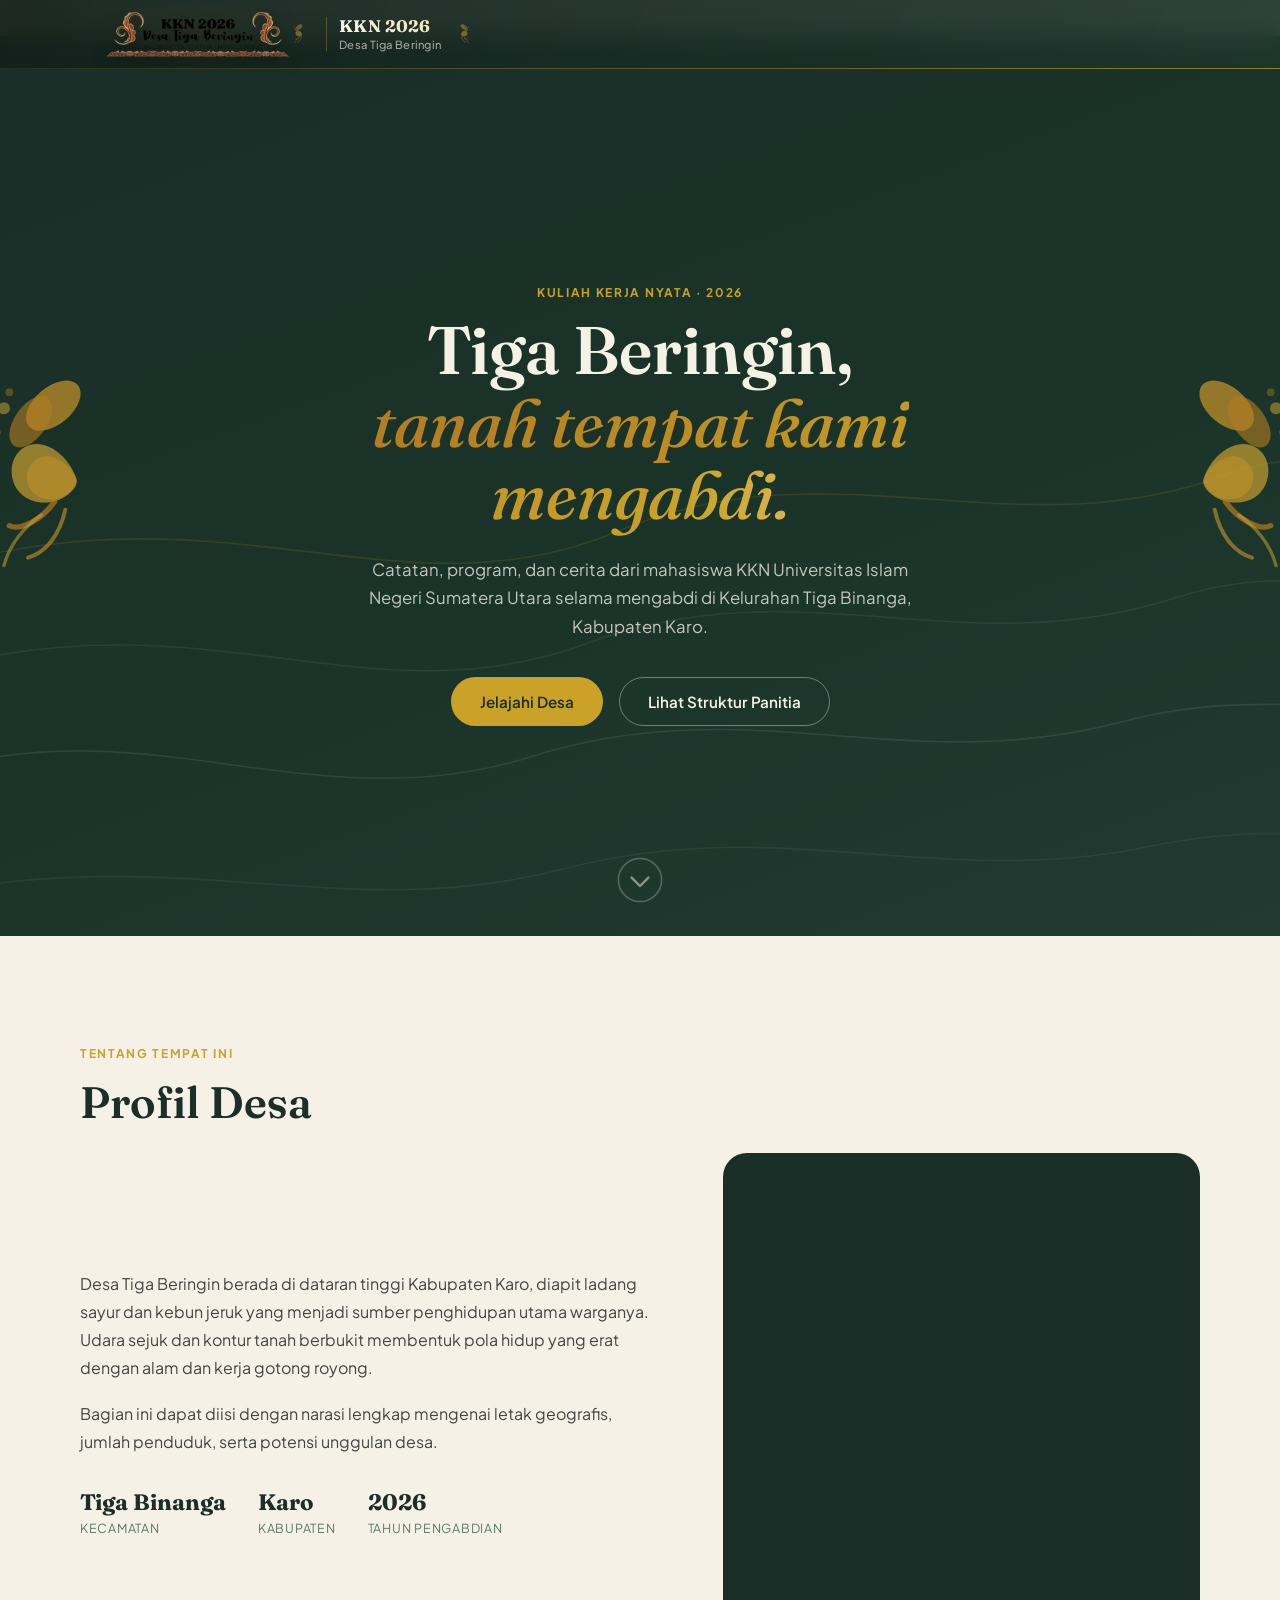
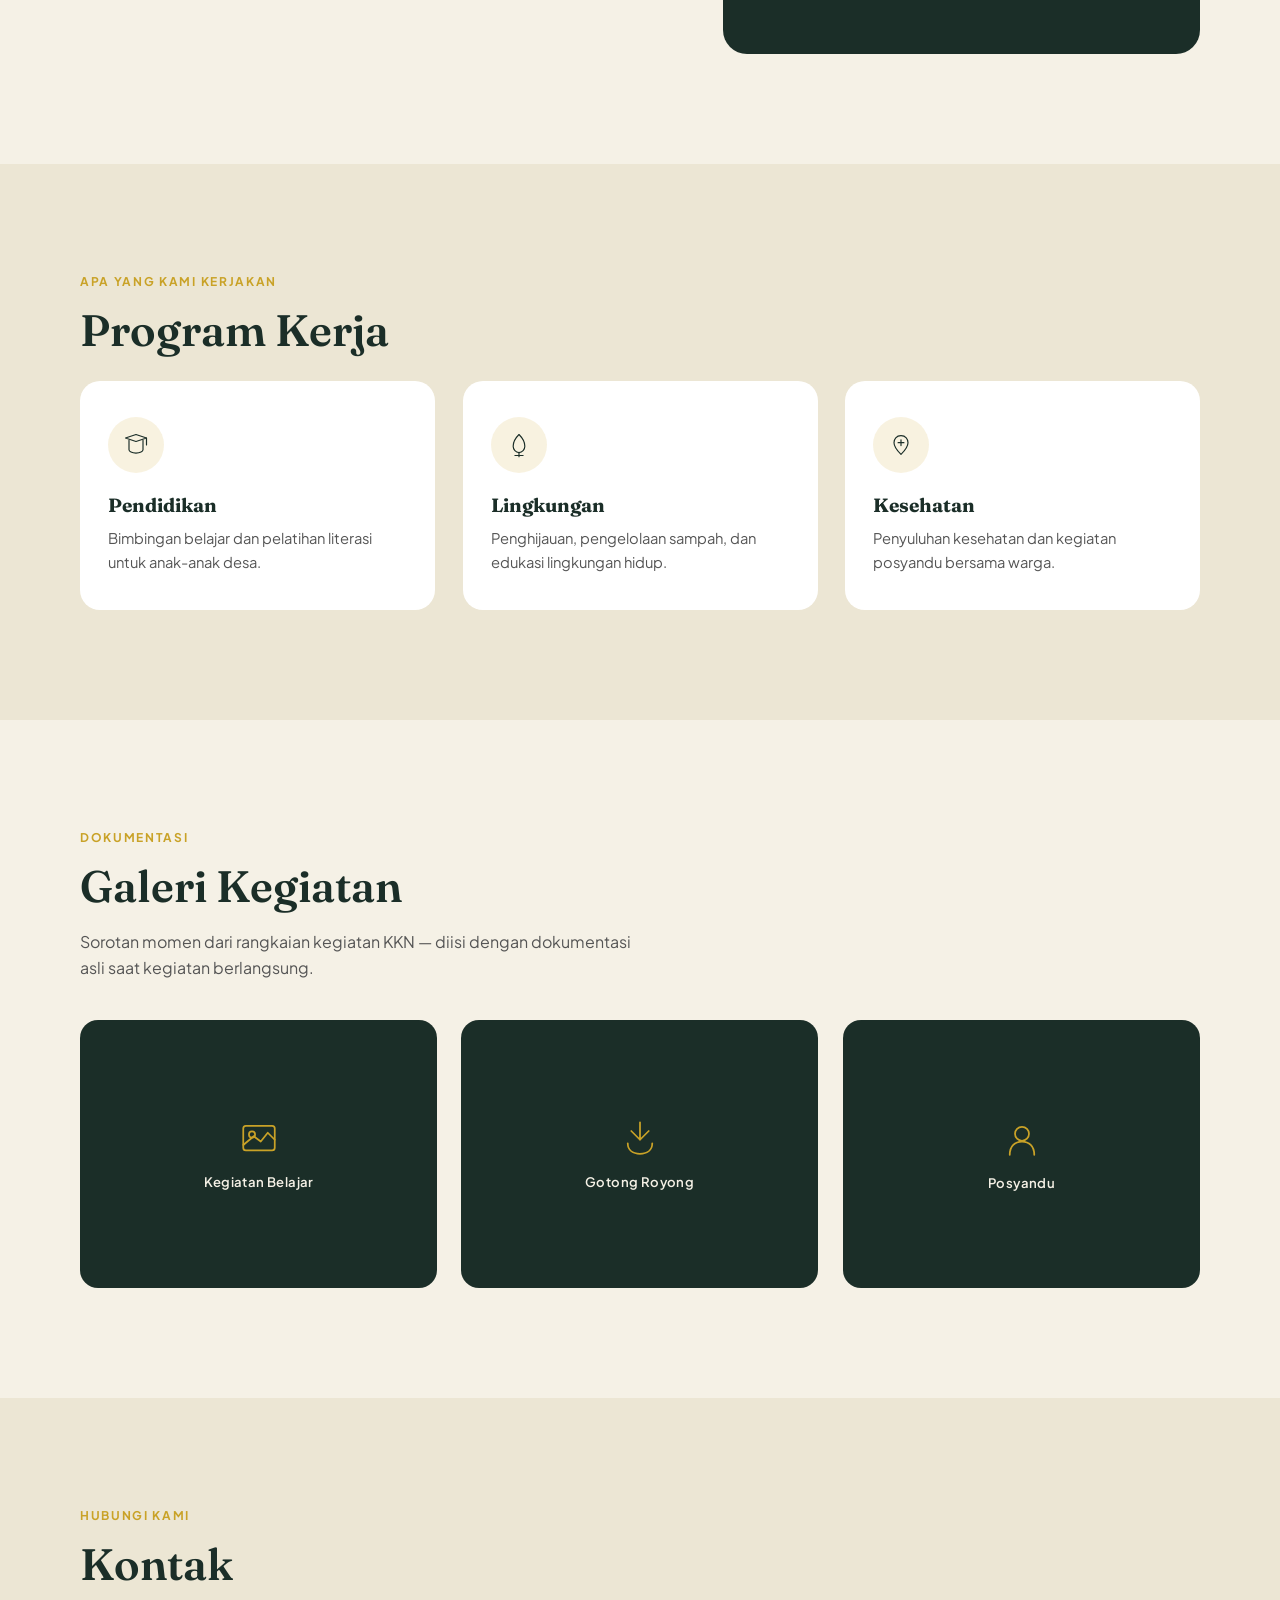
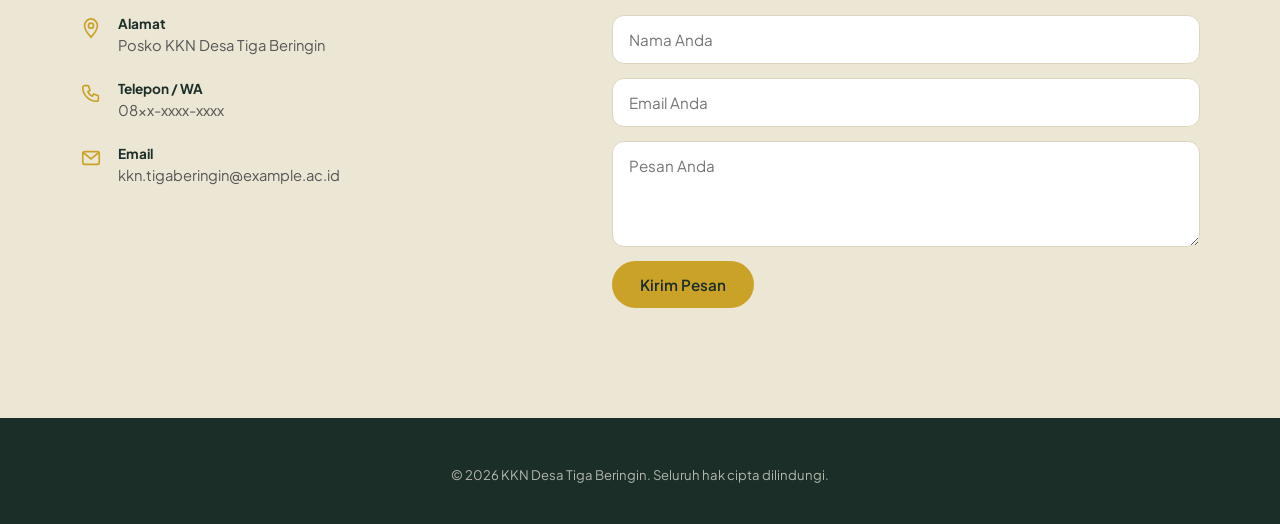
==== kodePokok/home.html @ 760830a3 "Fix: teks nav-link aktif kontras buruk di drawer mobile" ====
<!doctype html>
<html lang="id">
  <head>
    <meta charset="UTF-8" />
    <meta name="viewport" content="width=device-width, initial-scale=1.0" />
    <title>KKN 2026 — Desa Tiga Beringin</title>
    <link rel="preconnect" href="https://fonts.googleapis.com" />
    <link rel="preconnect" href="https://fonts.gstatic.com" crossorigin />
    <link
      href="https://fonts.googleapis.com/css2?family=Fraunces:opsz,wght@9..144,500;9..144,600;9..144,700&family=Plus+Jakarta+Sans:ital,wght@0,400;0,500;0,600;0,700;1,400&display=swap"
      rel="stylesheet"
    />
    <link rel="stylesheet" href="style.css" />
  </head>
  <body>
    <!-- INDIKATOR PROGRESS SCROLL -->
    <div class="scroll-progress" id="scroll-progress" aria-hidden="true"></div>

    <!-- HEADER & NAVIGASI -->
    <header class="site-header" id="site-header">
      <div class="header-inner">
        <!-- BRAND: logo.png asli + teks KKN -->
        <a href="#beranda" class="brand">
          <!-- Logo PNG asli dari file -->
          <div class="brand-logo-wrap" aria-hidden="true">
            <img src="png/logo.png" alt="" class="brand-logo-img" />
          </div>

          <!-- Ornamen kiri dekoratif -->
          <span class="logo-ornamen logo-ornamen-kiri" aria-hidden="true">
            <svg
              viewBox="0 0 60 70"
              fill="none"
              xmlns="http://www.w3.org/2000/svg"
            >
              <g class="ornamen-group">
                <ellipse
                  cx="22"
                  cy="14"
                  rx="10"
                  ry="6"
                  fill="#c9952a"
                  transform="rotate(-40 22 14)"
                  opacity="0.9"
                />
                <ellipse
                  cx="16"
                  cy="18"
                  rx="9"
                  ry="5"
                  fill="#b37d20"
                  transform="rotate(-55 16 18)"
                  opacity="0.8"
                />
                <path
                  d="M30 35 C28 28 20 22 14 26 C8 30 10 40 18 42 C26 44 32 38 30 35Z"
                  fill="#d4a830"
                  opacity="0.85"
                />
                <path
                  d="M30 35 C27 30 21 26 17 30 C13 34 16 40 21 41 C26 42 31 38 30 35Z"
                  fill="#c9952a"
                  opacity="0.7"
                />
                <path
                  d="M24 42 C20 48 14 52 10 50"
                  stroke="#b37d20"
                  stroke-width="2.5"
                  stroke-linecap="round"
                  fill="none"
                />
                <path
                  d="M28 44 C26 52 22 58 16 60"
                  stroke="#c9952a"
                  stroke-width="2"
                  stroke-linecap="round"
                  fill="none"
                />
                <path
                  d="M20 46 C15 50 10 56 8 62"
                  stroke="#d4a830"
                  stroke-width="1.5"
                  stroke-linecap="round"
                  fill="none"
                />
                <circle cx="8" cy="14" r="2" fill="#d4a830" opacity="0.6" />
                <circle cx="6" cy="20" r="1.5" fill="#c9952a" opacity="0.5" />
              </g>
            </svg>
          </span>

          <!-- Teks utama brand -->
          <span class="brand-text-split">
            <strong class="logo-kkn">KKN 2026</strong>
            <em class="logo-desa">Desa Tiga Beringin</em>
          </span>

          <!-- Ornamen kanan dekoratif -->
          <span class="logo-ornamen logo-ornamen-kanan" aria-hidden="true">
            <svg
              viewBox="0 0 60 70"
              fill="none"
              xmlns="http://www.w3.org/2000/svg"
            >
              <g
                class="ornamen-group"
                style="transform: scaleX(-1); transform-origin: 50% 50%"
              >
                <ellipse
                  cx="22"
                  cy="14"
                  rx="10"
                  ry="6"
                  fill="#c9952a"
                  transform="rotate(-40 22 14)"
                  opacity="0.9"
                />
                <ellipse
                  cx="16"
                  cy="18"
                  rx="9"
                  ry="5"
                  fill="#b37d20"
                  transform="rotate(-55 16 18)"
                  opacity="0.8"
                />
                <path
                  d="M30 35 C28 28 20 22 14 26 C8 30 10 40 18 42 C26 44 32 38 30 35Z"
                  fill="#d4a830"
                  opacity="0.85"
                />
                <path
                  d="M30 35 C27 30 21 26 17 30 C13 34 16 40 21 41 C26 42 31 38 30 35Z"
                  fill="#c9952a"
                  opacity="0.7"
                />
                <path
                  d="M24 42 C20 48 14 52 10 50"
                  stroke="#b37d20"
                  stroke-width="2.5"
                  stroke-linecap="round"
                  fill="none"
                />
                <path
                  d="M28 44 C26 52 22 58 16 60"
                  stroke="#c9952a"
                  stroke-width="2"
                  stroke-linecap="round"
                  fill="none"
                />
                <path
                  d="M20 46 C15 50 10 56 8 62"
                  stroke="#d4a830"
                  stroke-width="1.5"
                  stroke-linecap="round"
                  fill="none"
                />
                <circle cx="8" cy="14" r="2" fill="#d4a830" opacity="0.6" />
                <circle cx="6" cy="20" r="1.5" fill="#c9952a" opacity="0.5" />
              </g>
            </svg>
          </span>
        </a>

        <!-- Hamburger (mobile) — ikon 3-garis animasi ke X -->
        <button
          class="menu-toggle"
          id="menu-toggle"
          aria-label="Buka menu"
          aria-expanded="false"
        >
          <span></span><span></span><span></span>
        </button>
      </div>
    </header>

    <nav class="main-nav" id="main-nav">
      <button
        class="main-nav-close"
        id="main-nav-close"
        aria-label="Tutup menu"
        type="button"
      >
        <svg viewBox="0 0 24 24" fill="none" aria-hidden="true">
          <path
            d="M5 5L19 19M19 5L5 19"
            stroke="currentColor"
            stroke-width="2"
            stroke-linecap="round"
          />
        </svg>
      </button>
      <ul>
        <span class="nav-pill" id="nav-pill" aria-hidden="true"></span>
        <li><a href="#beranda" class="nav-link">Beranda</a></li>
        <li><a href="#profil" class="nav-link">Profil Desa</a></li>
        <li><a href="#proker" class="nav-link">Program Kerja</a></li>
        <li class="has-dropdown">
          <button
            type="button"
            class="nav-link dropdown-toggle"
            id="struktur-toggle"
            aria-haspopup="true"
            aria-expanded="false"
          >
            Struktur
            <!-- Ikon baru: chevron bergaya berlian/diamond -->
            <svg
              class="caret"
              width="12"
              height="12"
              viewBox="0 0 12 12"
              fill="none"
              aria-hidden="true"
            >
              <path
                d="M2 4L6 8L10 4"
                stroke="currentColor"
                stroke-width="2"
                stroke-linecap="round"
                stroke-linejoin="round"
              />
            </svg>
          </button>
          <ul class="dropdown-menu" id="struktur-menu">
            <li>
              <button type="button" class="dropdown-item" data-divisi="ketua">
                Ketua
              </button>
            </li>
            <li>
              <button
                type="button"
                class="dropdown-item"
                data-divisi="sekretaris"
              >
                Sekretaris
              </button>
            </li>
            <li>
              <button
                type="button"
                class="dropdown-item"
                data-divisi="bendahara"
              >
                Bendahara
              </button>
            </li>
            <li>
              <button type="button" class="dropdown-item" data-divisi="acara">
                Acara
              </button>
            </li>
            <li>
              <button type="button" class="dropdown-item" data-divisi="humas">
                Humas
              </button>
            </li>
            <li>
              <button
                type="button"
                class="dropdown-item"
                data-divisi="konsumsi"
              >
                Konsumsi
              </button>
            </li>
            <li>
              <button type="button" class="dropdown-item" data-divisi="pdd">
                PDD
              </button>
            </li>
            <li>
              <button
                type="button"
                class="dropdown-item"
                data-divisi="perlengkapan"
              >
                Perlengkapan
              </button>
            </li>
          </ul>
        </li>
        <li><a href="#galeri" class="nav-link">Galeri</a></li>
        <li><a href="#kontak" class="nav-link">Kontak</a></li>
      </ul>
    </nav>
    <div class="nav-backdrop" id="nav-backdrop" aria-hidden="true"></div>

    <main>
      <!-- 1. HERO / BERANDA -->
      <section id="beranda" class="hero">
        <div class="hero-particles" aria-hidden="true">
          <span
            class="particle"
            style="
              left: 6%;
              --size: 4px;
              --dur: 11s;
              --delay: 0s;
              --drift: 14px;
            "
          ></span>
          <span
            class="particle"
            style="
              left: 16%;
              --size: 6px;
              --dur: 14s;
              --delay: 1.5s;
              --drift: -18px;
            "
          ></span>
          <span
            class="particle"
            style="
              left: 28%;
              --size: 3px;
              --dur: 9s;
              --delay: 3s;
              --drift: 10px;
            "
          ></span>
          <span
            class="particle"
            style="
              left: 40%;
              --size: 5px;
              --dur: 13s;
              --delay: 0.8s;
              --drift: -12px;
            "
          ></span>
          <span
            class="particle"
            style="
              left: 54%;
              --size: 4px;
              --dur: 10s;
              --delay: 2.2s;
              --drift: 16px;
            "
          ></span>
          <span
            class="particle"
            style="
              left: 66%;
              --size: 6px;
              --dur: 15s;
              --delay: 4s;
              --drift: -20px;
            "
          ></span>
          <span
            class="particle"
            style="
              left: 78%;
              --size: 3px;
              --dur: 12s;
              --delay: 1.2s;
              --drift: 8px;
            "
          ></span>
          <span
            class="particle"
            style="
              left: 88%;
              --size: 5px;
              --dur: 11.5s;
              --delay: 2.8s;
              --drift: -14px;
            "
          ></span>
          <span
            class="particle"
            style="
              left: 94%;
              --size: 4px;
              --dur: 13.5s;
              --delay: 0.4s;
              --drift: 18px;
            "
          ></span>
        </div>
        <div class="hero-contour" aria-hidden="true">
          <svg viewBox="0 0 1200 800" preserveAspectRatio="none">
            <path
              class="contour-line c1"
              d="M-50,650 C150,600 300,700 500,640 C700,580 850,660 1050,610 C1150,585 1200,600 1250,590"
            />
            <path
              class="contour-line c2"
              d="M-50,560 C200,500 350,610 550,540 C750,470 900,560 1100,500 C1180,475 1220,490 1260,480"
            />
            <path
              class="contour-line c3"
              d="M-50,470 C220,400 380,520 580,440 C780,360 950,460 1150,390 C1200,372 1230,380 1260,372"
            />
            <path
              class="contour-line c4"
              d="M-50,760 C180,720 330,790 530,740 C730,690 880,760 1080,720 C1160,704 1200,712 1250,706"
            />
          </svg>
        </div>

        <!-- Ornamen hero floating dari logo — versi besar -->
        <div class="hero-ornamen-kiri" aria-hidden="true">
          <svg
            viewBox="0 0 120 160"
            fill="none"
            xmlns="http://www.w3.org/2000/svg"
          >
            <g class="hero-ornamen-group">
              <ellipse
                cx="55"
                cy="28"
                rx="24"
                ry="14"
                fill="#c9952a"
                transform="rotate(-40 55 28)"
                opacity="0.7"
              />
              <ellipse
                cx="38"
                cy="40"
                rx="22"
                ry="12"
                fill="#b37d20"
                transform="rotate(-55 38 40)"
                opacity="0.6"
              />
              <path
                d="M72 82 C66 64 46 50 32 60 C18 70 22 96 42 100 C62 104 76 88 72 82Z"
                fill="#d4a830"
                opacity="0.65"
              />
              <path
                d="M72 82 C66 70 50 60 40 70 C30 80 36 96 50 98 C64 100 74 88 72 82Z"
                fill="#c9952a"
                opacity="0.5"
              />
              <path
                d="M56 100 C46 114 30 122 22 118"
                stroke="#b37d20"
                stroke-width="4"
                stroke-linecap="round"
                fill="none"
                opacity="0.7"
              />
              <path
                d="M64 106 C60 124 50 138 36 142"
                stroke="#c9952a"
                stroke-width="3"
                stroke-linecap="round"
                fill="none"
                opacity="0.6"
              />
              <path
                d="M46 110 C34 118 22 132 18 148"
                stroke="#d4a830"
                stroke-width="2.5"
                stroke-linecap="round"
                fill="none"
                opacity="0.5"
              />
              <circle cx="18" cy="30" r="4.5" fill="#d4a830" opacity="0.5" />
              <circle cx="12" cy="48" r="3.5" fill="#c9952a" opacity="0.4" />
              <circle cx="22" cy="18" r="3" fill="#b37d20" opacity="0.4" />
            </g>
          </svg>
        </div>
        <div class="hero-ornamen-kanan" aria-hidden="true">
          <svg
            viewBox="0 0 120 160"
            fill="none"
            xmlns="http://www.w3.org/2000/svg"
            style="transform: scaleX(-1)"
          >
            <g class="hero-ornamen-group">
              <ellipse
                cx="55"
                cy="28"
                rx="24"
                ry="14"
                fill="#c9952a"
                transform="rotate(-40 55 28)"
                opacity="0.7"
              />
              <ellipse
                cx="38"
                cy="40"
                rx="22"
                ry="12"
                fill="#b37d20"
                transform="rotate(-55 38 40)"
                opacity="0.6"
              />
              <path
                d="M72 82 C66 64 46 50 32 60 C18 70 22 96 42 100 C62 104 76 88 72 82Z"
                fill="#d4a830"
                opacity="0.65"
              />
              <path
                d="M72 82 C66 70 50 60 40 70 C30 80 36 96 50 98 C64 100 74 88 72 82Z"
                fill="#c9952a"
                opacity="0.5"
              />
              <path
                d="M56 100 C46 114 30 122 22 118"
                stroke="#b37d20"
                stroke-width="4"
                stroke-linecap="round"
                fill="none"
                opacity="0.7"
              />
              <path
                d="M64 106 C60 124 50 138 36 142"
                stroke="#c9952a"
                stroke-width="3"
                stroke-linecap="round"
                fill="none"
                opacity="0.6"
              />
              <path
                d="M46 110 C34 118 22 132 18 148"
                stroke="#d4a830"
                stroke-width="2.5"
                stroke-linecap="round"
                fill="none"
                opacity="0.5"
              />
              <circle cx="18" cy="30" r="4.5" fill="#d4a830" opacity="0.5" />
              <circle cx="12" cy="48" r="3.5" fill="#c9952a" opacity="0.4" />
              <circle cx="22" cy="18" r="3" fill="#b37d20" opacity="0.4" />
            </g>
          </svg>
        </div>

        <div class="hero-content">
          <p class="eyebrow reveal">Kuliah Kerja Nyata · 2026</p>
          <h1 class="hero-title reveal">
            Tiga Beringin,<br /><em>tanah tempat kami mengabdi.</em>
          </h1>
          <p class="hero-desc reveal">
            Catatan, program, dan cerita dari mahasiswa KKN Universitas Islam
            Negeri Sumatera Utara selama mengabdi di Kelurahan Tiga Binanga,
            Kabupaten Karo.
          </p>
          <div class="hero-actions reveal">
            <a href="#profil" class="btn btn-solid">Jelajahi Desa</a>
            <button type="button" class="btn btn-ghost" id="struktur-cta-btn">
              Lihat Struktur Panitia
            </button>
          </div>
        </div>

        <!-- Scroll cue baru: ikon lingkaran+panah lebih estetik -->
        <a href="#profil" class="scroll-cue" aria-label="Gulir ke bawah">
          <svg viewBox="0 0 40 40" fill="none" aria-hidden="true">
            <circle
              cx="20"
              cy="20"
              r="18"
              stroke="currentColor"
              stroke-width="1.4"
              opacity="0.5"
            />
            <path
              d="M13 18L20 25L27 18"
              stroke="currentColor"
              stroke-width="2"
              stroke-linecap="round"
              stroke-linejoin="round"
            />
          </svg>
        </a>
      </section>

      <!-- 2. PROFIL DESA -->
      <section id="profil" class="section">
        <div class="section-inner">
          <p class="eyebrow" data-reveal="blur">Tentang Tempat Ini</p>
          <h2 class="section-title">Profil Desa</h2>
          <div class="profil-grid">
            <div class="profil-text" data-reveal="left">
              <p>
                Desa Tiga Beringin berada di dataran tinggi Kabupaten Karo,
                diapit ladang sayur dan kebun jeruk yang menjadi sumber
                penghidupan utama warganya. Udara sejuk dan kontur tanah
                berbukit membentuk pola hidup yang erat dengan alam dan kerja
                gotong royong.
              </p>
              <p>
                Bagian ini dapat diisi dengan narasi lengkap mengenai letak
                geografis, jumlah penduduk, serta potensi unggulan desa.
              </p>
              <div class="profil-stats">
                <div class="stat">
                  <strong>Tiga Binanga</strong><span>Kecamatan</span>
                </div>
                <div class="stat">
                  <strong>Karo</strong><span>Kabupaten</span>
                </div>
                <div class="stat">
                  <strong>2026</strong><span>Tahun Pengabdian</span>
                </div>
              </div>
            </div>
            <div class="profil-visual" data-reveal="right">
              <svg
                viewBox="0 0 400 420"
                class="village-illustration"
                aria-hidden="true"
              >
                <path
                  class="hill hill-back"
                  d="M0,260 C80,210 160,250 240,200 C300,165 360,195 400,175 L400,420 L0,420 Z"
                />
                <path
                  class="hill hill-mid"
                  d="M0,300 C90,260 170,300 250,255 C320,220 370,245 400,230 L400,420 L0,420 Z"
                />
                <g class="house">
                  <path d="M150,300 L200,255 L250,300 Z" />
                  <rect x="160" y="300" width="80" height="60" />
                  <rect
                    x="190"
                    y="320"
                    width="20"
                    height="40"
                    class="house-door"
                  />
                </g>
                <path
                  class="hill hill-front"
                  d="M0,340 C100,310 180,345 260,310 C320,285 370,305 400,300 L400,420 L0,420 Z"
                />
                <g class="tea-rows">
                  <path d="M40,400 L100,370" />
                  <path d="M70,410 L140,378" />
                  <path d="M110,415 L185,382" />
                  <path d="M260,418 L320,388" />
                  <path d="M300,420 L360,392" />
                </g>
              </svg>
            </div>
          </div>
        </div>
      </section>

      <!-- 3. PROGRAM KERJA -->
      <section id="proker" class="section section-tint">
        <div class="section-inner">
          <p class="eyebrow" data-reveal="blur">Apa yang Kami Kerjakan</p>
          <h2 class="section-title">Program Kerja</h2>
          <div class="card-grid">
            <article class="program-card" data-reveal="flip">
              <div class="program-icon">
                <svg viewBox="0 0 48 48" fill="none" aria-hidden="true">
                  <path
                    d="M6 12 L24 6 L42 12 L24 18 Z"
                    stroke="currentColor"
                    stroke-width="2"
                    stroke-linejoin="round"
                  />
                  <path
                    d="M12 16 V32 C12 35 17 38 24 38 C31 38 36 35 36 32 V16"
                    stroke="currentColor"
                    stroke-width="2"
                    stroke-linecap="round"
                  />
                  <path
                    d="M42 12 V24"
                    stroke="currentColor"
                    stroke-width="2"
                    stroke-linecap="round"
                  />
                </svg>
              </div>
              <h3>Pendidikan</h3>
              <p>
                Bimbingan belajar dan pelatihan literasi untuk anak-anak desa.
              </p>
            </article>
            <article class="program-card" data-reveal="flip">
              <div class="program-icon">
                <svg viewBox="0 0 48 48" fill="none" aria-hidden="true">
                  <path
                    d="M24 6 C24 6 14 16 14 26 C14 32 18.5 37 24 37 C29.5 37 34 32 34 26 C34 16 24 6 24 6 Z"
                    stroke="currentColor"
                    stroke-width="2"
                    stroke-linejoin="round"
                  />
                  <path
                    d="M24 37 V44"
                    stroke="currentColor"
                    stroke-width="2"
                    stroke-linecap="round"
                  />
                  <path
                    d="M17 42 H31"
                    stroke="currentColor"
                    stroke-width="2"
                    stroke-linecap="round"
                  />
                </svg>
              </div>
              <h3>Lingkungan</h3>
              <p>
                Penghijauan, pengelolaan sampah, dan edukasi lingkungan hidup.
              </p>
            </article>
            <article class="program-card" data-reveal="flip">
              <div class="program-icon">
                <svg viewBox="0 0 48 48" fill="none" aria-hidden="true">
                  <path
                    d="M24 8 C16 8 12 14 12 20 C12 28 24 40 24 40 C24 40 36 28 36 20 C36 14 32 8 24 8 Z"
                    stroke="currentColor"
                    stroke-width="2"
                    stroke-linejoin="round"
                  />
                  <path
                    d="M24 15 V25 M19 20 H29"
                    stroke="currentColor"
                    stroke-width="2"
                    stroke-linecap="round"
                  />
                </svg>
              </div>
              <h3>Kesehatan</h3>
              <p>Penyuluhan kesehatan dan kegiatan posyandu bersama warga.</p>
            </article>
          </div>
        </div>
      </section>

      <!-- 4. GALERI -->
      <section id="galeri" class="section">
        <div class="section-inner">
          <p class="eyebrow" data-reveal="blur">Dokumentasi</p>
          <h2 class="section-title">Galeri Kegiatan</h2>
          <p class="section-sub" data-reveal="blur">
            Sorotan momen dari rangkaian kegiatan KKN — diisi dengan dokumentasi
            asli saat kegiatan berlangsung.
          </p>
          <div class="gallery-grid">
            <div class="gallery-tile" data-reveal="pop">
              <svg viewBox="0 0 48 48" fill="none" aria-hidden="true">
                <rect
                  x="6"
                  y="10"
                  width="36"
                  height="28"
                  rx="3"
                  stroke="currentColor"
                  stroke-width="2"
                />
                <circle
                  cx="16"
                  cy="20"
                  r="3.5"
                  stroke="currentColor"
                  stroke-width="2"
                />
                <path
                  d="M6 32 L18 22 L26 28 L34 18 L42 26"
                  stroke="currentColor"
                  stroke-width="2"
                  stroke-linecap="round"
                  stroke-linejoin="round"
                />
              </svg>
              <span>Kegiatan Belajar</span>
            </div>
            <div class="gallery-tile" data-reveal="pop">
              <svg viewBox="0 0 48 48" fill="none" aria-hidden="true">
                <path
                  d="M24 6 L24 26 M14 16 L24 26 L34 16"
                  stroke="currentColor"
                  stroke-width="2"
                  stroke-linecap="round"
                  stroke-linejoin="round"
                />
                <path
                  d="M10 30 C10 38 16 42 24 42 C32 42 38 38 38 30"
                  stroke="currentColor"
                  stroke-width="2"
                  stroke-linecap="round"
                />
              </svg>
              <span>Gotong Royong</span>
            </div>
            <div class="gallery-tile" data-reveal="pop">
              <svg viewBox="0 0 48 48" fill="none" aria-hidden="true">
                <circle
                  cx="24"
                  cy="18"
                  r="8"
                  stroke="currentColor"
                  stroke-width="2"
                />
                <path
                  d="M10 42 C10 32 16 27 24 27 C32 27 38 32 38 42"
                  stroke="currentColor"
                  stroke-width="2"
                  stroke-linecap="round"
                />
              </svg>
              <span>Posyandu</span>
            </div>
          </div>
        </div>
      </section>

      <!-- 5. KONTAK -->
      <section id="kontak" class="section section-tint">
        <div class="section-inner">
          <p class="eyebrow" data-reveal="blur">Hubungi Kami</p>
          <h2 class="section-title">Kontak</h2>
          <div class="kontak-grid">
            <div class="kontak-info" data-reveal="left">
              <div class="kontak-row">
                <svg viewBox="0 0 24 24" fill="none" aria-hidden="true">
                  <path
                    d="M12 22 C12 22 19 14.5 19 9.5 C19 5.36 15.64 2 12 2 C8.36 2 5 5.36 5 9.5 C5 14.5 12 22 12 22 Z"
                    stroke="currentColor"
                    stroke-width="1.8"
                  />
                  <circle
                    cx="12"
                    cy="9.5"
                    r="2.8"
                    stroke="currentColor"
                    stroke-width="1.8"
                  />
                </svg>
                <div>
                  <strong>Alamat</strong>
                  <p>Posko KKN Desa Tiga Beringin</p>
                </div>
              </div>
              <div class="kontak-row">
                <svg viewBox="0 0 24 24" fill="none" aria-hidden="true">
                  <path
                    d="M5 4 H9 L11 9 L8.5 10.5 C9.5 13 11 14.5 13.5 15.5 L15 13 L20 15 V19 C20 20 19 21 18 21 C10 21 3 14 3 6 C3 5 4 4 5 4 Z"
                    stroke="currentColor"
                    stroke-width="1.8"
                    stroke-linejoin="round"
                  />
                </svg>
                <div>
                  <strong>Telepon / WA</strong>
                  <p>08xx-xxxx-xxxx</p>
                </div>
              </div>
              <div class="kontak-row">
                <svg viewBox="0 0 24 24" fill="none" aria-hidden="true">
                  <rect
                    x="3"
                    y="5"
                    width="18"
                    height="14"
                    rx="2"
                    stroke="currentColor"
                    stroke-width="1.8"
                  />
                  <path
                    d="M3.5 6 L12 13 L20.5 6"
                    stroke="currentColor"
                    stroke-width="1.8"
                    stroke-linecap="round"
                  />
                </svg>
                <div>
                  <strong>Email</strong>
                  <p>kkn.tigaberingin@example.ac.id</p>
                </div>
              </div>
            </div>
            <form class="kontak-form" id="kontak-form" data-reveal="right">
              <input type="text" name="nama" placeholder="Nama Anda" required />
              <input
                type="email"
                name="email"
                placeholder="Email Anda"
                required
              />
              <textarea
                name="pesan"
                rows="4"
                placeholder="Pesan Anda"
                required
              ></textarea>
              <button type="submit" class="btn btn-solid">Kirim Pesan</button>
            </form>
          </div>
        </div>
      </section>
    </main>

    <!-- FOOTER -->
    <footer class="site-footer">
      <!-- Ornamen batik bawah dari logo -->
      <div class="footer-batik" aria-hidden="true">
        <svg viewBox="0 0 1200 24" preserveAspectRatio="none" fill="none">
          <!-- Pola segitiga batik dari bagian bawah logo.png -->
          <g fill="#c9952a" opacity="0.35">
            <polygon points="0,24 20,0 40,24" />
            <polygon points="40,24 60,0 80,24" />
            <polygon points="80,24 100,0 120,24" />
            <polygon points="120,24 140,0 160,24" />
            <polygon points="160,24 180,0 200,24" />
            <polygon points="200,24 220,0 240,24" />
            <polygon points="240,24 260,0 280,24" />
            <polygon points="280,24 300,0 320,24" />
            <polygon points="320,24 340,0 360,24" />
            <polygon points="360,24 380,0 400,24" />
            <polygon points="400,24 420,0 440,24" />
            <polygon points="440,24 460,0 480,24" />
            <polygon points="480,24 500,0 520,24" />
            <polygon points="520,24 540,0 560,24" />
            <polygon points="560,24 580,0 600,24" />
            <polygon points="600,24 620,0 640,24" />
            <polygon points="640,24 660,0 680,24" />
            <polygon points="680,24 700,0 720,24" />
            <polygon points="720,24 740,0 760,24" />
            <polygon points="760,24 780,0 800,24" />
            <polygon points="800,24 820,0 840,24" />
            <polygon points="840,24 860,0 880,24" />
            <polygon points="880,24 900,0 920,24" />
            <polygon points="920,24 940,0 960,24" />
            <polygon points="960,24 980,0 1000,24" />
            <polygon points="1000,24 1020,0 1040,24" />
            <polygon points="1040,24 1060,0 1080,24" />
            <polygon points="1080,24 1100,0 1120,24" />
            <polygon points="1120,24 1140,0 1160,24" />
            <polygon points="1160,24 1180,0 1200,24" />
          </g>
        </svg>
      </div>
      <p>&copy; 2026 KKN Desa Tiga Beringin. Seluruh hak cipta dilindungi.</p>
    </footer>

    <!-- MODAL STRUKTUR DIVISI -->
    <div class="modal-overlay" id="struktur-modal" aria-hidden="true">
      <button
        type="button"
        class="modal-nav modal-nav-prev"
        id="modal-prev-btn"
        aria-label="Divisi sebelumnya"
      >
        <!-- Ikon panah kiri baru: lebih tebal & rounded -->
        <svg viewBox="0 0 24 24" fill="none" aria-hidden="true">
          <path
            d="M15 5 L7 12 L15 19"
            stroke="currentColor"
            stroke-width="2.4"
            stroke-linecap="round"
            stroke-linejoin="round"
          />
        </svg>
      </button>

      <div
        class="modal-box"
        role="dialog"
        aria-modal="true"
        aria-labelledby="modal-divisi-title"
      >
        <button
          type="button"
          class="modal-close"
          id="modal-close-btn"
          aria-label="Tutup"
        >
          <!-- Ikon close baru: X dalam lingkaran solid -->
          <svg viewBox="0 0 24 24" fill="none" aria-hidden="true">
            <path
              d="M6 6 L18 18 M18 6 L6 18"
              stroke="currentColor"
              stroke-width="2.2"
              stroke-linecap="round"
            />
          </svg>
        </button>
        <div class="modal-header-img">
          <img id="modal-divisi-img" src="" alt="" />
        </div>
        <div class="modal-body">
          <p class="eyebrow" id="modal-divisi-eyebrow">Divisi</p>
          <h3 id="modal-divisi-title">Divisi</h3>
          <ul class="modal-anggota-list" id="modal-anggota-list"></ul>
        </div>
      </div>

      <button
        type="button"
        class="modal-nav modal-nav-next"
        id="modal-next-btn"
        aria-label="Divisi berikutnya"
      >
        <svg viewBox="0 0 24 24" fill="none" aria-hidden="true">
          <path
            d="M9 5 L17 12 L9 19"
            stroke="currentColor"
            stroke-width="2.4"
            stroke-linecap="round"
            stroke-linejoin="round"
          />
        </svg>
      </button>
    </div>

    <!-- TOMBOL KEMBALI KE ATAS -->
    <button
      type="button"
      class="back-to-top"
      id="back-to-top"
      aria-label="Kembali ke atas"
    >
      <svg class="back-to-top-ring" viewBox="0 0 50 50" aria-hidden="true">
        <circle class="ring-track" cx="25" cy="25" r="21" />
        <circle class="ring-progress" cx="25" cy="25" r="21" />
      </svg>
      <svg viewBox="0 0 24 24" fill="none" aria-hidden="true">
        <path
          d="M12 19 V5 M6 11 L12 5 L18 11"
          stroke="currentColor"
          stroke-width="2.2"
          stroke-linecap="round"
          stroke-linejoin="round"
        />
      </svg>
    </button>

    <script src="js.js"></script>
  </body>
</html>
---- kodePokok/style.css ----
/* =========================================
   0. DESIGN TOKENS
   ========================================= */
:root {
  --ink: #1b2e28;
  --cream: #f5f1e6;
  --gold: #c9a227;
  --gold-deep: #b37d20;
  --sage: #5b7a6b;
  --text: #2a2a2a;
  --white: #ffffff;

  --font-display: "Fraunces", serif;
  --font-body: "Plus Jakarta Sans", "Segoe UI", sans-serif;

  --ease: cubic-bezier(0.22, 1, 0.36, 1);
  --ease-spring: cubic-bezier(0.34, 1.56, 0.64, 1);
  --container: 1120px;
}

/* =========================================
   1. RESET
   ========================================= */
*,
*::before,
*::after {
  box-sizing: border-box;
}

html {
  scroll-behavior: smooth;
  overflow-x: hidden;
  width: 100%;
}

body {
  margin: 0;
  font-family: var(--font-body);
  color: var(--text);
  background-color: var(--cream);
  overflow-x: hidden;
  width: 100%;
  position: relative;
}

img {
  max-width: 100%;
  display: block;
}
button {
  font-family: inherit;
}

/* =========================================
   2. UTILITAS
   ========================================= */
.eyebrow {
  font-family: var(--font-body);
  font-size: 0.75rem;
  font-weight: 700;
  letter-spacing: 0.14em;
  text-transform: uppercase;
  color: var(--gold);
  margin: 0 0 14px;
  transition: letter-spacing 0.8s var(--ease);
}

/* Eyebrow yang diobservasi JS: mulai rapat, "membentang" saat tampil */
.eyebrow[data-reveal] {
  letter-spacing: -0.01em;
}
.eyebrow[data-reveal].is-visible {
  letter-spacing: 0.14em;
}

.section {
  padding: 110px 24px;
}
.section-tint {
  background-color: #ece6d4;
}

.section-inner {
  max-width: var(--container);
  margin: 0 auto;
}

.section-title {
  font-family: var(--font-display);
  font-size: clamp(2rem, 4vw, 2.75rem);
  font-weight: 600;
  margin: 0 0 24px;
  color: var(--ink);
}

/* Reveal judul kata-per-kata: tiap kata "naik" dari balik mask */
.section-title .word-mask {
  display: inline-block;
  overflow: hidden;
  vertical-align: top;
  padding-bottom: 0.12em;
  margin-bottom: -0.12em;
}
.section-title .word-inner {
  display: inline-block;
  transform: translateY(115%);
  transition: transform 0.85s var(--ease);
  transition-delay: calc(var(--word-i, 0) * 0.06s);
}
.section-title.is-visible .word-inner {
  transform: translateY(0);
}

.section-sub {
  max-width: 560px;
  color: #555;
  line-height: 1.6;
  margin: -8px 0 40px;
}

.btn {
  display: inline-flex;
  align-items: center;
  justify-content: center;
  gap: 8px;
  padding: 14px 28px;
  border-radius: 999px;
  font-size: 0.95rem;
  font-weight: 600;
  text-decoration: none;
  cursor: pointer;
  border: 1.5px solid transparent;
  position: relative;
  overflow: hidden;
  isolation: isolate;
  transition:
    transform 0.3s var(--ease-spring),
    background-color 0.25s var(--ease),
    color 0.25s var(--ease),
    border-color 0.25s var(--ease),
    box-shadow 0.3s var(--ease);
}

/* Kilau cahaya yang menyapu diagonal saat tombol di-hover */
.btn::before {
  content: "";
  position: absolute;
  top: 0;
  left: -130%;
  width: 55%;
  height: 100%;
  background: linear-gradient(
    115deg,
    transparent 0%,
    rgba(255, 255, 255, 0.55) 50%,
    transparent 100%
  );
  transform: skewX(-20deg);
  transition: left 0.65s var(--ease);
  pointer-events: none;
  z-index: 0;
}
.btn:hover::before {
  left: 130%;
}
.btn span,
.btn svg {
  position: relative;
  z-index: 1;
}

.btn:hover {
  transform: translateY(-3px);
  box-shadow: 0 8px 24px rgba(27, 46, 40, 0.18);
}

.btn-solid {
  background-color: var(--gold);
  color: var(--ink);
}
.btn-solid:hover {
  background-color: #d4b035;
}

.btn-ghost {
  background-color: transparent;
  color: var(--cream);
  border-color: rgba(245, 241, 230, 0.4);
}
.btn-ghost:hover {
  border-color: var(--gold);
  color: var(--gold);
  background-color: rgba(201, 162, 39, 0.08);
}

/* =========================================
   SISTEM REVEAL SAAT SCROLL (multi-varian)
   ========================================= */
.reveal,
[data-reveal] {
  opacity: 0;
  transform: translateY(24px);
  transition:
    opacity 0.75s var(--ease),
    transform 0.75s var(--ease),
    filter 0.75s var(--ease),
    letter-spacing 0.8s var(--ease);
  transition-delay: calc(var(--reveal-i, 0) * 0.09s);
}
.reveal.is-visible,
[data-reveal].is-visible {
  opacity: 1;
  transform: none;
  filter: blur(0);
}

/* Varian: masuk dari kiri/kanan */
[data-reveal="left"] {
  transform: translateX(-56px);
}
[data-reveal="right"] {
  transform: translateX(56px);
}

/* Varian: zoom masuk */
[data-reveal="zoom"] {
  transform: scale(0.82) translateY(18px);
}

/* Varian: blur masuk (untuk judul & label) */
[data-reveal="blur"] {
  transform: translateY(14px);
  filter: blur(14px);
}

/* Varian: flip 3D (untuk kartu) */
[data-reveal="flip"] {
  transform: perspective(1000px) rotateX(55deg) translateY(36px);
  transform-origin: bottom center;
}

/* Varian: naik dari bawah dengan sedikit rotasi (galeri) */
[data-reveal="pop"] {
  transform: translateY(30px) scale(0.9) rotate(-3deg);
}

.nav-backdrop,
.main-nav-close {
  display: none;
}

@media screen and (max-width: 768px) {
  .nav-backdrop,
  .main-nav-close {
    display: flex;
  }
}
.site-header {
  position: fixed;
  top: 0;
  left: 0;
  right: 0;
  z-index: 500;
  /* Gradien gelap yang "bernapas" pelan — bukan warna flat lagi */
  background: linear-gradient(
    115deg,
    rgba(18, 32, 27, 0.95) 0%,
    rgba(31, 53, 45, 0.93) 45%,
    rgba(20, 36, 31, 0.95) 100%
  );
  background-size: 220% 220%;
  backdrop-filter: blur(12px) saturate(160%);
  -webkit-backdrop-filter: blur(12px) saturate(160%);
  border-bottom: 1px solid rgba(201, 162, 39, 0.12);
  animation:
    headerDropIn 0.9s var(--ease-spring) both,
    headerSheen 16s ease-in-out 1s infinite alternate;
  transition:
    background-color 0.35s var(--ease),
    box-shadow 0.35s var(--ease),
    transform 0.35s var(--ease);
}

/* Garis emas tipis yang berkilau perlahan menyusuri tepi bawah header */
.site-header::after {
  content: "";
  position: absolute;
  left: 0;
  right: 0;
  bottom: -1px;
  height: 1px;
  background: linear-gradient(
    90deg,
    transparent 0%,
    rgba(201, 162, 39, 0.6) 45%,
    rgba(232, 192, 74, 0.85) 50%,
    rgba(201, 162, 39, 0.6) 55%,
    transparent 100%
  );
  background-size: 220% 100%;
  animation: shimmerLine 7s linear infinite;
  pointer-events: none;
}

@keyframes headerDropIn {
  from {
    transform: translateY(-100%);
    opacity: 0;
  }
  to {
    transform: translateY(0);
    opacity: 1;
  }
}
@keyframes headerSheen {
  0%,
  100% {
    background-position: 0% 50%;
  }
  50% {
    background-position: 100% 50%;
  }
}
@keyframes shimmerLine {
  0% {
    background-position: -120% 0;
  }
  100% {
    background-position: 220% 0;
  }
}

/* Setelah scroll: sedikit lebih solid & shadow lebih kuat */
.site-header.is-scrolled {
  background-color: rgba(22, 38, 33, 0.97);
  box-shadow: 0 4px 28px rgba(0, 0, 0, 0.28);
  border-bottom-color: rgba(201, 162, 39, 0.2);
}

.site-header.is-hidden {
  transform: translateY(-100%);
}

/* ---- INDIKATOR PROGRESS SCROLL ---- */
.scroll-progress {
  position: fixed;
  top: 0;
  left: 0;
  width: 100%;
  height: 3px;
  background: linear-gradient(
    90deg,
    var(--gold-deep),
    var(--gold) 55%,
    #e8c04a
  );
  transform: scaleX(0);
  transform-origin: 0 50%;
  z-index: 600;
  box-shadow: 0 0 14px rgba(201, 162, 39, 0.65);
  will-change: transform;
}

.header-inner {
  max-width: var(--container);
  margin: 0 auto;
  padding: 10px 24px;
  display: flex;
  align-items: center;
  justify-content: space-between;
}

/* ---- BRAND LOGO ---- */
.brand {
  display: flex;
  align-items: center;
  text-decoration: none;
  color: inherit;
}

.brand-logo-wrap {
  position: relative;
  flex-shrink: 0;
  height: 48px;
  display: flex;
  align-items: center;
  animation: brandTextIn 0.7s var(--ease-spring) 0.55s both;
  transition: height 0.3s var(--ease);
}

/* Aura emas lembut berdenyut pelan di belakang logo — bukan lagi blok putih polos */
.brand-logo-wrap::before {
  content: "";
  position: absolute;
  inset: -12px -18px;
  background: radial-gradient(
    ellipse at center,
    rgba(201, 162, 39, 0.38),
    transparent 70%
  );
  filter: blur(8px);
  opacity: 0.22;
  animation: logoAuraPulse 4.5s ease-in-out infinite;
  pointer-events: none;
  z-index: 0;
}
.brand:hover .brand-logo-wrap::before {
  opacity: 0.55;
}

@keyframes logoAuraPulse {
  0%,
  100% {
    opacity: 0.18;
    transform: scale(1);
  }
  50% {
    opacity: 0.32;
    transform: scale(1.08);
  }
}

/* Sedikit menyusut saat header dalam mode "is-scrolled" — detail halus */
.site-header.is-scrolled .brand-logo-wrap {
  height: 40px;
}

.brand-logo-img {
  position: relative;
  z-index: 1;
  height: 100%;
  width: auto;
  object-fit: contain;
  /* Logo memakai versi recolor (teks krem-emas + ornamen coklat-emas asli) —
     bukan lagi siluet putih datar, jadi tetap punya kedalaman warna di navbar gelap */
  filter: drop-shadow(0 2px 10px rgba(0, 0, 0, 0.45));
  transition:
    filter 0.35s var(--ease),
    transform 0.45s var(--ease-spring);
}

.brand:hover .brand-logo-img {
  filter: drop-shadow(0 4px 18px rgba(201, 162, 39, 0.55))
    drop-shadow(0 0 24px rgba(232, 192, 74, 0.4));
  transform: scale(1.06) rotate(-1.2deg);
}

@keyframes brandTextIn {
  from {
    opacity: 0;
    transform: translateY(-8px);
  }
  to {
    opacity: 1;
    transform: translateY(0);
  }
}

/* ---- TEKS BRAND: "KKN 2026" + "Desa Tiga Beringin" ---- */
.brand-text-split {
  display: flex;
  flex-direction: column;
  justify-content: center;
  line-height: 1.15;
  margin-left: 12px;
  padding-left: 12px;
  border-left: 1.5px solid rgba(201, 162, 39, 0.35);
  animation: brandTextIn 0.7s var(--ease-spring) 0.65s both;
  transition:
    margin 0.3s var(--ease),
    padding 0.3s var(--ease);
}

.logo-kkn {
  font-family: var(--font-display);
  font-style: normal;
  font-weight: 700;
  font-size: 1.05rem;
  letter-spacing: 0.01em;
  color: var(--cream);
  white-space: nowrap;
  background: linear-gradient(
    100deg,
    var(--cream) 0%,
    #f3e6b8 45%,
    var(--gold) 60%,
    var(--cream) 100%
  );
  background-size: 220% 100%;
  -webkit-background-clip: text;
  background-clip: text;
  color: transparent;
  animation: brandGoldDrift 8s ease-in-out infinite;
}

@keyframes brandGoldDrift {
  0%,
  100% {
    background-position: 0% 50%;
  }
  50% {
    background-position: 100% 50%;
  }
}

.logo-desa {
  font-family: var(--font-body);
  font-style: normal;
  font-weight: 500;
  font-size: 0.7rem;
  letter-spacing: 0.025em;
  color: rgba(245, 241, 230, 0.62);
  white-space: nowrap;
  margin-top: 1px;
  transition: color 0.3s var(--ease);
}

.brand:hover .logo-desa {
  color: rgba(201, 162, 39, 0.85);
}

/* Saat header dipadatkan (is-scrolled): teks brand sedikit lebih ringkas */
.site-header.is-scrolled .brand-text-split {
  margin-left: 10px;
  padding-left: 10px;
}
.site-header.is-scrolled .logo-kkn {
  font-size: 0.98rem;
}
.site-header.is-scrolled .logo-desa {
  font-size: 0.66rem;
}

@media screen and (max-width: 480px) {
  .logo-desa {
    display: none;
  }
  .brand-text-split {
    border-left: none;
    margin-left: 8px;
    padding-left: 0;
  }
  .logo-kkn {
    font-size: 0.92rem;
  }
}

/* ---- ORNAMEN DEKORATIF KECIL DI SAMPING TEKS BRAND ----
   Bukan lagi elemen besar yang menabrak teks — sekarang jadi
   aksen kecil yang melayang halus di sela logo & teks. */
.logo-ornamen {
  display: none;
}

@media screen and (min-width: 1024px) {
  .logo-ornamen {
    display: inline-flex;
    align-items: center;
    width: 20px;
    height: 24px;
    flex-shrink: 0;
    opacity: 0.55;
    animation: ornamenFloat 5s ease-in-out infinite;
  }
  .logo-ornamen svg {
    width: 100%;
    height: 100%;
  }
  .logo-ornamen-kiri {
    margin-right: 2px;
    animation-delay: 0s;
  }
  .logo-ornamen-kanan {
    margin-left: 10px;
    animation-delay: 0.6s;
  }
}

@keyframes ornamenFloat {
  0%,
  100% {
    transform: translateY(0) rotate(0deg);
  }
  50% {
    transform: translateY(-3px) rotate(4deg);
  }
}

/* ---- NAVIGASI ---- */
.main-nav > ul {
  position: relative;
  list-style: none;
  display: flex;
  align-items: center;
  gap: 2px;
  margin: 0;
  padding: 0;
}

/* Setiap item nav "jatuh" masuk satu-satu saat halaman dimuat */
.main-nav > ul > li {
  opacity: 0;
  transform: translateY(-10px);
  animation: navItemIn 0.55s var(--ease-spring) both;
}
.main-nav > ul > li:nth-child(2) {
  animation-delay: 0.62s;
}
.main-nav > ul > li:nth-child(3) {
  animation-delay: 0.68s;
}
.main-nav > ul > li:nth-child(4) {
  animation-delay: 0.74s;
}
.main-nav > ul > li:nth-child(5) {
  animation-delay: 0.8s;
}
.main-nav > ul > li:nth-child(6) {
  animation-delay: 0.86s;
}
@keyframes navItemIn {
  to {
    opacity: 1;
    transform: translateY(0);
  }
}

/* Pil emas yang meluncur lembut mengikuti tautan yang di-hover/aktif */
.nav-pill {
  position: absolute;
  top: 0;
  left: 0;
  height: 100%;
  border-radius: 999px;
  background: linear-gradient(
    135deg,
    rgba(201, 162, 39, 0.22),
    rgba(201, 162, 39, 0.08)
  );
  border: 1px solid rgba(201, 162, 39, 0.3);
  opacity: 0;
  pointer-events: none;
  transition:
    transform 0.5s var(--ease-spring),
    width 0.5s var(--ease-spring),
    opacity 0.25s var(--ease);
  z-index: 0;
}
.nav-pill.is-active {
  opacity: 1;
}

.nav-link {
  display: flex;
  align-items: center;
  gap: 5px;
  background: transparent;
  border: none;
  text-decoration: none;
  color: var(--cream);
  font-size: 0.88rem;
  font-weight: 600;
  padding: 9px 15px;
  border-radius: 999px;
  cursor: pointer;
  position: relative;
  z-index: 1;
  transition:
    background-color 0.25s var(--ease),
    color 0.25s var(--ease);
}

/* Header selalu gelap, nav-link selalu cream */
.site-header.is-scrolled .nav-link {
  color: var(--cream);
}

.nav-link::after {
  content: "";
  position: absolute;
  bottom: 6px;
  left: 15px;
  right: 15px;
  height: 2px;
  background: var(--gold);
  border-radius: 2px;
  transform: scaleX(0);
  transform-origin: center;
  transition: transform 0.28s var(--ease-spring);
}

.nav-link:hover {
  background-color: rgba(201, 162, 39, 0.18);
  color: var(--gold);
}

.nav-link:hover::after {
  transform: scaleX(0.6);
}

/* Scrollspy: tautan aktif mengikuti posisi scroll */
.nav-link.active {
  color: var(--gold);
  background-color: rgba(201, 162, 39, 0.14);
}
.nav-link.active::after {
  transform: scaleX(0.6);
}

/* Header selalu gelap — scrolled hover sama saja */
.site-header.is-scrolled .nav-link:hover {
  background-color: rgba(201, 162, 39, 0.18);
  color: var(--gold);
}

/* Caret dropdown baru */
.caret {
  transition: transform 0.3s var(--ease-spring);
  flex-shrink: 0;
}
.has-dropdown.open .caret {
  transform: rotate(180deg);
}

/* Hamburger */
.menu-toggle {
  display: none;
  flex-direction: column;
  justify-content: center;
  gap: 5px;
  width: 36px;
  height: 36px;
  background: transparent;
  border: none;
  cursor: pointer;
  border-radius: 8px;
  padding: 4px;
  transition: background-color 0.2s var(--ease);
}
.menu-toggle:hover {
  background-color: rgba(201, 162, 39, 0.15);
}

.menu-toggle span {
  width: 100%;
  height: 2px;
  background-color: var(--cream);
  border-radius: 2px;
  transform-origin: center;
  transition:
    transform 0.32s var(--ease-spring),
    opacity 0.28s var(--ease),
    background-color 0.25s var(--ease);
}

/* Hamburger berubah jadi X saat menu mobile terbuka */
.menu-toggle.active span:nth-child(1) {
  transform: translateY(7px) rotate(45deg);
}
.menu-toggle.active span:nth-child(2) {
  opacity: 0;
  transform: scaleX(0);
}
.menu-toggle.active span:nth-child(3) {
  transform: translateY(-7px) rotate(-45deg);
}

/* Header selalu gelap, hamburger selalu cream */
.site-header.is-scrolled .menu-toggle span {
  background-color: var(--cream);
}

/* Dropdown */
.has-dropdown {
  position: relative;
}

.dropdown-menu {
  position: absolute;
  top: 110%;
  left: 0;
  min-width: 200px;
  margin: 0;
  padding: 8px;
  list-style: none;
  background-color: var(--white);
  border-radius: 16px;
  box-shadow: 0 20px 48px rgba(27, 46, 40, 0.18);
  opacity: 0;
  visibility: hidden;
  transform: translateY(-8px) scale(0.97);
  transform-origin: top left;
  transition:
    opacity 0.22s var(--ease),
    transform 0.22s var(--ease),
    visibility 0.22s var(--ease);
  z-index: 200;
}
.has-dropdown.open .dropdown-menu {
  opacity: 1;
  visibility: visible;
  transform: translateY(0) scale(1);
}

.dropdown-item {
  display: block;
  width: 100%;
  text-align: left;
  background: transparent;
  border: none;
  border-radius: 10px;
  font-size: 0.86rem;
  font-weight: 600;
  color: var(--text);
  padding: 10px 16px;
  cursor: pointer;
  opacity: 0;
  transform: translateY(-6px);
  transition:
    background-color 0.18s var(--ease),
    color 0.18s var(--ease),
    transform 0.18s var(--ease),
    opacity 0.3s var(--ease);
}
/* Item dropdown muncul satu-satu (stagger) saat menu dibuka */
.has-dropdown.open .dropdown-item {
  opacity: 1;
  transform: translateY(0);
  transition-delay: calc(var(--reveal-i, 0) * 0.045s);
}
.has-dropdown.open .dropdown-item:hover,
.has-dropdown.open .dropdown-item:focus-visible {
  background-color: var(--ink);
  color: var(--cream);
  transform: translateX(3px);
  outline: none;
}

/* =========================================
   4. HERO
   ========================================= */
.hero {
  position: relative;
  min-height: 100vh;
  display: flex;
  flex-direction: column;
  align-items: center;
  justify-content: center;
  text-align: center;
  padding: 140px 24px 100px;
  background: linear-gradient(160deg, var(--ink) 0%, #1a3328 50%, #213a32 100%);
  overflow: hidden;
}

/* Cahaya lembut yang mengikuti gerak kursor — kedalaman ekstra di hero */
.hero::before {
  content: "";
  position: absolute;
  inset: 0;
  z-index: 1;
  background: radial-gradient(
    480px circle at var(--cursor-x, 50%) var(--cursor-y, 40%),
    rgba(201, 162, 39, 0.16),
    transparent 70%
  );
  opacity: 0;
  transition: opacity 0.5s var(--ease);
  pointer-events: none;
}
.hero:hover::before {
  opacity: 1;
}

@media (hover: none) {
  .hero::before {
    display: none;
  }
}

.hero-contour {
  position: absolute;
  inset: 0;
  z-index: 0;
  transform: translateY(var(--parallax-offset, 0px));
  will-change: transform;
}
.hero-contour svg {
  width: 100%;
  height: 100%;
}

/* ---- Partikel emas melayang (kejutan ambient) ---- */
.hero-particles {
  position: absolute;
  inset: 0;
  z-index: 1;
  overflow: hidden;
  pointer-events: none;
}
.particle {
  position: absolute;
  bottom: -16px;
  width: var(--size, 5px);
  height: var(--size, 5px);
  border-radius: 50%;
  background: radial-gradient(
    circle,
    rgba(232, 192, 74, 0.95),
    rgba(201, 162, 39, 0)
  );
  box-shadow: 0 0 8px 2px rgba(201, 162, 39, 0.4);
  opacity: 0;
  animation: particleFloat var(--dur, 12s) ease-in var(--delay, 0s) infinite;
}
@keyframes particleFloat {
  0% {
    transform: translate(0, 0) scale(0.4);
    opacity: 0;
  }
  10% {
    opacity: 0.85;
  }
  50% {
    transform: translate(var(--drift, 18px), -55vh) scale(1);
  }
  90% {
    opacity: 0.45;
  }
  100% {
    transform: translate(calc(var(--drift, 18px) * 2), -100vh) scale(0.3);
    opacity: 0;
  }
}

.contour-line {
  fill: none;
  stroke: rgba(245, 241, 230, 0.09);
  stroke-width: 1.4;
  stroke-dasharray: 2200;
  stroke-dashoffset: 2200;
  animation: drawContour 2.8s var(--ease) forwards;
}
.contour-line.c2 {
  stroke: rgba(245, 241, 230, 0.07);
  animation-delay: 0.15s;
}
.contour-line.c3 {
  stroke: rgba(201, 162, 39, 0.14);
  animation-delay: 0.3s;
}
.contour-line.c4 {
  stroke: rgba(245, 241, 230, 0.06);
  animation-delay: 0.45s;
}

@keyframes drawContour {
  to {
    stroke-dashoffset: 0;
  }
}

/* ---- Ornamen hero floating ---- */
.hero-ornamen-kiri,
.hero-ornamen-kanan {
  position: absolute;
  top: 50%;
  width: 160px;
  height: 220px;
  z-index: 1;
  pointer-events: none;
}

.hero-ornamen-kiri {
  left: -20px;
  transform: translateY(-55%);
  animation: heroOrnamenKiriIn 1.2s var(--ease-spring) 0.3s both;
}
.hero-ornamen-kanan {
  right: -20px;
  transform: translateY(-55%);
  animation: heroOrnamenKananIn 1.2s var(--ease-spring) 0.5s both;
}

@keyframes heroOrnamenKiriIn {
  from {
    opacity: 0;
    transform: translateY(-55%) translateX(-60px) rotate(-20deg);
  }
  to {
    opacity: 1;
    transform: translateY(-55%) translateX(0) rotate(0deg);
  }
}
@keyframes heroOrnamenKananIn {
  from {
    opacity: 0;
    transform: translateY(-55%) translateX(60px) rotate(20deg);
  }
  to {
    opacity: 1;
    transform: translateY(-55%) translateX(0) rotate(0deg);
  }
}

/* Float ringan terus-menerus */
.hero-ornamen-kiri {
  animation:
    heroOrnamenKiriIn 1.2s var(--ease-spring) 0.3s both,
    heroFloat 6s ease-in-out 1.5s infinite;
}
.hero-ornamen-kanan {
  animation:
    heroOrnamenKananIn 1.2s var(--ease-spring) 0.5s both,
    heroFloatR 7s ease-in-out 2s infinite;
}

@keyframes heroFloat {
  0%,
  100% {
    transform: translateY(-55%) translateX(0) rotate(0deg);
  }
  50% {
    transform: translateY(-58%) translateX(4px) rotate(3deg);
  }
}
@keyframes heroFloatR {
  0%,
  100% {
    transform: translateY(-55%) translateX(0) rotate(0deg);
  }
  50% {
    transform: translateY(-52%) translateX(-4px) rotate(-3deg);
  }
}

.hero-ornamen-kiri svg,
.hero-ornamen-kanan svg {
  width: 100%;
  height: 100%;
}

.hero-content {
  position: relative;
  z-index: 2;
  max-width: 720px;
  will-change: opacity, transform;
}

.hero .eyebrow {
  color: var(--gold);
}

.hero-title {
  font-family: var(--font-display);
  font-size: clamp(2.4rem, 6vw, 4.2rem);
  font-weight: 600;
  line-height: 1.08;
  color: var(--cream);
  margin: 0 0 24px;
}
.hero-title em {
  font-style: italic;
  font-weight: 500;
  background: linear-gradient(
    90deg,
    var(--gold-deep),
    var(--gold) 35%,
    #f3da8c 50%,
    var(--gold) 65%,
    var(--gold-deep)
  );
  background-size: 250% 100%;
  -webkit-background-clip: text;
  background-clip: text;
  color: transparent;
  animation: goldShimmer 6s linear infinite;
}
@keyframes goldShimmer {
  0% {
    background-position: 0% 50%;
  }
  100% {
    background-position: 250% 50%;
  }
}

.hero-desc {
  font-size: 1.05rem;
  line-height: 1.7;
  color: rgba(245, 241, 230, 0.78);
  max-width: 560px;
  margin: 0 auto 36px;
}

.hero-actions {
  display: flex;
  align-items: center;
  justify-content: center;
  gap: 16px;
  flex-wrap: wrap;
}

/* Scroll cue baru dengan lingkaran */
.scroll-cue {
  display: flex;
  align-items: center;
  justify-content: center;
  position: absolute;
  bottom: 32px;
  left: 50%;
  transform: translateX(-50%);
  width: 48px;
  height: 48px;
  color: rgba(245, 241, 230, 0.5);
  transition:
    color 0.25s var(--ease),
    transform 0.25s var(--ease-spring);
  z-index: 2;
}
.scroll-cue:hover {
  color: var(--gold);
  transform: translateX(-50%) scale(1.12);
}
.scroll-cue svg {
  width: 100%;
  height: 100%;
  animation: scrollPulse 2.4s ease-in-out infinite;
}

@keyframes scrollPulse {
  0%,
  100% {
    transform: translateY(0);
    opacity: 0.5;
  }
  50% {
    transform: translateY(7px);
    opacity: 1;
  }
}

/* Reveal stagger untuk hero content */
.hero-content .eyebrow.reveal {
  transition-delay: 0.15s;
}
.hero-content .hero-title.reveal {
  transition-delay: 0.3s;
}
.hero-content .hero-desc.reveal {
  transition-delay: 0.45s;
}
.hero-content .hero-actions.reveal {
  transition-delay: 0.6s;
}

/* =========================================
   5. PROFIL DESA
   ========================================= */
.profil-grid {
  display: grid;
  grid-template-columns: 1.1fr 0.9fr;
  gap: 60px;
  align-items: center;
}

.profil-text p {
  line-height: 1.75;
  color: #444;
  margin: 0 0 18px;
}

.profil-stats {
  display: flex;
  gap: 32px;
  margin-top: 32px;
  flex-wrap: wrap;
}
.stat strong {
  display: block;
  font-family: var(--font-display);
  font-size: 1.4rem;
  color: var(--ink);
}
.stat span {
  font-size: 0.78rem;
  color: var(--sage);
  text-transform: uppercase;
  letter-spacing: 0.06em;
}

.profil-visual {
  background-color: var(--ink);
  border-radius: 24px;
  padding: 20px;
  aspect-ratio: 1 / 1.05;
  display: flex;
  align-items: center;
}
.village-illustration {
  width: 100%;
  height: auto;
}
.village-illustration .hill-back {
  fill: #2d4a40;
}
.village-illustration .hill-mid {
  fill: #3d5f53;
}
.village-illustration .hill-front {
  fill: #4e7264;
}
.village-illustration .house {
  fill: var(--gold);
  transform-box: fill-box;
  transform-origin: center;
}
.village-illustration .house-door {
  fill: var(--ink);
}
.village-illustration .tea-rows {
  stroke: rgba(245, 241, 230, 0.45);
  stroke-width: 3;
  stroke-linecap: round;
}

/* ---- Animasi "bangkit" ilustrasi desa saat masuk viewport ---- */
.village-illustration .hill-back,
.village-illustration .hill-mid,
.village-illustration .hill-front,
.village-illustration .house,
.village-illustration .tea-rows path {
  opacity: 0;
}
.village-illustration.is-animated .hill-back {
  animation: hillRise 0.95s var(--ease) 0.05s forwards;
}
.village-illustration.is-animated .hill-mid {
  animation: hillRise 0.95s var(--ease) 0.2s forwards;
}
.village-illustration.is-animated .hill-front {
  animation: hillRise 0.95s var(--ease) 0.34s forwards;
}
.village-illustration.is-animated .house {
  animation: housePop 0.6s var(--ease-spring) 0.6s forwards;
}
.village-illustration.is-animated .tea-rows path {
  stroke-dasharray: 110;
  stroke-dashoffset: 110;
  animation: teaDraw 0.7s var(--ease) forwards;
}
.village-illustration.is-animated .tea-rows path:nth-child(1) {
  animation-delay: 0.75s;
}
.village-illustration.is-animated .tea-rows path:nth-child(2) {
  animation-delay: 0.82s;
}
.village-illustration.is-animated .tea-rows path:nth-child(3) {
  animation-delay: 0.89s;
}
.village-illustration.is-animated .tea-rows path:nth-child(4) {
  animation-delay: 0.96s;
}
.village-illustration.is-animated .tea-rows path:nth-child(5) {
  animation-delay: 1.03s;
}

@keyframes hillRise {
  from {
    opacity: 0;
    transform: translateY(40px);
  }
  to {
    opacity: 1;
    transform: translateY(0);
  }
}
@keyframes housePop {
  from {
    opacity: 0;
    transform: scale(0.35) translateY(12px);
  }
  70% {
    opacity: 1;
    transform: scale(1.06) translateY(0);
  }
  to {
    opacity: 1;
    transform: scale(1) translateY(0);
  }
}
@keyframes teaDraw {
  to {
    stroke-dashoffset: 0;
    opacity: 1;
  }
}

/* =========================================
   6. PROGRAM KERJA
   ========================================= */
.card-grid {
  display: grid;
  grid-template-columns: repeat(3, 1fr);
  gap: 28px;
  perspective: 1400px;
}

.program-card {
  position: relative;
  overflow: hidden;
  background-color: var(--white);
  border-radius: 20px;
  padding: 36px 28px;
  transform-style: preserve-3d;
  will-change: transform;
  transition:
    transform 0.5s var(--ease-spring),
    box-shadow 0.35s var(--ease);
}
.program-card.is-tilting {
  transition: box-shadow 0.35s var(--ease);
}
.program-card:hover {
  box-shadow: 0 24px 48px rgba(27, 46, 40, 0.12);
}

/* Kilau cahaya yang mengikuti posisi kursor di atas kartu */
.program-card::after {
  content: "";
  position: absolute;
  inset: 0;
  border-radius: inherit;
  background: radial-gradient(
    circle at var(--mx, 50%) var(--my, 50%),
    rgba(255, 255, 255, 0.35),
    transparent 45%
  );
  opacity: 0;
  transition: opacity 0.3s var(--ease);
  pointer-events: none;
  z-index: 2;
}
.program-card.is-tilting::after {
  opacity: 1;
}

.program-icon {
  width: 56px;
  height: 56px;
  border-radius: 50%;
  background-color: rgba(201, 162, 39, 0.14);
  color: var(--ink);
  display: flex;
  align-items: center;
  justify-content: center;
  margin-bottom: 20px;
  transition:
    background-color 0.25s var(--ease),
    transform 0.3s var(--ease-spring);
}
.program-card:hover .program-icon {
  background-color: rgba(201, 162, 39, 0.28);
  transform: rotate(-6deg) scale(1.1);
}
.program-icon svg {
  width: 28px;
  height: 28px;
}

.program-card h3 {
  font-family: var(--font-display);
  font-size: 1.2rem;
  margin: 0 0 10px;
  color: var(--ink);
}
.program-card p {
  margin: 0;
  color: #555;
  line-height: 1.6;
  font-size: 0.92rem;
}

/* =========================================
   7. GALERI
   ========================================= */
.gallery-grid {
  display: grid;
  grid-template-columns: repeat(3, 1fr);
  gap: 24px;
  perspective: 1200px;
}

.gallery-tile {
  position: relative;
  overflow: hidden;
  aspect-ratio: 4 / 3;
  border-radius: 18px;
  background-color: var(--ink);
  color: var(--cream);
  display: flex;
  flex-direction: column;
  align-items: center;
  justify-content: center;
  gap: 14px;
  transform-style: preserve-3d;
  will-change: transform;
  transition:
    transform 0.5s var(--ease-spring),
    box-shadow 0.3s var(--ease);
  cursor: pointer;
}
.gallery-tile.is-tilting {
  transition: box-shadow 0.3s var(--ease);
}
.gallery-tile:hover {
  box-shadow: 0 20px 48px rgba(27, 46, 40, 0.2);
}

/* Kilau cahaya yang mengikuti posisi kursor di atas ubin galeri */
.gallery-tile::after {
  content: "";
  position: absolute;
  inset: 0;
  border-radius: inherit;
  background: radial-gradient(
    circle at var(--mx, 50%) var(--my, 50%),
    rgba(201, 162, 39, 0.45),
    transparent 50%
  );
  opacity: 0;
  transition: opacity 0.3s var(--ease);
  pointer-events: none;
  z-index: 2;
}
.gallery-tile.is-tilting::after {
  opacity: 1;
}
.gallery-tile svg {
  width: 42px;
  height: 42px;
  color: var(--gold);
  transition: transform 0.3s var(--ease-spring);
}
.gallery-tile:hover svg {
  transform: scale(1.18) rotate(-4deg);
}
.gallery-tile span {
  font-size: 0.82rem;
  font-weight: 600;
  letter-spacing: 0.03em;
}

/* =========================================
   8. KONTAK
   ========================================= */
.kontak-grid {
  display: grid;
  grid-template-columns: 0.9fr 1.1fr;
  gap: 50px;
}
.kontak-row {
  display: flex;
  gap: 16px;
  align-items: flex-start;
  margin-bottom: 26px;
}
.kontak-row svg {
  width: 22px;
  height: 22px;
  flex-shrink: 0;
  color: var(--gold);
  margin-top: 2px;
}
.kontak-row strong {
  display: block;
  font-size: 0.85rem;
  color: var(--ink);
  margin-bottom: 4px;
}
.kontak-row p {
  margin: 0;
  color: #555;
  font-size: 0.92rem;
}

.kontak-form {
  display: flex;
  flex-direction: column;
  gap: 14px;
}
.kontak-form input,
.kontak-form textarea {
  width: 100%;
  padding: 14px 16px;
  border: 1.5px solid #ddd5bf;
  border-radius: 12px;
  font-family: inherit;
  font-size: 0.95rem;
  background-color: var(--white);
  transition:
    border-color 0.22s var(--ease),
    box-shadow 0.22s var(--ease);
}
.kontak-form input:focus,
.kontak-form textarea:focus {
  outline: none;
  border-color: var(--gold);
  box-shadow: 0 0 0 3px rgba(201, 162, 39, 0.15);
}
.kontak-form .btn {
  align-self: flex-start;
  border: none;
}

/* =========================================
   9. FOOTER
   ========================================= */
.site-footer {
  background-color: var(--ink);
  color: rgba(245, 241, 230, 0.7);
  text-align: center;
  padding: 0 0 28px;
  font-size: 0.82rem;
  position: relative;
  overflow: hidden;
}

.footer-batik {
  width: 100%;
  height: 28px;
  margin-bottom: 20px;
}
.footer-batik svg {
  width: 100%;
  height: 100%;
}

/* Animasi batik footer — menyala satu per satu saat footer terlihat */
.footer-batik polygon {
  opacity: 0;
  transform: translateY(8px);
  transform-box: fill-box;
}
.footer-batik.is-animated polygon {
  animation: batikFadeIn 0.6s var(--ease) forwards;
  animation-delay: calc(var(--i, 0) * 0.025s);
}

@keyframes batikFadeIn {
  to {
    opacity: 0.35;
    transform: translateY(0);
  }
}

/* ---- TOMBOL KEMBALI KE ATAS ---- */
.back-to-top {
  position: fixed;
  right: 28px;
  bottom: 28px;
  width: 50px;
  height: 50px;
  border-radius: 50%;
  background-color: var(--ink);
  border: 1.5px solid rgba(201, 162, 39, 0.4);
  color: var(--gold);
  display: flex;
  align-items: center;
  justify-content: center;
  cursor: pointer;
  z-index: 400;
  box-shadow: 0 10px 28px rgba(27, 46, 40, 0.35);
  opacity: 0;
  visibility: hidden;
  transform: translateY(18px) scale(0.85);
  transition:
    opacity 0.3s var(--ease),
    visibility 0.3s var(--ease),
    transform 0.35s var(--ease-spring),
    background-color 0.25s var(--ease),
    border-color 0.25s var(--ease);
}
.back-to-top.is-visible {
  opacity: 1;
  visibility: visible;
  transform: translateY(0) scale(1);
}
.back-to-top:hover {
  background-color: var(--gold);
  color: var(--ink);
  border-color: var(--gold);
  transform: translateY(-4px) scale(1.06);
}
.back-to-top svg {
  width: 20px;
  height: 20px;
}

/* ---- Cincin progres scroll yang melingkari tombol kembali ke atas ---- */
.back-to-top-ring {
  position: absolute;
  inset: -2px;
  width: calc(100% + 4px);
  height: calc(100% + 4px);
  transform: rotate(-90deg);
  pointer-events: none;
}
.ring-track {
  fill: none;
  stroke: rgba(201, 162, 39, 0.18);
  stroke-width: 2.6;
}
.ring-progress {
  fill: none;
  stroke: var(--gold);
  stroke-width: 2.6;
  stroke-linecap: round;
  stroke-dasharray: 131.95;
  stroke-dashoffset: 131.95;
  transition: stroke-dashoffset 0.15s linear;
  filter: drop-shadow(0 0 4px rgba(201, 162, 39, 0.6));
}

/* =========================================
   10. MODAL STRUKTUR DIVISI
   ========================================= */
.modal-overlay {
  position: fixed;
  inset: 0;
  background-color: rgba(27, 46, 40, 0.65);
  backdrop-filter: blur(6px);
  -webkit-backdrop-filter: blur(6px);
  display: flex;
  align-items: center;
  justify-content: center;
  gap: 18px;
  padding: 20px;
  opacity: 0;
  visibility: hidden;
  transition:
    opacity 0.28s var(--ease),
    visibility 0.28s var(--ease);
  z-index: 1000;
}
.modal-overlay.active {
  opacity: 1;
  visibility: visible;
}

.modal-box {
  background-color: var(--white);
  width: 100%;
  max-width: 460px;
  max-height: 85vh;
  overflow-y: auto;
  border-radius: 24px;
  box-shadow: 0 32px 64px rgba(27, 46, 40, 0.35);
  position: relative;
  transform: translateY(28px) scale(0.96);
  transition: transform 0.38s var(--ease-spring);
}
.modal-overlay.active .modal-box {
  transform: translateY(0) scale(1);
}

.modal-nav {
  position: relative;
  flex-shrink: 0;
  width: 48px;
  height: 48px;
  border-radius: 50%;
  background-color: rgba(245, 241, 230, 0.1);
  border: 1.5px solid rgba(245, 241, 230, 0.3);
  color: var(--cream);
  cursor: pointer;
  display: flex;
  align-items: center;
  justify-content: center;
  transition:
    background-color 0.22s var(--ease),
    border-color 0.22s var(--ease),
    transform 0.25s var(--ease-spring);
  z-index: 1001;
}
.modal-nav svg {
  width: 20px;
  height: 20px;
}
.modal-nav:hover {
  background-color: var(--gold);
  border-color: var(--gold);
  color: var(--ink);
  transform: scale(1.1);
}
.modal-nav:focus-visible {
  outline: 2px solid var(--gold);
  outline-offset: 2px;
}

@media screen and (max-width: 640px) {
  .modal-nav {
    width: 40px;
    height: 40px;
    position: absolute;
    z-index: 1001;
  }
  .modal-nav-prev {
    left: 6px;
  }
  .modal-nav-next {
    right: 6px;
  }
}

.modal-close {
  position: absolute;
  top: 14px;
  right: 14px;
  width: 36px;
  height: 36px;
  border-radius: 50%;
  background-color: rgba(27, 46, 40, 0.55);
  border: none;
  color: var(--white);
  cursor: pointer;
  display: flex;
  align-items: center;
  justify-content: center;
  z-index: 5;
  transition:
    background-color 0.2s var(--ease),
    transform 0.25s var(--ease-spring);
}
.modal-close:hover {
  background-color: #c0392b;
  transform: rotate(90deg) scale(1.1);
}
.modal-close svg {
  width: 16px;
  height: 16px;
}

.modal-header-img {
  width: 100%;
  max-height: 200px;
  overflow: hidden;
  border-radius: 24px 24px 0 0;
  background: linear-gradient(160deg, var(--ink) 0%, #213a32 100%);
}
.modal-header-img img {
  width: 100%;
  height: 100%;
  object-fit: cover;
}

.modal-body {
  padding: 24px 28px 32px;
  text-align: left;
}
.modal-body .eyebrow {
  text-align: center;
  margin-bottom: 6px;
}
.modal-body h3 {
  font-family: var(--font-display);
  font-size: 1.5rem;
  text-align: center;
  margin: 0 0 20px;
  color: var(--ink);
}

.modal-anggota-list {
  list-style: none;
  margin: 0;
  padding: 0;
  display: flex;
  flex-direction: column;
  gap: 8px;
}
.modal-anggota-list li {
  display: flex;
  align-items: center;
  gap: 12px;
  padding: 9px 14px 9px 9px;
  background-color: var(--cream);
  border-left: 3px solid var(--gold);
  border-radius: 10px;
  font-weight: 600;
  color: var(--text);
  font-size: 0.92rem;
  opacity: 0;
  transform: translateX(-16px);
  transition:
    transform 0.4s var(--ease-spring),
    opacity 0.4s var(--ease),
    background-color 0.2s var(--ease);
  transition-delay: calc(var(--i, 0) * 0.05s);
}
.modal-anggota-list li.is-visible {
  opacity: 1;
  transform: translateX(0);
}
.modal-anggota-list li.is-visible:hover {
  transform: translateX(4px);
  background-color: #ece6d4;
  transition-delay: 0s;
}

.anggota-photo {
  flex-shrink: 0;
  width: 40px;
  height: 40px;
  border-radius: 50%;
  background-color: var(--white);
  border: 1.5px dashed #c9c1a8;
  overflow: hidden;
  display: flex;
  align-items: center;
  justify-content: center;
  color: #b9b09a;
}
.anggota-photo img {
  width: 100%;
  height: 100%;
  object-fit: cover;
}
.anggota-photo svg {
  width: 18px;
  height: 18px;
}

.anggota-info {
  display: flex;
  flex-direction: column;
  gap: 2px;
  min-width: 0;
}
.anggota-info .anggota-role {
  font-size: 0.66rem;
  font-weight: 700;
  text-transform: uppercase;
  letter-spacing: 0.05em;
  color: var(--sage);
}
.anggota-info .anggota-nama {
  font-weight: 600;
  color: var(--text);
}

.anggota-ig {
  flex-shrink: 0;
  margin-left: auto;
  width: 32px;
  height: 32px;
  border-radius: 50%;
  background-color: var(--white);
  border: 1.5px solid #ddd5bf;
  color: var(--sage);
  display: flex;
  align-items: center;
  justify-content: center;
  text-decoration: none;
  transition:
    background-color 0.2s var(--ease),
    border-color 0.2s var(--ease),
    color 0.2s var(--ease),
    transform 0.25s var(--ease-spring);
}
.anggota-ig svg {
  width: 15px;
  height: 15px;
}
.anggota-ig:hover {
  background-color: var(--gold);
  border-color: var(--gold);
  color: var(--ink);
  transform: scale(1.12);
}

/* =========================================
   11. STAGGER REVEAL
   (delay otomatis via var(--reveal-i) yang
   diset oleh JS untuk tiap grup elemen —
   lihat .reveal, [data-reveal] di atas)
   ========================================= */

/* =========================================
   12. RESPONSIVE
   ========================================= */
@media screen and (max-width: 900px) {
  .profil-grid,
  .kontak-grid {
    grid-template-columns: 1fr;
  }
  .profil-visual {
    order: -1;
    max-width: 320px;
    margin: 0 auto;
  }
  .card-grid,
  .gallery-grid {
    grid-template-columns: repeat(2, 1fr);
  }
  .hero-ornamen-kiri,
  .hero-ornamen-kanan {
    width: 100px;
    height: 140px;
  }
}

@media screen and (max-width: 768px) {
  .menu-toggle {
    display: flex;
  }

  .nav-pill {
    display: none;
  }

  .nav-backdrop {
    position: fixed;
    inset: 0;
    background-color: rgba(15, 26, 22, 0.55);
    backdrop-filter: blur(2px);
    -webkit-backdrop-filter: blur(2px);
    opacity: 0;
    visibility: hidden;
    transition:
      opacity 0.3s var(--ease),
      visibility 0.3s var(--ease);
    z-index: 550;
  }
  .nav-backdrop.active {
    opacity: 1;
    visibility: visible;
  }

  .main-nav-close {
    display: flex;
    align-items: center;
    justify-content: center;
    position: absolute;
    top: 24px;
    right: 24px;
    width: 36px;
    height: 36px;
    border-radius: 8px;
    background: transparent;
    border: none;
    color: var(--ink);
    cursor: pointer;
  }
  .main-nav-close:hover {
    background-color: rgba(201, 162, 39, 0.15);
  }
  .main-nav-close svg {
    width: 20px;
    height: 20px;
  }

  .main-nav {
    position: fixed;
    top: 0;
    right: 0;
    height: 100vh;
    height: 100dvh;
    width: min(78vw, 320px);
    background-color: var(--cream);
    box-shadow: -10px 0 30px rgba(27, 46, 40, 0.15);
    transform: translateX(100%);
    transition: transform 0.32s var(--ease);
    padding: 100px 24px 24px;
    overflow-y: auto;
    z-index: 600;
  }
  .main-nav.active {
    transform: translateX(0);
  }
  .main-nav > ul {
    flex-direction: column;
    align-items: stretch;
    gap: 4px;
  }
  /* Matikan animasi masuk versi desktop, ganti dengan stagger drawer mobile */
  .main-nav > ul > li {
    opacity: 0;
    transform: translateX(28px);
    transition:
      opacity 0.4s var(--ease-spring),
      transform 0.4s var(--ease-spring);
  }
  .main-nav.active > ul > li {
    opacity: 1;
    transform: translateX(0);
  }
  .main-nav.active > ul > li:nth-child(1) {
    transition-delay: 0.06s;
  }
  .main-nav.active > ul > li:nth-child(2) {
    transition-delay: 0.11s;
  }
  .main-nav.active > ul > li:nth-child(3) {
    transition-delay: 0.16s;
  }
  .main-nav.active > ul > li:nth-child(4) {
    transition-delay: 0.21s;
  }
  .main-nav.active > ul > li:nth-child(5) {
    transition-delay: 0.26s;
  }
  .main-nav.active > ul > li:nth-child(6) {
    transition-delay: 0.31s;
  }
  .nav-link {
    width: 100%;
    justify-content: space-between;
    padding: 14px 16px;
    color: var(--ink);
    border-radius: 12px;
    border-left: 3px solid transparent;
    transition:
      background-color 0.25s var(--ease),
      color 0.25s var(--ease),
      border-color 0.25s var(--ease),
      transform 0.25s var(--ease);
  }
  .nav-link::after {
    display: none;
  }
  .nav-link:hover {
    transform: translateX(2px);
  }
  .nav-link.active {
    color: var(--ink);
    border-left-color: var(--gold);
    background-color: rgba(201, 162, 39, 0.1);
  }

  .dropdown-menu {
    position: static;
    box-shadow: none;
    background-color: transparent;
    padding: 0 0 0 12px;
    display: flex;
    flex-direction: column;
    gap: 2px;
    transform: none !important;
  }
  .has-dropdown.open .dropdown-menu {
    opacity: 1;
    visibility: visible;
  }

  .card-grid,
  .gallery-grid {
    grid-template-columns: 1fr;
  }
  .hero-title {
    font-size: clamp(2rem, 9vw, 2.8rem);
  }
  .hero-ornamen-kiri,
  .hero-ornamen-kanan {
    display: none;
  }
  .brand-logo-wrap {
    height: 36px;
  }
  .site-header.is-scrolled .brand-logo-wrap {
    height: 32px;
  }
  .back-to-top {
    right: 16px;
    bottom: 16px;
    width: 44px;
    height: 44px;
  }
}

/* =========================================
   13. MOTION REDUCTION
   ========================================= */
@media (prefers-reduced-motion: reduce) {
  *,
  *::before,
  *::after {
    animation-duration: 0.01ms !important;
    transition-duration: 0.01ms !important;
    animation-iteration-count: 1 !important;
  }
}
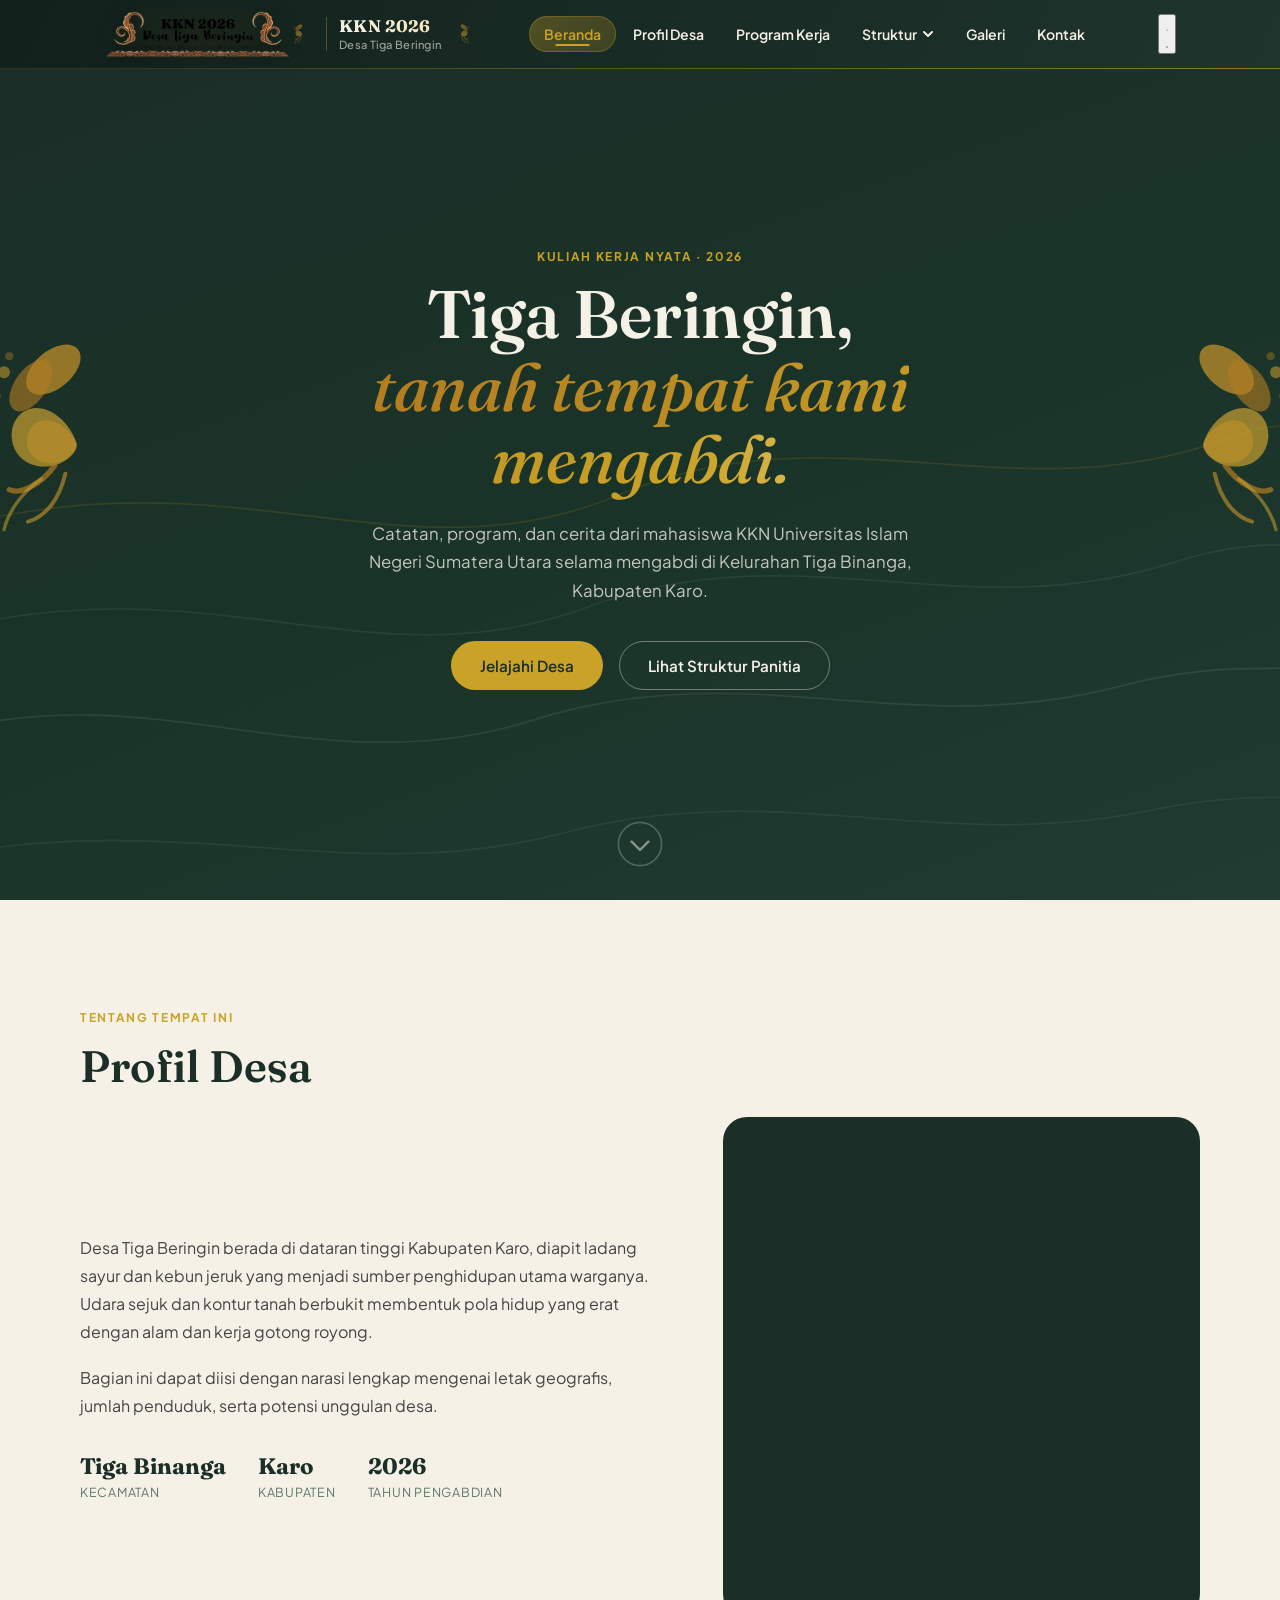
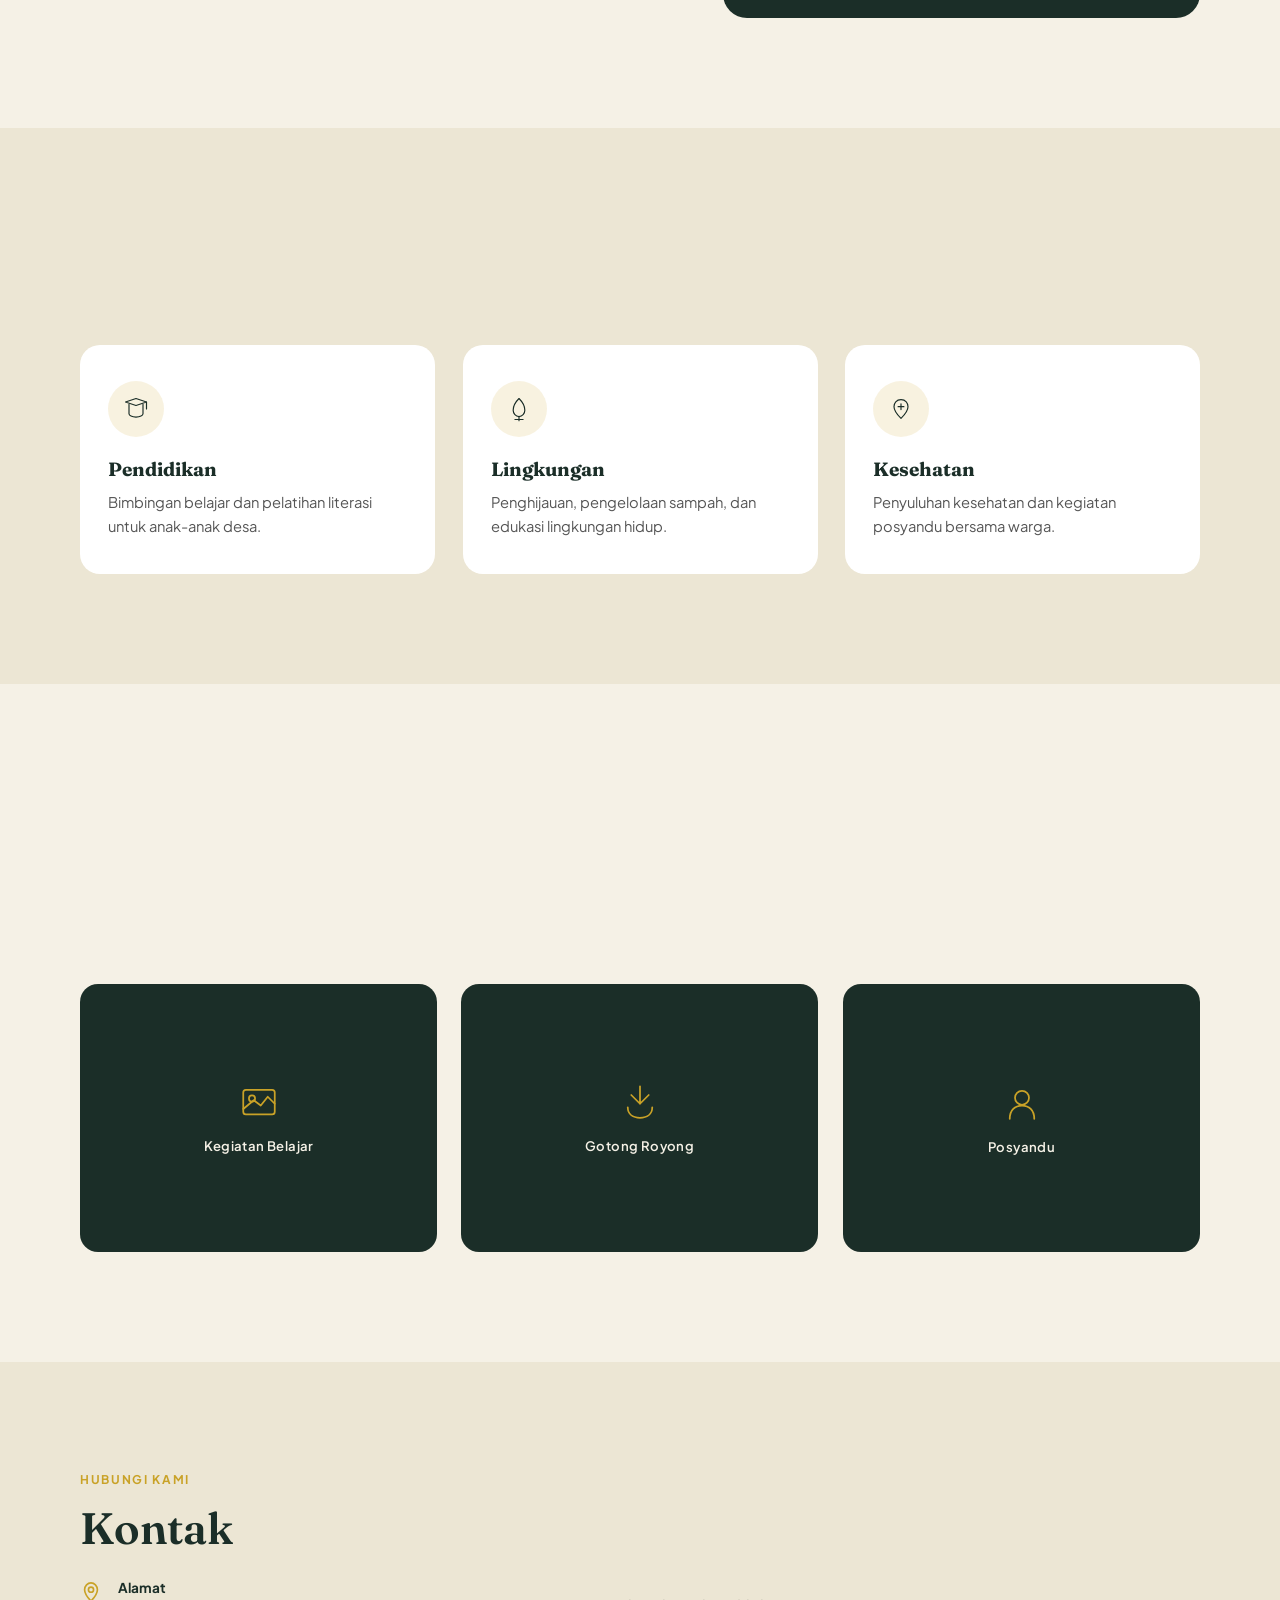
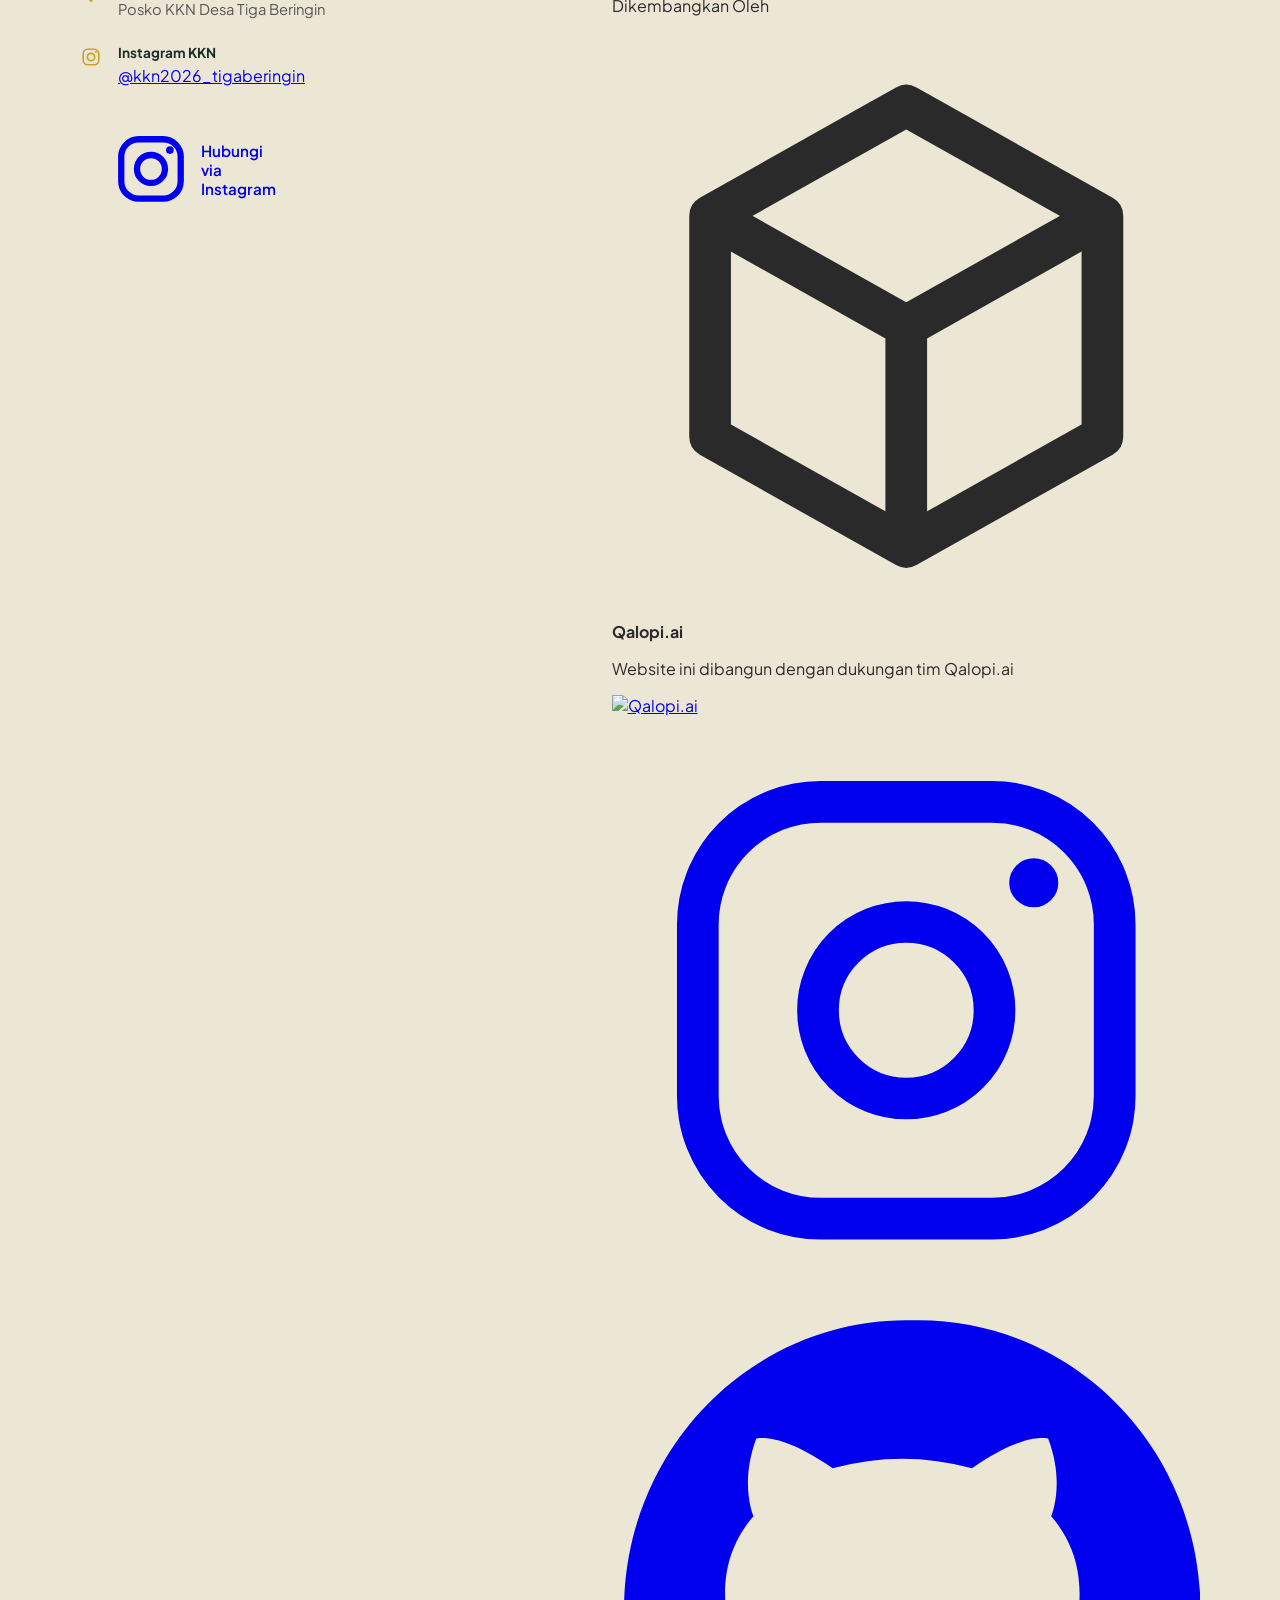
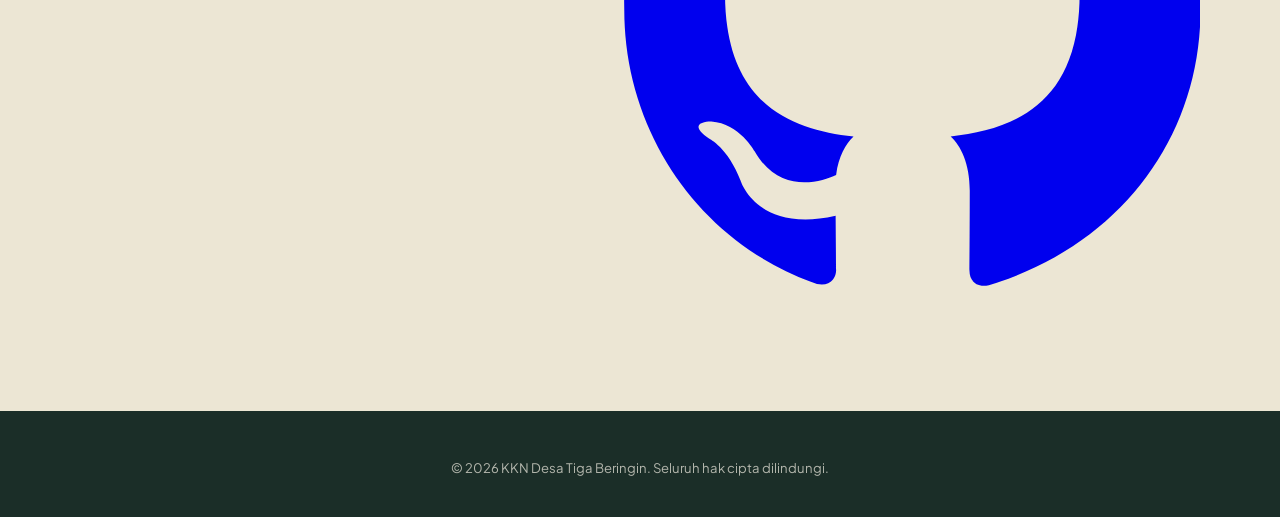
==== commit 15957931: "Fix: ig dikit" ====
--- a/kodePokok/home.html
+++ b/kodePokok/home.html
@@ -11,6 +11,22 @@
       rel="stylesheet"
     />
     <link rel="stylesheet" href="style.css" />
+    <!-- Anti-FOUC: terapkan tema sebelum CSS dirender supaya tidak ada "kedip" terang -->
+    <script>
+      (function () {
+        try {
+          var t = localStorage.getItem("kkn2026-theme");
+          if (!t) {
+            t = window.matchMedia("(prefers-color-scheme: dark)").matches
+              ? "dark"
+              : "light";
+          }
+          if (t === "dark") {
+            document.documentElement.setAttribute("data-theme", "dark");
+          }
+        } catch (e) {}
+      })();
+    </script>
   </head>
   <body>
     <!-- INDIKATOR PROGRESS SCROLL -->
@@ -162,6 +178,172 @@
           </span>
         </a>
 
+        <nav class="main-nav" id="main-nav">
+          <button
+            class="main-nav-close"
+            id="main-nav-close"
+            aria-label="Tutup menu"
+            type="button"
+          >
+            <svg viewBox="0 0 24 24" fill="none" aria-hidden="true">
+              <path
+                d="M5 5L19 19M19 5L5 19"
+                stroke="currentColor"
+                stroke-width="2"
+                stroke-linecap="round"
+              />
+            </svg>
+          </button>
+          <ul>
+            <span class="nav-pill" id="nav-pill" aria-hidden="true"></span>
+            <li><a href="#beranda" class="nav-link">Beranda</a></li>
+            <li><a href="#profil" class="nav-link">Profil Desa</a></li>
+            <li><a href="#proker" class="nav-link">Program Kerja</a></li>
+            <li class="has-dropdown">
+              <button
+                type="button"
+                class="nav-link dropdown-toggle"
+                id="struktur-toggle"
+                aria-haspopup="true"
+                aria-expanded="false"
+              >
+                Struktur
+                <!-- Ikon baru: chevron bergaya berlian/diamond -->
+                <svg
+                  class="caret"
+                  width="12"
+                  height="12"
+                  viewBox="0 0 12 12"
+                  fill="none"
+                  aria-hidden="true"
+                >
+                  <path
+                    d="M2 4L6 8L10 4"
+                    stroke="currentColor"
+                    stroke-width="2"
+                    stroke-linecap="round"
+                    stroke-linejoin="round"
+                  />
+                </svg>
+              </button>
+              <ul class="dropdown-menu" id="struktur-menu">
+                <li>
+                  <button
+                    type="button"
+                    class="dropdown-item"
+                    data-divisi="ketua"
+                  >
+                    Ketua
+                  </button>
+                </li>
+                <li>
+                  <button
+                    type="button"
+                    class="dropdown-item"
+                    data-divisi="sekretaris"
+                  >
+                    Sekretaris
+                  </button>
+                </li>
+                <li>
+                  <button
+                    type="button"
+                    class="dropdown-item"
+                    data-divisi="bendahara"
+                  >
+                    Bendahara
+                  </button>
+                </li>
+                <li>
+                  <button
+                    type="button"
+                    class="dropdown-item"
+                    data-divisi="acara"
+                  >
+                    Acara
+                  </button>
+                </li>
+                <li>
+                  <button
+                    type="button"
+                    class="dropdown-item"
+                    data-divisi="humas"
+                  >
+                    Humas
+                  </button>
+                </li>
+                <li>
+                  <button
+                    type="button"
+                    class="dropdown-item"
+                    data-divisi="konsumsi"
+                  >
+                    Konsumsi
+                  </button>
+                </li>
+                <li>
+                  <button type="button" class="dropdown-item" data-divisi="pdd">
+                    PDD
+                  </button>
+                </li>
+                <li>
+                  <button
+                    type="button"
+                    class="dropdown-item"
+                    data-divisi="perlengkapan"
+                  >
+                    Perlengkapan
+                  </button>
+                </li>
+              </ul>
+            </li>
+            <li><a href="#galeri" class="nav-link">Galeri</a></li>
+            <li><a href="#kontak" class="nav-link">Kontak</a></li>
+          </ul>
+        </nav>
+
+        <!-- Tombol ganti tema (terang/gelap) -->
+        <button
+          class="theme-toggle"
+          id="theme-toggle"
+          type="button"
+          aria-label="Ganti tema terang/gelap"
+        >
+          <svg
+            class="icon-moon"
+            viewBox="0 0 24 24"
+            fill="none"
+            aria-hidden="true"
+          >
+            <path
+              d="M21 12.79A9 9 0 1 1 11.21 3 7 7 0 0 0 21 12.79Z"
+              stroke="currentColor"
+              stroke-width="1.8"
+              stroke-linejoin="round"
+            />
+          </svg>
+          <svg
+            class="icon-sun"
+            viewBox="0 0 24 24"
+            fill="none"
+            aria-hidden="true"
+          >
+            <circle
+              cx="12"
+              cy="12"
+              r="4.5"
+              stroke="currentColor"
+              stroke-width="1.8"
+            />
+            <path
+              d="M12 2.5V5M12 19V21.5M4.4 4.4L6.2 6.2M17.8 17.8L19.6 19.6M2.5 12H5M19 12H21.5M4.4 19.6L6.2 17.8M17.8 6.2L19.6 4.4"
+              stroke="currentColor"
+              stroke-width="1.8"
+              stroke-linecap="round"
+            />
+          </svg>
+        </button>
+
         <!-- Hamburger (mobile) — ikon 3-garis animasi ke X -->
         <button
           class="menu-toggle"
@@ -173,118 +355,6 @@
         </button>
       </div>
     </header>
-
-    <nav class="main-nav" id="main-nav">
-      <button
-        class="main-nav-close"
-        id="main-nav-close"
-        aria-label="Tutup menu"
-        type="button"
-      >
-        <svg viewBox="0 0 24 24" fill="none" aria-hidden="true">
-          <path
-            d="M5 5L19 19M19 5L5 19"
-            stroke="currentColor"
-            stroke-width="2"
-            stroke-linecap="round"
-          />
-        </svg>
-      </button>
-      <ul>
-        <span class="nav-pill" id="nav-pill" aria-hidden="true"></span>
-        <li><a href="#beranda" class="nav-link">Beranda</a></li>
-        <li><a href="#profil" class="nav-link">Profil Desa</a></li>
-        <li><a href="#proker" class="nav-link">Program Kerja</a></li>
-        <li class="has-dropdown">
-          <button
-            type="button"
-            class="nav-link dropdown-toggle"
-            id="struktur-toggle"
-            aria-haspopup="true"
-            aria-expanded="false"
-          >
-            Struktur
-            <!-- Ikon baru: chevron bergaya berlian/diamond -->
-            <svg
-              class="caret"
-              width="12"
-              height="12"
-              viewBox="0 0 12 12"
-              fill="none"
-              aria-hidden="true"
-            >
-              <path
-                d="M2 4L6 8L10 4"
-                stroke="currentColor"
-                stroke-width="2"
-                stroke-linecap="round"
-                stroke-linejoin="round"
-              />
-            </svg>
-          </button>
-          <ul class="dropdown-menu" id="struktur-menu">
-            <li>
-              <button type="button" class="dropdown-item" data-divisi="ketua">
-                Ketua
-              </button>
-            </li>
-            <li>
-              <button
-                type="button"
-                class="dropdown-item"
-                data-divisi="sekretaris"
-              >
-                Sekretaris
-              </button>
-            </li>
-            <li>
-              <button
-                type="button"
-                class="dropdown-item"
-                data-divisi="bendahara"
-              >
-                Bendahara
-              </button>
-            </li>
-            <li>
-              <button type="button" class="dropdown-item" data-divisi="acara">
-                Acara
-              </button>
-            </li>
-            <li>
-              <button type="button" class="dropdown-item" data-divisi="humas">
-                Humas
-              </button>
-            </li>
-            <li>
-              <button
-                type="button"
-                class="dropdown-item"
-                data-divisi="konsumsi"
-              >
-                Konsumsi
-              </button>
-            </li>
-            <li>
-              <button type="button" class="dropdown-item" data-divisi="pdd">
-                PDD
-              </button>
-            </li>
-            <li>
-              <button
-                type="button"
-                class="dropdown-item"
-                data-divisi="perlengkapan"
-              >
-                Perlengkapan
-              </button>
-            </li>
-          </ul>
-        </li>
-        <li><a href="#galeri" class="nav-link">Galeri</a></li>
-        <li><a href="#kontak" class="nav-link">Kontak</a></li>
-      </ul>
-    </nav>
     <div class="nav-backdrop" id="nav-backdrop" aria-hidden="true"></div>
 
     <main>
@@ -818,6 +888,7 @@
           <p class="eyebrow" data-reveal="blur">Hubungi Kami</p>
           <h2 class="section-title">Kontak</h2>
           <div class="kontak-grid">
+            <!-- Kiri: Alamat + Instagram KKN dengan ikon WA -->
             <div class="kontak-info" data-reveal="left">
               <div class="kontak-row">
                 <svg viewBox="0 0 24 24" fill="none" aria-hidden="true">
@@ -839,60 +910,193 @@
                   <p>Posko KKN Desa Tiga Beringin</p>
                 </div>
               </div>
+
+              <!-- Ikon Instagram -->
               <div class="kontak-row">
-                <svg viewBox="0 0 24 24" fill="none" aria-hidden="true">
-                  <path
-                    d="M5 4 H9 L11 9 L8.5 10.5 C9.5 13 11 14.5 13.5 15.5 L15 13 L20 15 V19 C20 20 19 21 18 21 C10 21 3 14 3 6 C3 5 4 4 5 4 Z"
+                <svg
+                  viewBox="0 0 24 24"
+                  fill="none"
+                  class="kontak-ig-icon"
+                  aria-hidden="true"
+                >
+                  <rect
+                    x="3.5"
+                    y="3.5"
+                    width="17"
+                    height="17"
+                    rx="5"
                     stroke="currentColor"
                     stroke-width="1.8"
-                    stroke-linejoin="round"
-                  />
+                  />
+                  <circle
+                    cx="12"
+                    cy="12"
+                    r="4"
+                    stroke="currentColor"
+                    stroke-width="1.8"
+                  />
+                  <circle cx="17.4" cy="6.6" r="1.1" fill="currentColor" />
                 </svg>
                 <div>
-                  <strong>Telepon / WA</strong>
-                  <p>08xx-xxxx-xxxx</p>
+                  <strong>Instagram KKN</strong>
+                  <a
+                    href="https://www.instagram.com/kkn2026_tigaberingin"
+                    target="_blank"
+                    rel="noopener noreferrer"
+                    class="kontak-social-link"
+                    >@kkn2026_tigaberingin</a
+                  >
                 </div>
               </div>
-              <div class="kontak-row">
+
+              <!-- Tombol CTA: ke Instagram KKN -->
+              <a
+                href="https://www.instagram.com/kkn2026_tigaberingin"
+                target="_blank"
+                rel="noopener noreferrer"
+                class="btn btn-ig"
+              >
                 <svg viewBox="0 0 24 24" fill="none" aria-hidden="true">
                   <rect
-                    x="3"
-                    y="5"
-                    width="18"
-                    height="14"
-                    rx="2"
+                    x="3.5"
+                    y="3.5"
+                    width="17"
+                    height="17"
+                    rx="5"
                     stroke="currentColor"
                     stroke-width="1.8"
                   />
-                  <path
-                    d="M3.5 6 L12 13 L20.5 6"
+                  <circle
+                    cx="12"
+                    cy="12"
+                    r="4"
                     stroke="currentColor"
                     stroke-width="1.8"
-                    stroke-linecap="round"
-                  />
+                  />
+                  <circle cx="17.4" cy="6.6" r="1.1" fill="currentColor" />
                 </svg>
-                <div>
-                  <strong>Email</strong>
-                  <p>kkn.tigaberingin@example.ac.id</p>
+                <span>Hubungi via Instagram</span>
+              </a>
+            </div>
+
+            <!-- Kanan: Dikembangkan oleh -->
+            <div class="kontak-dev" data-reveal="right">
+              <p class="kontak-dev-label">Dikembangkan Oleh</p>
+              <div class="dev-cards">
+                <div class="dev-card dev-card-project">
+                  <div class="dev-avatar dev-avatar-project" aria-hidden="true">
+                    <!-- Placeholder logo qalopi.ai — akan diganti dengan logo asli -->
+                    <img
+                      src="png/qalopi-logo.png"
+                      alt="Logo Qalopi.ai"
+                      class="dev-avatar-img"
+                      onerror="
+                        this.style.display = 'none';
+                        this.nextElementSibling.style.display = 'flex';
+                      "
+                    />
+                    <svg
+                      class="dev-avatar-fallback"
+                      viewBox="0 0 24 24"
+                      fill="none"
+                      style="display: none"
+                    >
+                      <path
+                        d="M12 3L20 7.5V16.5L12 21L4 16.5V7.5L12 3Z"
+                        stroke="currentColor"
+                        stroke-width="1.7"
+                        stroke-linejoin="round"
+                      />
+                      <path
+                        d="M12 12L20 7.5M12 12L4 7.5M12 12V21"
+                        stroke="currentColor"
+                        stroke-width="1.7"
+                        stroke-linejoin="round"
+                      />
+                    </svg>
+                  </div>
+                  <div class="dev-info">
+                    <strong>Qalopi.ai</strong>
+                    <p class="dev-project-desc">
+                      Website ini dibangun dengan dukungan tim Qalopi.ai
+                    </p>
+                    <div class="dev-links dev-links-row">
+                      <!--
+                        TODO: Dokumen PDF tentang Qalopi.ai BELUM SIAP.
+                        href di bawah ini ("pdf/qalopi-ai-profile.pdf") adalah PLACEHOLDER.
+                        Ganti dengan path PDF asli begitu dokumen profil Qalopi.ai tersedia,
+                        lalu letakkan file PDF-nya di folder /pdf pada root project.
+                      -->
+                      <a
+                        href="pdf/qalopi-ai-profile.pdf"
+                        target="_blank"
+                        rel="noopener noreferrer"
+                        class="dev-link dev-link-web"
+                        aria-label="Lihat dokumen profil Qalopi.ai (PDF)"
+                        title="Profil Qalopi.ai (PDF)"
+                      >
+                        <img
+                          src="png/qalopi.aiNewlogo.png"
+                          alt="Qalopi.ai"
+                          class="dev-link-web-img"
+                        />
+                      </a>
+                      <a
+                        href="https://instagram.com/qalopi.ai"
+                        target="_blank"
+                        rel="noopener noreferrer"
+                        class="dev-link dev-link-ig"
+                        aria-label="Instagram Qalopi.ai"
+                        title="Instagram"
+                      >
+                        <svg viewBox="0 0 24 24" fill="none" aria-hidden="true">
+                          <rect
+                            x="3.5"
+                            y="3.5"
+                            width="17"
+                            height="17"
+                            rx="5"
+                            stroke="currentColor"
+                            stroke-width="1.7"
+                          />
+                          <circle
+                            cx="12"
+                            cy="12"
+                            r="3.6"
+                            stroke="currentColor"
+                            stroke-width="1.7"
+                          />
+                          <circle
+                            cx="17.2"
+                            cy="6.8"
+                            r="1"
+                            fill="currentColor"
+                          />
+                        </svg>
+                      </a>
+                      <a
+                        href="https://github.com/qalopi-ai"
+                        target="_blank"
+                        rel="noopener noreferrer"
+                        class="dev-link dev-link-github"
+                        aria-label="GitHub Qalopi.ai"
+                        title="GitHub"
+                      >
+                        <svg
+                          viewBox="0 0 24 24"
+                          fill="currentColor"
+                          aria-hidden="true"
+                        >
+                          <path
+                            d="M12 0.5C5.65 0.5 0.5 5.78 0.5 12.3c0 5.21 3.29 9.63 7.86 11.19.57.11.78-.26.78-.57 0-.28-.01-1.22-.02-2.21-3.2.72-3.87-1.42-3.87-1.42-.52-1.36-1.28-1.72-1.28-1.72-1.04-.73.08-.71.08-.71 1.15.08 1.76 1.21 1.76 1.21 1.02 1.78 2.68 1.27 3.33.97.1-.75.39-1.27.71-1.56-2.55-.3-5.24-1.31-5.24-5.83 0-1.29.44-2.34 1.16-3.16-.12-.3-.5-1.52.11-3.16 0 0 .95-.31 3.12 1.21a10.7 10.7 0 015.68 0c2.16-1.52 3.11-1.21 3.11-1.21.62 1.64.24 2.86.12 3.16.72.82 1.16 1.87 1.16 3.16 0 4.53-2.7 5.53-5.26 5.82.41.37.78 1.1.78 2.22 0 1.6-.01 2.89-.01 3.28 0 .31.21.69.79.57C20.71 21.92 24 17.5 24 12.3 24 5.78 18.85.5 12.5.5h-.5Z"
+                          />
+                        </svg>
+                      </a>
+                    </div>
+                  </div>
                 </div>
               </div>
             </div>
-            <form class="kontak-form" id="kontak-form" data-reveal="right">
-              <input type="text" name="nama" placeholder="Nama Anda" required />
-              <input
-                type="email"
-                name="email"
-                placeholder="Email Anda"
-                required
-              />
-              <textarea
-                name="pesan"
-                rows="4"
-                placeholder="Pesan Anda"
-                required
-              ></textarea>
-              <button type="submit" class="btn btn-solid">Kirim Pesan</button>
-            </form>
           </div>
         </div>
       </section>
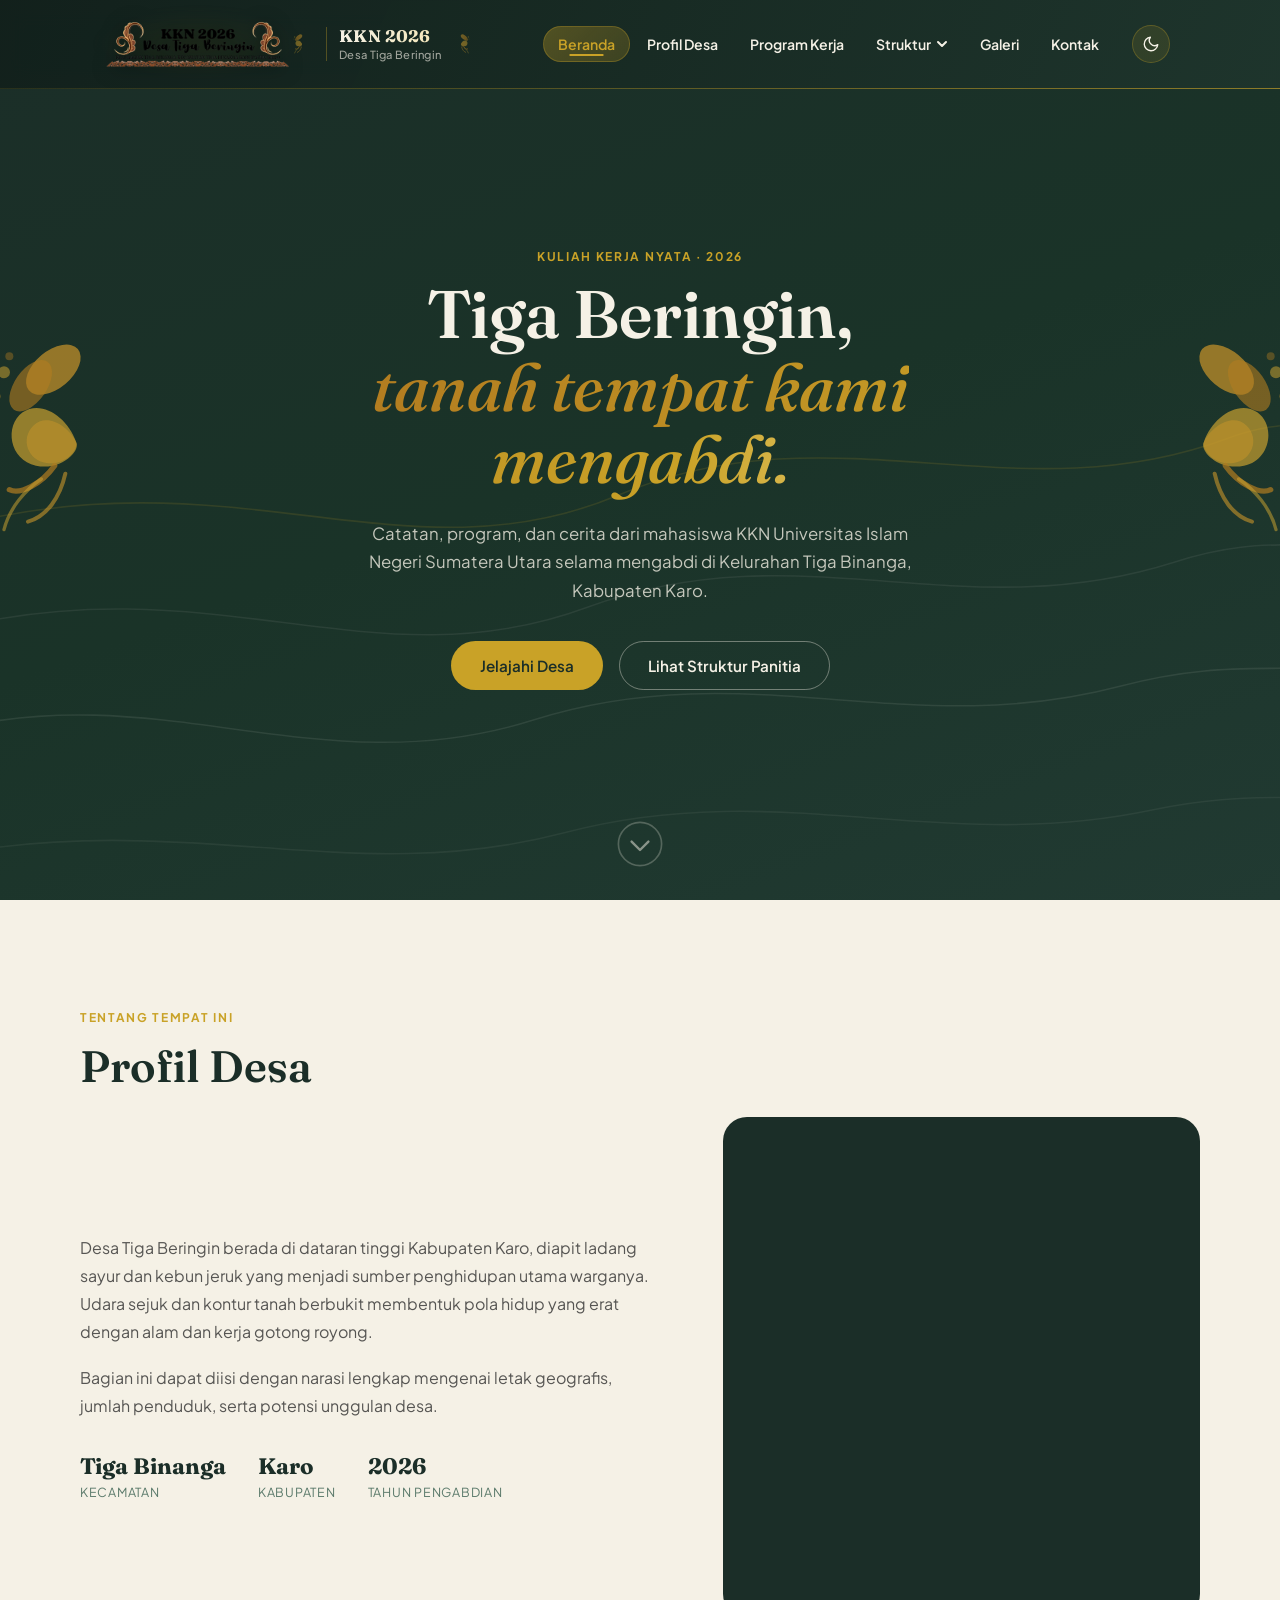
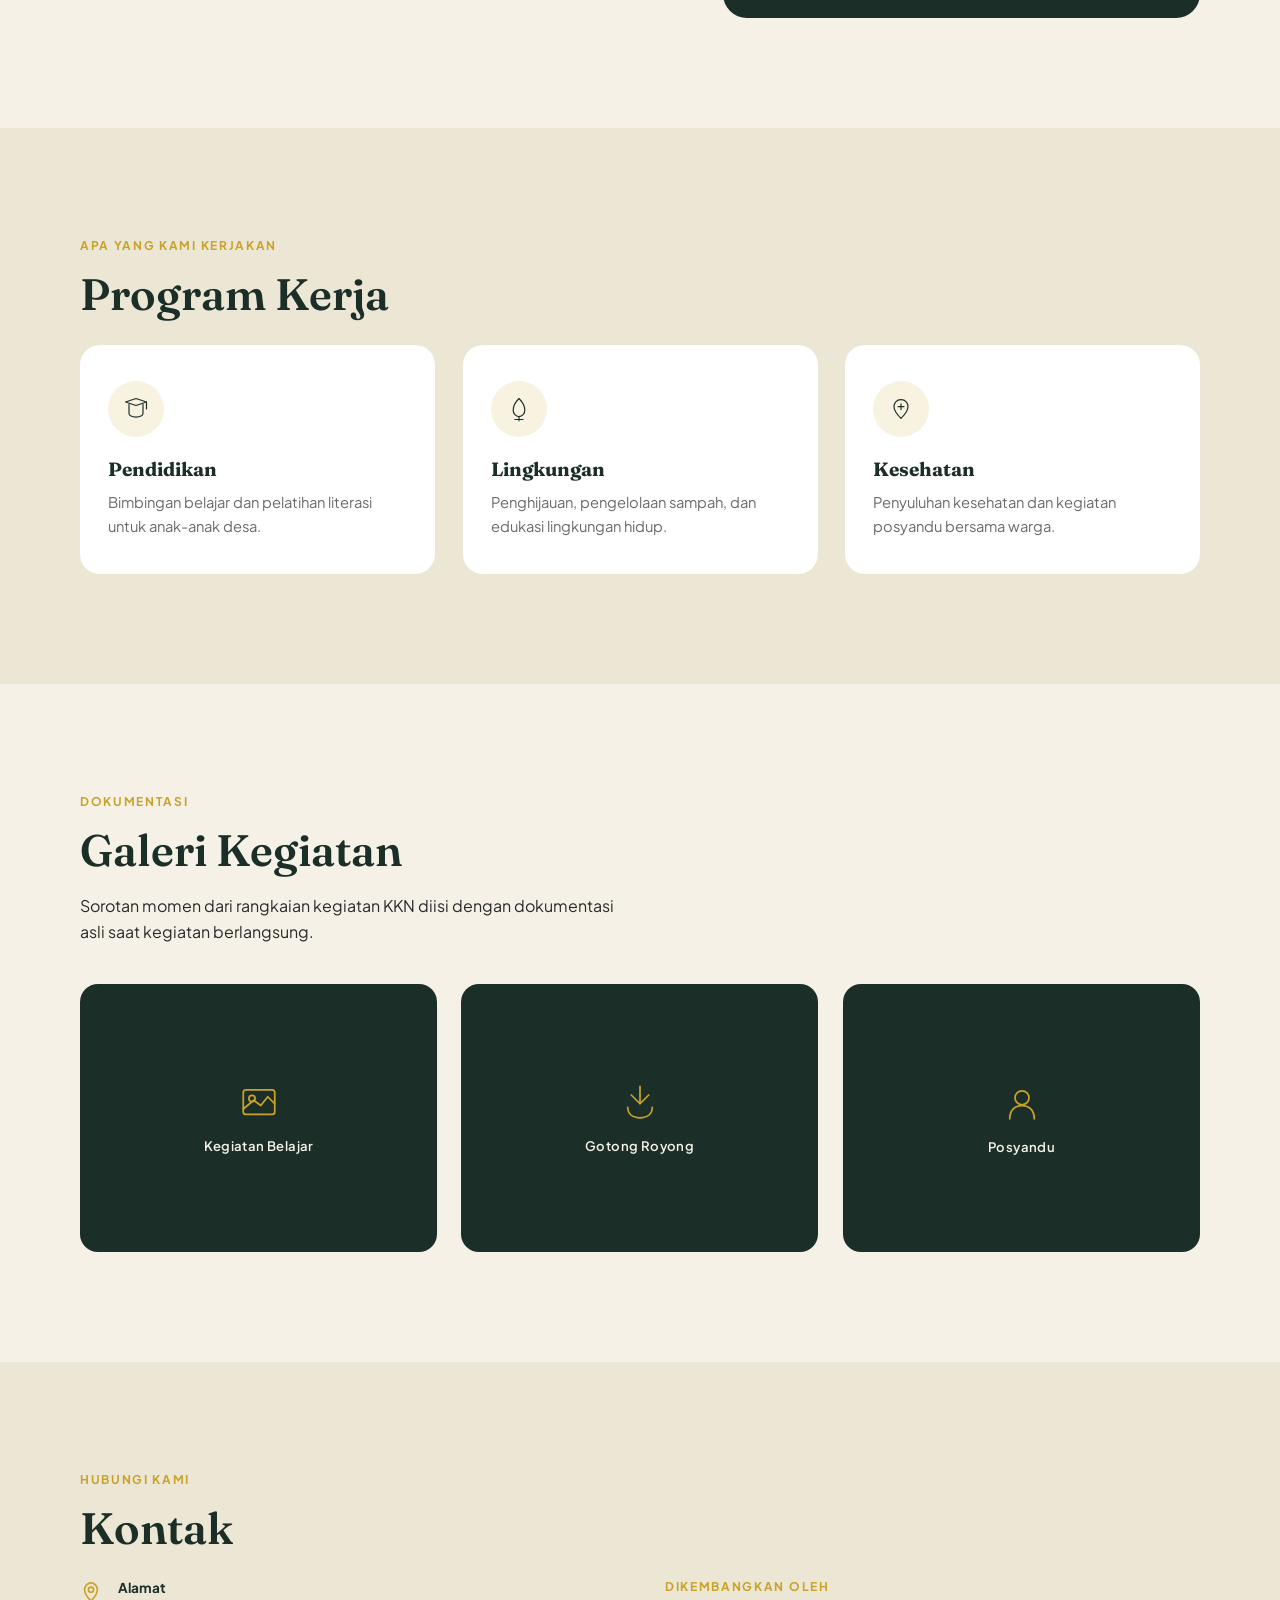
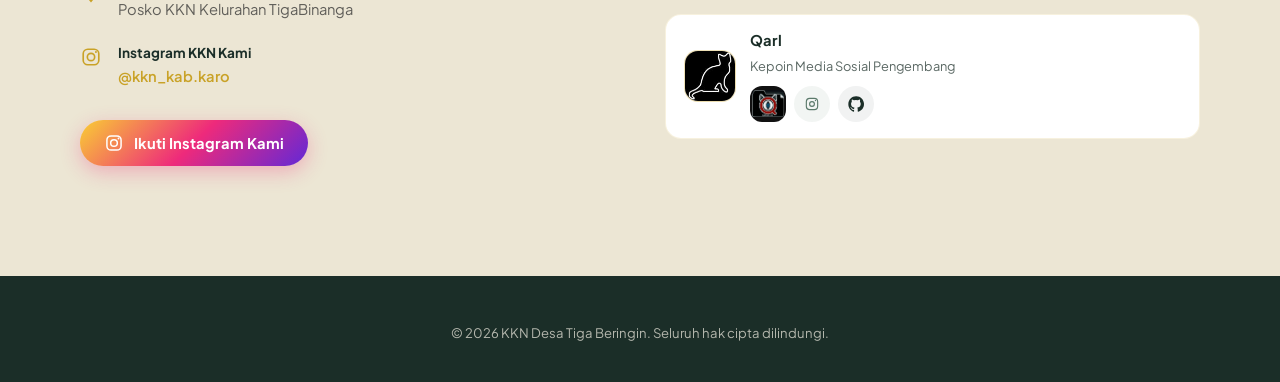
==== commit b0a2e8ea: "Update website: perbaikan bug menu mobile, hapus admin & backend yang tidak dipakai" ====
--- a/kodePokok/home.html
+++ b/kodePokok/home.html
@@ -810,7 +810,7 @@
           <p class="eyebrow" data-reveal="blur">Dokumentasi</p>
           <h2 class="section-title">Galeri Kegiatan</h2>
           <p class="section-sub" data-reveal="blur">
-            Sorotan momen dari rangkaian kegiatan KKN — diisi dengan dokumentasi
+            Sorotan momen dari rangkaian kegiatan KKN diisi dengan dokumentasi
             asli saat kegiatan berlangsung.
           </p>
           <div class="gallery-grid">
@@ -907,7 +907,7 @@
                 </svg>
                 <div>
                   <strong>Alamat</strong>
-                  <p>Posko KKN Desa Tiga Beringin</p>
+                  <p>Posko KKN Kelurahan TigaBinanga</p>
                 </div>
               </div>
 
@@ -938,20 +938,20 @@
                   <circle cx="17.4" cy="6.6" r="1.1" fill="currentColor" />
                 </svg>
                 <div>
-                  <strong>Instagram KKN</strong>
+                  <strong>Instagram KKN Kami</strong>
                   <a
-                    href="https://www.instagram.com/kkn2026_tigaberingin"
+                    href="https://www.instagram.com/kkn_kab.karo?igsh=NnR2cWR4ZGIzcnVh"
                     target="_blank"
                     rel="noopener noreferrer"
                     class="kontak-social-link"
-                    >@kkn2026_tigaberingin</a
+                    >@kkn_kab.karo</a
                   >
                 </div>
               </div>
 
               <!-- Tombol CTA: ke Instagram KKN -->
               <a
-                href="https://www.instagram.com/kkn2026_tigaberingin"
+                href="https://www.instagram.com/kkn_kab.karo?igsh=NnR2cWR4ZGIzcnVh"
                 target="_blank"
                 rel="noopener noreferrer"
                 class="btn btn-ig"
@@ -975,7 +975,7 @@
                   />
                   <circle cx="17.4" cy="6.6" r="1.1" fill="currentColor" />
                 </svg>
-                <span>Hubungi via Instagram</span>
+                <span>Ikuti Instagram Kami</span>
               </a>
             </div>
 
@@ -987,7 +987,7 @@
                   <div class="dev-avatar dev-avatar-project" aria-hidden="true">
                     <!-- Placeholder logo qalopi.ai — akan diganti dengan logo asli -->
                     <img
-                      src="png/qalopi-logo.png"
+                      src="png/dev.jpeg"
                       alt="Logo Qalopi.ai"
                       class="dev-avatar-img"
                       onerror="
@@ -1016,9 +1016,9 @@
                     </svg>
                   </div>
                   <div class="dev-info">
-                    <strong>Qalopi.ai</strong>
+                    <strong>Qarl</strong>
                     <p class="dev-project-desc">
-                      Website ini dibangun dengan dukungan tim Qalopi.ai
+                      Kepoin Media Sosial Pengembang
                     </p>
                     <div class="dev-links dev-links-row">
                       <!--
@@ -1042,7 +1042,7 @@
                         />
                       </a>
                       <a
-                        href="https://instagram.com/qalopi.ai"
+                        href="https://www.instagram.com/qarlbanihakim?igsh=OG05bmEyczZ4ZHNi"
                         target="_blank"
                         rel="noopener noreferrer"
                         class="dev-link dev-link-ig"
@@ -1075,7 +1075,7 @@
                         </svg>
                       </a>
                       <a
-                        href="https://github.com/qalopi-ai"
+                        href="https://github.com/hayqalbanihakim212-crypto"
                         target="_blank"
                         rel="noopener noreferrer"
                         class="dev-link dev-link-github"
--- a/kodePokok/style.css
+++ b/kodePokok/style.css
@@ -16,7 +16,73 @@
   --ease: cubic-bezier(0.22, 1, 0.36, 1);
   --ease-spring: cubic-bezier(0.34, 1.56, 0.64, 1);
   --container: 1120px;
-}
+
+  color-scheme: light;
+  transition:
+    background-color 0.4s var(--ease),
+    color 0.4s var(--ease);
+}
+
+/* ---- MODE GELAP ----
+   Diaktifkan lewat atribut data-theme="dark" pada <html>,
+   diatur oleh toggle di header (lihat js.js bagian "DARK MODE"). */
+html[data-theme="dark"] {
+  --ink: #0c1714;
+  --cream: #15211c;
+  --gold: #d8b13a;
+  --gold-deep: #c9a227;
+  --sage: #8aa89a;
+  --text: #e9e6da;
+  --white: #1b2620;
+  color-scheme: dark;
+}
+
+html[data-theme="dark"] body {
+  background-color: var(--cream);
+}
+
+/* Permukaan kartu/section yang sebelumnya mengandalkan putih solid
+   perlu sedikit disesuaikan supaya tetap kontras & elegan di dark mode */
+html[data-theme="dark"] .card,
+html[data-theme="dark"] .gallery-item {
+  background-color: rgba(255, 255, 255, 0.04);
+  border-color: rgba(216, 177, 58, 0.18);
+  color: var(--text);
+}
+
+html[data-theme="dark"] .section-tint {
+  background-color: rgba(255, 255, 255, 0.02);
+}
+
+/* ---- Teks hardcode (#555 / #444) yang tidak berubah di dark mode ---- */
+html[data-theme="dark"] .section-sub,
+html[data-theme="dark"] .profil-text p,
+html[data-theme="dark"] .program-card p,
+html[data-theme="dark"] .kontak-row p {
+  color: rgba(233, 230, 218, 0.72);
+}
+
+/* Judul & angka statistik di profil desa */
+html[data-theme="dark"] .stat strong {
+  color: var(--text);
+}
+
+/* Kontak label "Alamat", "Telepon" dll */
+html[data-theme="dark"] .kontak-row strong {
+  color: var(--text);
+}
+
+/* Modal: judul divisi pakai var(--ink) yg di dark mode = hampir hitam */
+html[data-theme="dark"] .modal-body h3 {
+  color: var(--text);
+}
+
+/* Hover baris anggota di modal: #ece6d4 hardcode tidak cocok untuk dark */
+html[data-theme="dark"] .modal-anggota-list li.is-visible:hover {
+  background-color: rgba(255, 255, 255, 0.07) !important;
+}
+
+/* Placeholder kontak-form sudah dihapus */
 
 /* =========================================
    1. RESET
@@ -30,7 +96,9 @@
 html {
   scroll-behavior: smooth;
   overflow-x: hidden;
+  /* max-width + width mencegah gap horizontal di browser mobile */
   width: 100%;
+  max-width: 100vw;
 }
 
 body {
@@ -40,7 +108,11 @@
   background-color: var(--cream);
   overflow-x: hidden;
   width: 100%;
+  /* max-width ketat 100vw mencegah gap/white space di sisi kanan mobile */
+  max-width: 100vw;
   position: relative;
+  /* Cegah margin collapse yang bisa memunculkan gap vertikal */
+  isolation: isolate;
 }
 
 img {
@@ -75,6 +147,10 @@
 
 .section {
   padding: 110px 24px;
+  /* Cegah section overflow horizontal di mobile */
+  max-width: 100%;
+  box-sizing: border-box;
+  overflow-x: hidden;
 }
 .section-tint {
   background-color: #ece6d4;
@@ -113,7 +189,8 @@
 
 .section-sub {
   max-width: 560px;
-  color: #555;
+  color: var(--text);
+  opacity: 0.72;
   line-height: 1.6;
   margin: -8px 0 40px;
 }
@@ -587,6 +664,18 @@
 }
 
 /* ---- NAVIGASI ---- */
+/* Default desktop: nav tampil horizontal, sebagai flex item di dalam
+   .header-inner (sejajar .brand, .theme-toggle, .menu-toggle) */
+.main-nav {
+  display: flex;
+  align-items: center;
+  height: 68px;
+  margin-left: auto;
+  margin-right: 18px;
+}
+/* Catatan: semua override mobile untuk .main-nav ada di @media (max-width: 768px)
+   di bagian bawah file — tidak ada blok terpisah di sini agar tidak konflik */
+
 .main-nav > ul {
   position: relative;
   list-style: none;
@@ -617,6 +706,9 @@
 }
 .main-nav > ul > li:nth-child(6) {
   animation-delay: 0.86s;
+}
+.main-nav > ul > li:nth-child(7) {
+  animation-delay: 0.92s;
 }
 @keyframes navItemIn {
   to {
@@ -670,9 +762,29 @@
     color 0.25s var(--ease);
 }
 
-/* Header selalu gelap, nav-link selalu cream */
-.site-header.is-scrolled .nav-link {
-  color: var(--cream);
+/* Header SELALU gelap (baik light maupun dark mode, baik scrolled maupun tidak).
+   Nav-link harus SELALU terlihat terang — gunakan warna literal #f5f1e6 bukan
+   var(--cream) yang di dark mode berubah jadi #15211c (hampir hitam, tak terlihat).
+   PENTING: aturan ini HANYA untuk nav horizontal desktop. Di mobile (drawer),
+   .main-nav punya background var(--cream) sendiri, jadi teks krem di sini akan
+   "menghilang" di atas drawer krem saat light mode. Maka dibatasi (min-width: 769px)
+   supaya tidak menang melawan aturan drawer mobile di .main-nav .nav-link. */
+@media screen and (min-width: 769px) {
+  .site-header .nav-link {
+    color: #f5f1e6 !important;
+  }
+  .site-header.is-scrolled .nav-link {
+    color: #f5f1e6 !important;
+  }
+  /* Hover dan aktif tetap pakai gold */
+  .site-header .nav-link:hover,
+  .site-header.is-scrolled .nav-link:hover {
+    color: var(--gold) !important;
+  }
+  .site-header .nav-link.active,
+  .site-header.is-scrolled .nav-link.active {
+    color: var(--gold) !important;
+  }
 }
 
 .nav-link::after {
@@ -710,7 +822,7 @@
 /* Header selalu gelap — scrolled hover sama saja */
 .site-header.is-scrolled .nav-link:hover {
   background-color: rgba(201, 162, 39, 0.18);
-  color: var(--gold);
+  color: var(--gold) !important;
 }
 
 /* Caret dropdown baru */
@@ -720,6 +832,58 @@
 }
 .has-dropdown.open .caret {
   transform: rotate(180deg);
+}
+
+/* ---- TOMBOL GANTI TEMA (LIGHT/DARK) ---- */
+.theme-toggle {
+  display: flex;
+  align-items: center;
+  justify-content: center;
+  width: 38px;
+  height: 38px;
+  border-radius: 50%;
+  background: rgba(201, 162, 39, 0.12);
+  border: 1px solid rgba(201, 162, 39, 0.3);
+  color: var(--cream);
+  cursor: pointer;
+  flex-shrink: 0;
+  margin-right: 6px;
+  position: relative;
+  overflow: hidden;
+  transition:
+    background-color 0.25s var(--ease),
+    border-color 0.25s var(--ease),
+    transform 0.25s var(--ease-spring);
+}
+.theme-toggle:hover {
+  background-color: rgba(201, 162, 39, 0.22);
+  transform: scale(1.06);
+}
+.theme-toggle svg {
+  width: 18px;
+  height: 18px;
+  position: absolute;
+  top: 50%;
+  left: 50%;
+  transition:
+    opacity 0.3s var(--ease),
+    transform 0.4s var(--ease-spring);
+}
+.theme-toggle .icon-sun {
+  opacity: 0;
+  transform: translate(-50%, -50%) rotate(-90deg) scale(0.5);
+}
+.theme-toggle .icon-moon {
+  opacity: 1;
+  transform: translate(-50%, -50%) rotate(0deg) scale(1);
+}
+html[data-theme="dark"] .theme-toggle .icon-sun {
+  opacity: 1;
+  transform: translate(-50%, -50%) rotate(0deg) scale(1);
+}
+html[data-theme="dark"] .theme-toggle .icon-moon {
+  opacity: 0;
+  transform: translate(-50%, -50%) rotate(90deg) scale(0.5);
 }
 
 /* Hamburger */
@@ -777,10 +941,10 @@
 
 .dropdown-menu {
   position: absolute;
-  top: 110%;
+  top: 100%;
+  margin-top: 12px;
   left: 0;
   min-width: 200px;
-  margin: 0;
   padding: 8px;
   list-style: none;
   background-color: var(--white);
@@ -850,6 +1014,9 @@
   padding: 140px 24px 100px;
   background: linear-gradient(160deg, var(--ink) 0%, #1a3328 50%, #213a32 100%);
   overflow: hidden;
+  /* Cegah hero melebar melebihi viewport — penyebab gap putih di mobile */
+  max-width: 100%;
+  box-sizing: border-box;
 }
 
 /* Cahaya lembut yang mengikuti gerak kursor — kedalaman ekstra di hero */
@@ -1165,7 +1332,8 @@
 
 .profil-text p {
   line-height: 1.75;
-  color: #444;
+  color: var(--text);
+  opacity: 0.78;
   margin: 0 0 18px;
 }
 
@@ -1375,7 +1543,8 @@
 }
 .program-card p {
   margin: 0;
-  color: #555;
+  color: var(--text);
+  opacity: 0.7;
   line-height: 1.6;
   font-size: 0.92rem;
 }
@@ -1455,8 +1624,9 @@
    ========================================= */
 .kontak-grid {
   display: grid;
-  grid-template-columns: 0.9fr 1.1fr;
+  grid-template-columns: 1fr 1fr;
   gap: 50px;
+  align-items: start;
 }
 .kontak-row {
   display: flex;
@@ -1471,46 +1641,308 @@
   color: var(--gold);
   margin-top: 2px;
 }
+.kontak-ig-icon {
+  color: var(--gold);
+  width: 22px;
+  height: 22px;
+  flex-shrink: 0;
+  margin-top: 2px;
+}
 .kontak-row strong {
   display: block;
   font-size: 0.85rem;
   color: var(--ink);
   margin-bottom: 4px;
 }
+html[data-theme="dark"] .kontak-row strong {
+  color: var(--text);
+}
 .kontak-row p {
   margin: 0;
-  color: #555;
+  color: var(--text);
+  opacity: 0.72;
   font-size: 0.92rem;
 }
-
-.kontak-form {
+.kontak-social-link {
+  display: inline-block;
+  color: var(--gold);
+  font-size: 0.92rem;
+  font-weight: 600;
+  text-decoration: none;
+  transition:
+    color 0.22s var(--ease),
+    letter-spacing 0.22s var(--ease);
+}
+.kontak-social-link:hover {
+  color: var(--gold-deep);
+  letter-spacing: 0.01em;
+}
+
+/* Tombol ke Instagram KKN */
+.btn-ig {
+  display: inline-flex;
+  align-items: center;
+  gap: 10px;
+  margin-top: 8px;
+  padding: 13px 24px;
+  border-radius: 999px;
+  background: linear-gradient(135deg, #f9ce34 0%, #ee2a7b 50%, #6228d7 100%);
+  color: #fff;
+  font-size: 0.92rem;
+  font-weight: 700;
+  text-decoration: none;
+  border: none;
+  cursor: pointer;
+  box-shadow: 0 6px 20px rgba(238, 42, 123, 0.3);
+  transition:
+    transform 0.3s var(--ease-spring),
+    box-shadow 0.3s var(--ease),
+    filter 0.25s var(--ease);
+}
+.btn-ig svg {
+  width: 20px;
+  height: 20px;
+  flex-shrink: 0;
+}
+.btn-ig:hover {
+  transform: translateY(-3px);
+  box-shadow: 0 10px 28px rgba(238, 42, 123, 0.42);
+  filter: brightness(1.07);
+}
+
+/* ---- KONTAK DEVELOPER ---- */
+.kontak-dev {
   display: flex;
   flex-direction: column;
+}
+.kontak-dev-label {
+  font-family: var(--font-body);
+  font-size: 0.75rem;
+  font-weight: 700;
+  letter-spacing: 0.14em;
+  text-transform: uppercase;
+  color: var(--gold);
+  margin: 0 0 20px;
+}
+.dev-cards {
+  display: flex;
+  flex-direction: column;
+  gap: 16px;
+}
+.dev-card {
+  display: flex;
+  align-items: flex-start;
   gap: 14px;
-}
-.kontak-form input,
-.kontak-form textarea {
+  padding: 16px 18px;
+  background-color: var(--white);
+  border-radius: 16px;
+  border: 1px solid rgba(201, 162, 39, 0.15);
+  transition:
+    box-shadow 0.25s var(--ease),
+    transform 0.25s var(--ease-spring),
+    border-color 0.25s var(--ease);
+}
+.dev-card:hover {
+  box-shadow: 0 8px 24px rgba(27, 46, 40, 0.1);
+  transform: translateY(-2px);
+  border-color: rgba(201, 162, 39, 0.35);
+}
+html[data-theme="dark"] .dev-card {
+  background-color: rgba(255, 255, 255, 0.04);
+  border-color: rgba(216, 177, 58, 0.14);
+}
+html[data-theme="dark"] .dev-card:hover {
+  background-color: rgba(255, 255, 255, 0.07);
+}
+.dev-avatar {
+  flex-shrink: 0;
+  width: 44px;
+  height: 44px;
+  border-radius: 50%;
+  background: linear-gradient(
+    135deg,
+    rgba(201, 162, 39, 0.18),
+    rgba(201, 162, 39, 0.06)
+  );
+  border: 1.5px solid rgba(201, 162, 39, 0.28);
+  display: flex;
+  align-items: center;
+  justify-content: center;
+  color: var(--gold);
+}
+.dev-avatar svg {
+  width: 20px;
+  height: 20px;
+}
+.dev-info {
+  flex: 1;
+  min-width: 0;
+}
+.dev-info strong {
+  display: block;
+  font-size: 0.92rem;
+  color: var(--ink);
+  margin-bottom: 8px;
+}
+html[data-theme="dark"] .dev-info strong {
+  color: var(--text);
+}
+.dev-links {
+  display: flex;
+  flex-direction: column;
+  gap: 6px;
+}
+.dev-link {
+  display: inline-flex;
+  align-items: center;
+  gap: 7px;
+  font-size: 0.83rem;
+  font-weight: 600;
+  text-decoration: none;
+  border-radius: 8px;
+  padding: 5px 10px;
+  transition:
+    background-color 0.2s var(--ease),
+    color 0.2s var(--ease),
+    transform 0.22s var(--ease-spring);
+}
+.dev-link svg {
+  width: 15px;
+  height: 15px;
+  flex-shrink: 0;
+}
+.dev-link:hover {
+  transform: translateX(3px);
+}
+.dev-link-wa {
+  color: #128c7e;
+  background-color: rgba(37, 211, 102, 0.08);
+}
+.dev-link-wa:hover {
+  background-color: rgba(37, 211, 102, 0.16);
+  color: #075e54;
+}
+html[data-theme="dark"] .dev-link-wa {
+  color: #25d366;
+  background-color: rgba(37, 211, 102, 0.1);
+}
+.dev-link-ig {
+  color: var(--sage);
+  background-color: rgba(91, 122, 107, 0.08);
+}
+.dev-link-ig:hover {
+  background-color: rgba(201, 162, 39, 0.12);
+  color: var(--gold-deep);
+}
+
+/* ---- KARTU PROJECT (Qalopi.ai) ---- */
+.dev-card-project {
+  align-items: center;
+}
+.dev-avatar-project {
+  width: 52px;
+  height: 52px;
+  border-radius: 14px;
+  overflow: hidden;
+  background: linear-gradient(
+    135deg,
+    rgba(201, 162, 39, 0.16),
+    rgba(201, 162, 39, 0.04)
+  );
+}
+.dev-avatar-img {
   width: 100%;
-  padding: 14px 16px;
-  border: 1.5px solid #ddd5bf;
+  height: 100%;
+  object-fit: cover;
+  display: block;
+}
+.dev-avatar-fallback {
+  width: 24px;
+  height: 24px;
+  align-items: center;
+  justify-content: center;
+}
+.dev-project-desc {
+  margin: 2px 0 10px;
+  font-size: 0.8rem;
+  line-height: 1.45;
+  color: var(--ink);
+  opacity: 0.72;
+}
+html[data-theme="dark"] .dev-project-desc {
+  color: rgba(233, 230, 218, 0.72);
+  opacity: 1;
+}
+.dev-links-row {
+  flex-direction: row;
+  gap: 8px;
+  align-items: center;
+}
+/* Semua link di row disamakan 36x36px agar simetris */
+.dev-links-row .dev-link:not(.dev-link-web) {
+  padding: 8px;
+  border-radius: 50%;
+  width: 36px;
+  height: 36px;
+  display: inline-flex;
+  align-items: center;
+  justify-content: center;
+}
+.dev-links-row .dev-link svg {
+  width: 16px;
+  height: 16px;
+}
+.dev-link-web {
+  color: var(--gold-deep);
+  background-color: rgba(201, 162, 39, 0.1);
+}
+.dev-link-web:hover {
+  background-color: rgba(201, 162, 39, 0.2);
+  transform: translateY(-2px);
+}
+/* Ukuran disamakan dengan IG dan GitHub: 36x36px agar ketiga elemen seimbang */
+.dev-link-web {
+  padding: 2px;
+  width: 36px;
+  height: 36px;
   border-radius: 12px;
-  font-family: inherit;
-  font-size: 0.95rem;
-  background-color: var(--white);
-  transition:
-    border-color 0.22s var(--ease),
-    box-shadow 0.22s var(--ease);
-}
-.kontak-form input:focus,
-.kontak-form textarea:focus {
-  outline: none;
-  border-color: var(--gold);
-  box-shadow: 0 0 0 3px rgba(201, 162, 39, 0.15);
-}
-.kontak-form .btn {
-  align-self: flex-start;
-  border: none;
-}
+  overflow: hidden;
+  background-color: #111111;
+  border-radius: 12px !important;
+}
+.dev-link-web-img {
+  width: 100%;
+  height: 100%;
+  object-fit: contain;
+  display: block;
+  border-radius: 0;
+}
+.dev-link-github {
+  color: var(--ink);
+  background-color: rgba(27, 46, 40, 0.06);
+}
+html[data-theme="dark"] .dev-link-github {
+  color: var(--text);
+  background-color: rgba(255, 255, 255, 0.06);
+}
+.dev-link-github:hover {
+  background-color: rgba(27, 46, 40, 0.12);
+  transform: translateY(-2px);
+}
+html[data-theme="dark"] .dev-link-github:hover {
+  background-color: rgba(255, 255, 255, 0.1);
+}
+.dev-links-row .dev-link-ig:hover {
+  transform: translateY(-2px);
+}
+
+@media screen and (max-width: 900px) {
+  .kontak-grid {
+    grid-template-columns: 1fr;
+  }
+}
+
+/* ---- FORM DAFTAR DIRI: dihapus ---- */
 
 /* =========================================
    9. FOOTER
@@ -1558,8 +1990,8 @@
   position: fixed;
   right: 28px;
   bottom: 28px;
-  width: 50px;
-  height: 50px;
+  width: 52px;
+  height: 52px;
   border-radius: 50%;
   background-color: var(--ink);
   border: 1.5px solid rgba(201, 162, 39, 0.4);
@@ -1573,6 +2005,8 @@
   opacity: 0;
   visibility: hidden;
   transform: translateY(18px) scale(0.85);
+  overflow: visible;
+  isolation: isolate;
   transition:
     opacity 0.3s var(--ease),
     visibility 0.3s var(--ease),
@@ -1591,19 +2025,25 @@
   border-color: var(--gold);
   transform: translateY(-4px) scale(1.06);
 }
-.back-to-top svg {
+.back-to-top svg:not(.back-to-top-ring) {
   width: 20px;
   height: 20px;
+  flex-shrink: 0;
+  position: relative;
+  z-index: 2;
 }
 
 /* ---- Cincin progres scroll yang melingkari tombol kembali ke atas ---- */
 .back-to-top-ring {
   position: absolute;
-  inset: -2px;
-  width: calc(100% + 4px);
-  height: calc(100% + 4px);
-  transform: rotate(-90deg);
+  top: 50%;
+  left: 50%;
+  width: 58px;
+  height: 58px;
+  transform: translate(-50%, -50%) rotate(-90deg);
   pointer-events: none;
+  z-index: 1;
+  overflow: visible;
 }
 .ring-track {
   fill: none;
@@ -1888,8 +2328,7 @@
    12. RESPONSIVE
    ========================================= */
 @media screen and (max-width: 900px) {
-  .profil-grid,
-  .kontak-grid {
+  .profil-grid {
     grid-template-columns: 1fr;
   }
   .profil-visual {
@@ -1928,11 +2367,21 @@
     transition:
       opacity 0.3s var(--ease),
       visibility 0.3s var(--ease);
-    z-index: 550;
+    /* Lebih rendah dari .site-header (lihat .site-header:has(.main-nav.active))
+       supaya backdrop tidak menutupi drawer menu mobile yang ada di dalam header */
+    z-index: 490;
   }
   .nav-backdrop.active {
     opacity: 1;
     visibility: visible;
+  }
+
+  /* .main-nav kini position: fixed independen (bukan child stacking context header),
+     jadi z-index header tidak perlu dinaikkan untuk drawer. Header tetap 500,
+     backdrop 490, drawer 700. Class nav-open dipertahankan untuk kompatibilitas JS. */
+  .site-header:has(.main-nav.active),
+  .site-header.nav-open {
+    z-index: 500;
   }
 
   .main-nav-close {
@@ -1959,27 +2408,46 @@
   }
 
   .main-nav {
-    position: fixed;
-    top: 0;
-    right: 0;
-    height: 100vh;
-    height: 100dvh;
-    width: min(78vw, 320px);
+    /* Drawer mobile: sepenuhnya di luar stacking context header,
+       posisi fixed independen dengan z-index lebih tinggi dari semua. */
+    position: fixed !important;
+    top: 0 !important;
+    right: 0 !important;
+    left: auto !important;
+    bottom: 0 !important;
+    /* Tinggi penuh viewport — pakai dvh untuk mobile browser dengan address bar */
+    height: 100vh !important;
+    height: 100dvh !important;
+    min-height: 0 !important;
+    width: min(78vw, 320px) !important;
+    /* Reset semua desktop flex props */
+    display: block !important;
+    margin: 0 !important;
+    flex: none !important;
+    align-items: unset !important;
+    /* Tampilan drawer */
     background-color: var(--cream);
     box-shadow: -10px 0 30px rgba(27, 46, 40, 0.15);
-    transform: translateX(100%);
+    /* Sembunyikan ke kanan, masuk saat .active */
+    transform: translateX(110%);
     transition: transform 0.32s var(--ease);
     padding: 100px 24px 24px;
     overflow-y: auto;
-    z-index: 600;
+    overflow-x: hidden;
+    /* Di atas header (500), di atas backdrop (490) */
+    z-index: 700 !important;
   }
   .main-nav.active {
-    transform: translateX(0);
+    transform: translateX(0) !important;
   }
   .main-nav > ul {
     flex-direction: column;
     align-items: stretch;
     gap: 4px;
+    /* Reset desktop positioning agar ul mengisi drawer penuh */
+    position: static;
+    width: 100%;
+    display: flex;
   }
   /* Matikan animasi masuk versi desktop, ganti dengan stagger drawer mobile */
   .main-nav > ul > li {
@@ -2011,11 +2479,16 @@
   .main-nav.active > ul > li:nth-child(6) {
     transition-delay: 0.31s;
   }
+  .main-nav.active > ul > li:nth-child(7) {
+    transition-delay: 0.36s;
+  }
   .nav-link {
     width: 100%;
     justify-content: space-between;
     padding: 14px 16px;
-    color: var(--ink);
+    /* Gunakan var(--text) yang di light mode = #2a2a2a (gelap, kontras di cream)
+       dan di dark mode = #e9e6da (terang, kontras di cream gelap #15211c) */
+    color: var(--text);
     border-radius: 12px;
     border-left: 3px solid transparent;
     transition:
@@ -2023,17 +2496,28 @@
       color 0.25s var(--ease),
       border-color 0.25s var(--ease),
       transform 0.25s var(--ease);
+    /* Override !important dari desktop fix di atas untuk konteks drawer */
+    font-size: 1rem;
   }
   .nav-link::after {
     display: none;
   }
   .nav-link:hover {
     transform: translateX(2px);
+    color: var(--gold) !important;
   }
   .nav-link.active {
-    color: var(--ink);
+    color: var(--gold) !important;
     border-left-color: var(--gold);
     background-color: rgba(201, 162, 39, 0.1);
+  }
+  /* Override header color fix khusus untuk .main-nav mobile drawer */
+  .main-nav .nav-link {
+    color: var(--text) !important;
+  }
+  .main-nav .nav-link:hover,
+  .main-nav .nav-link.active {
+    color: var(--gold) !important;
   }
 
   .dropdown-menu {
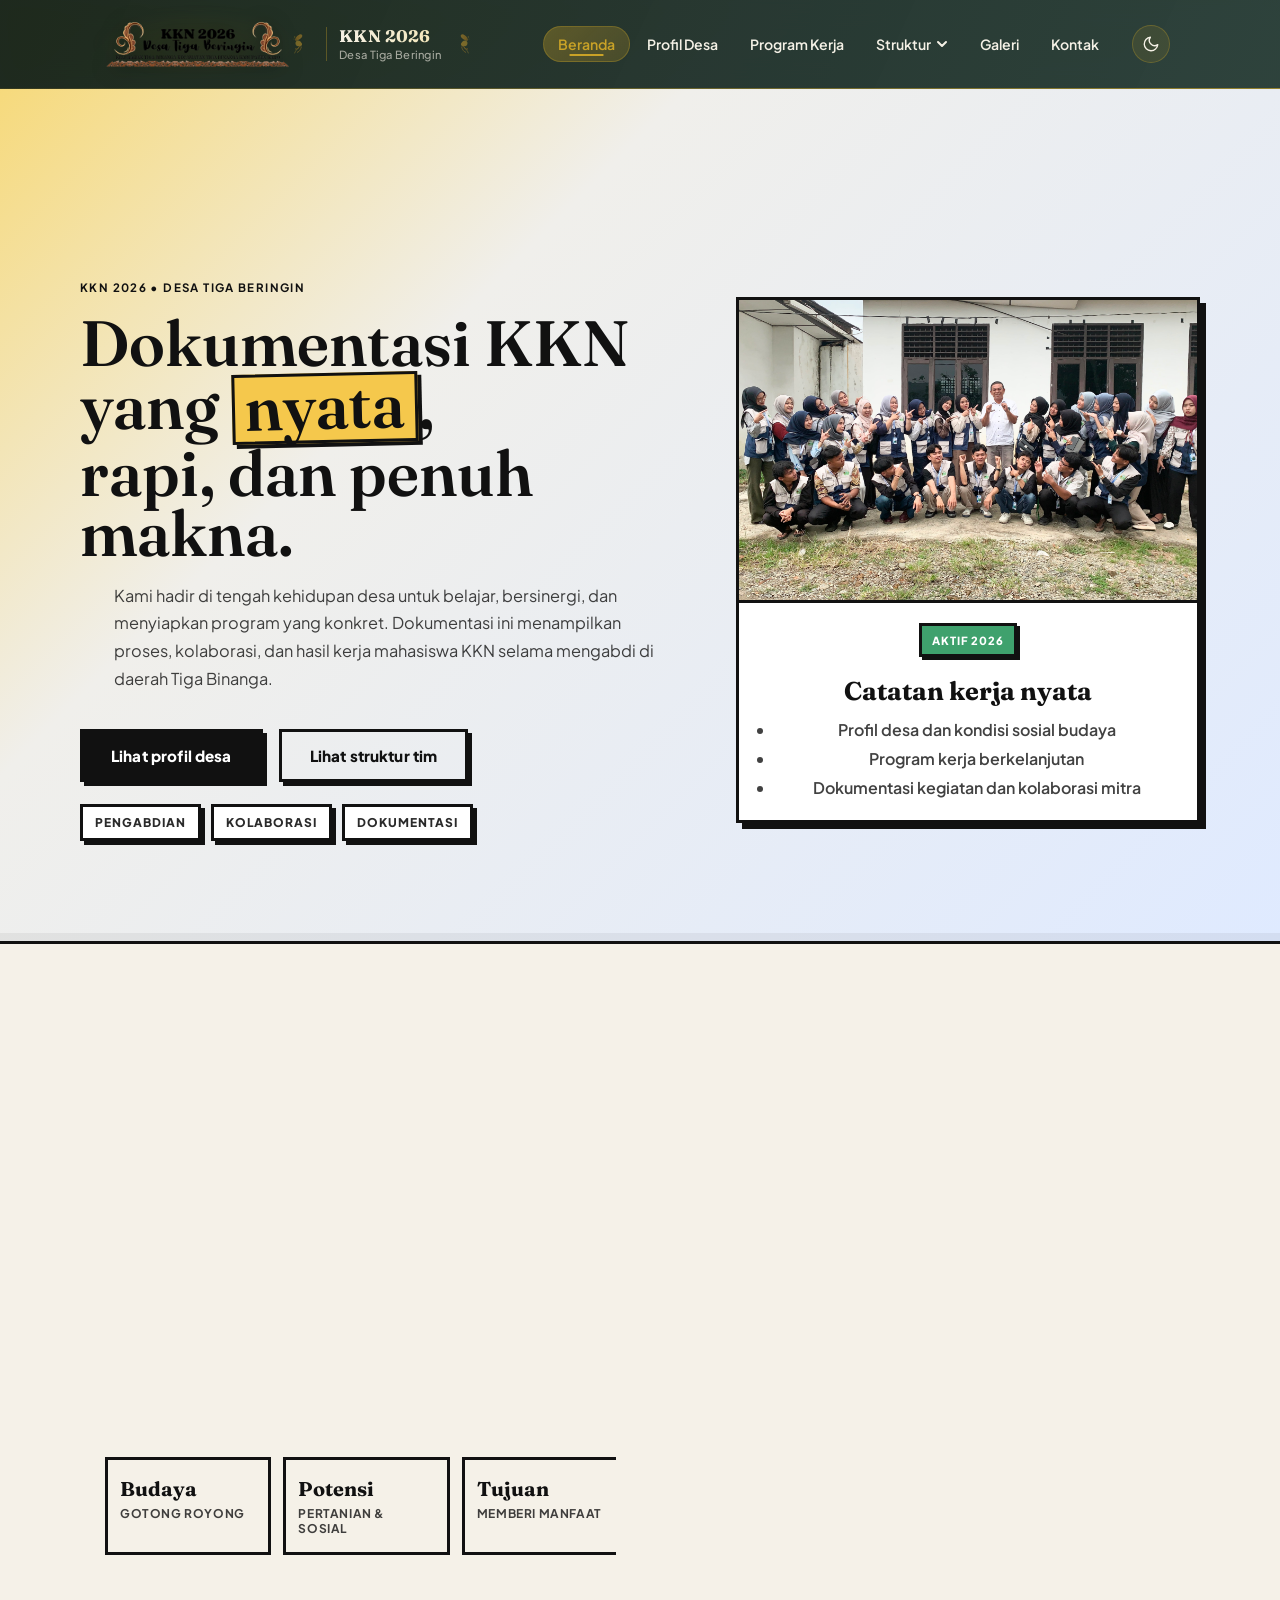
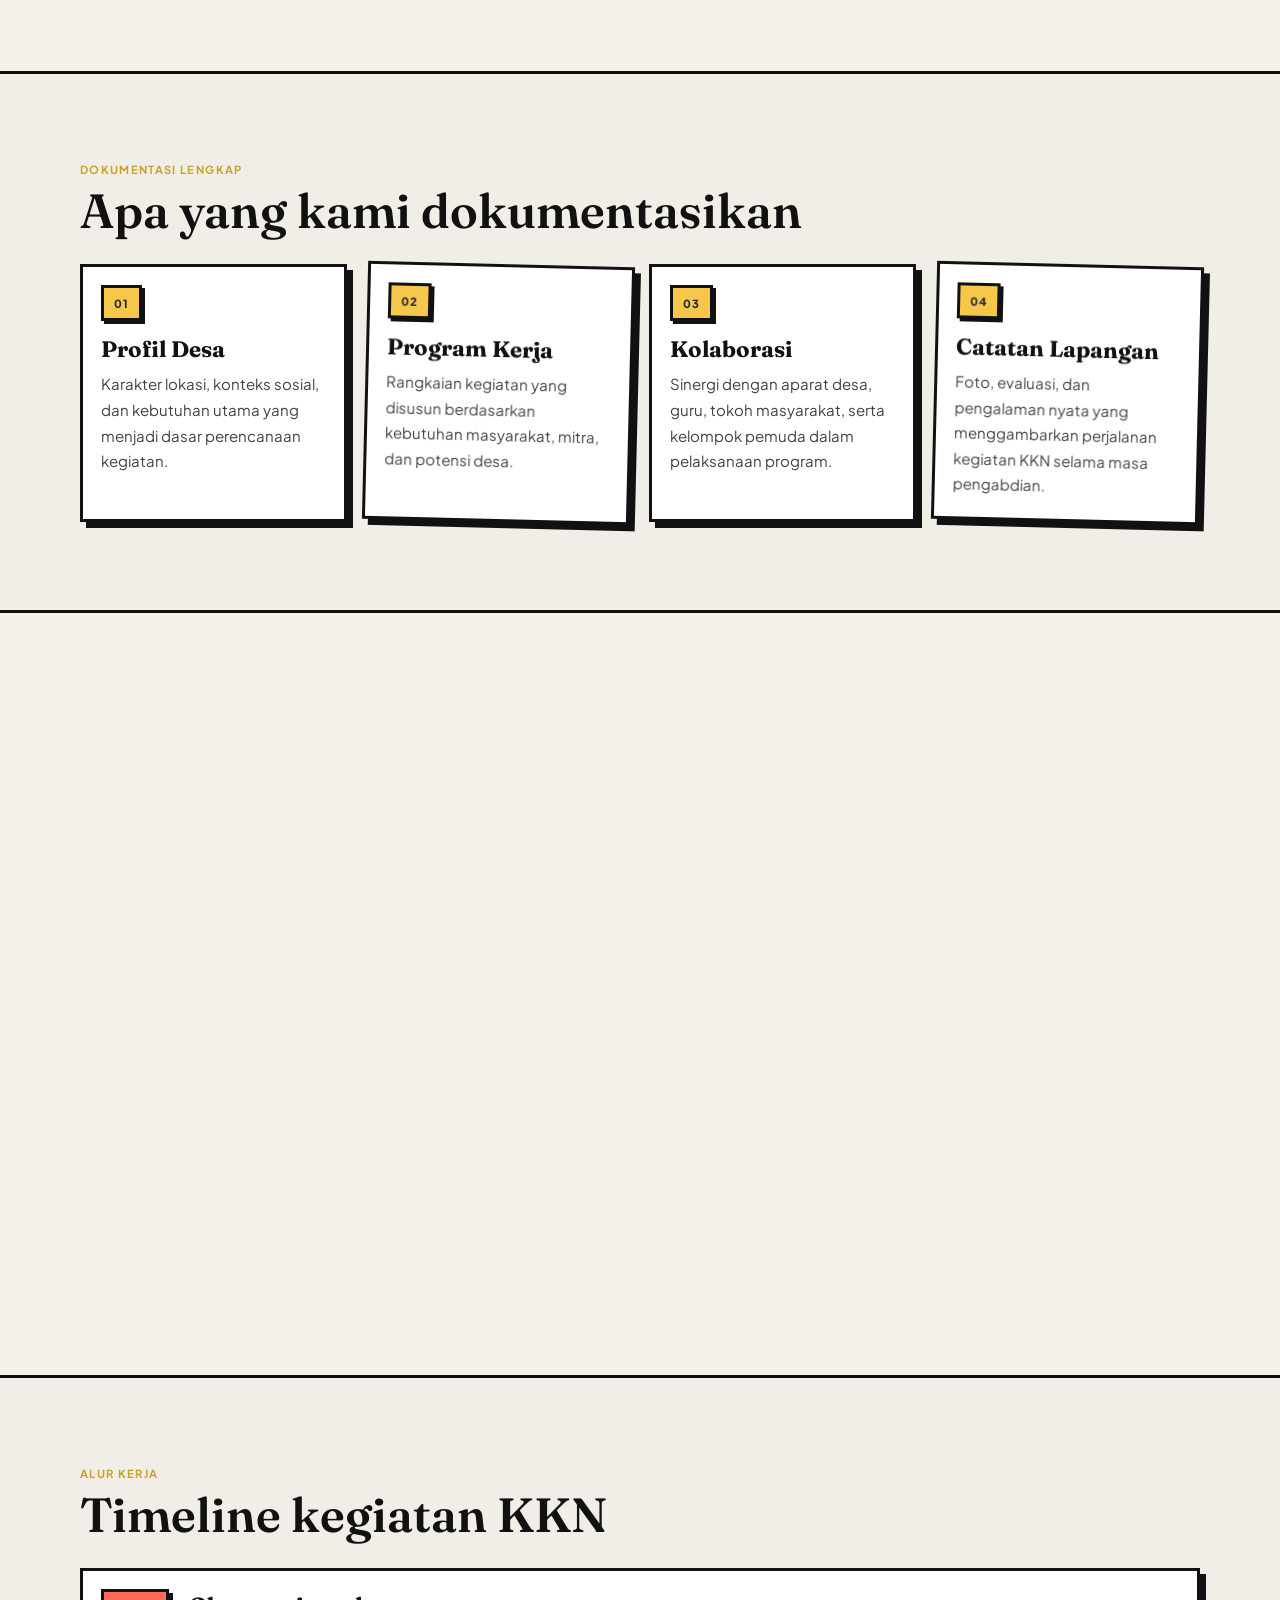
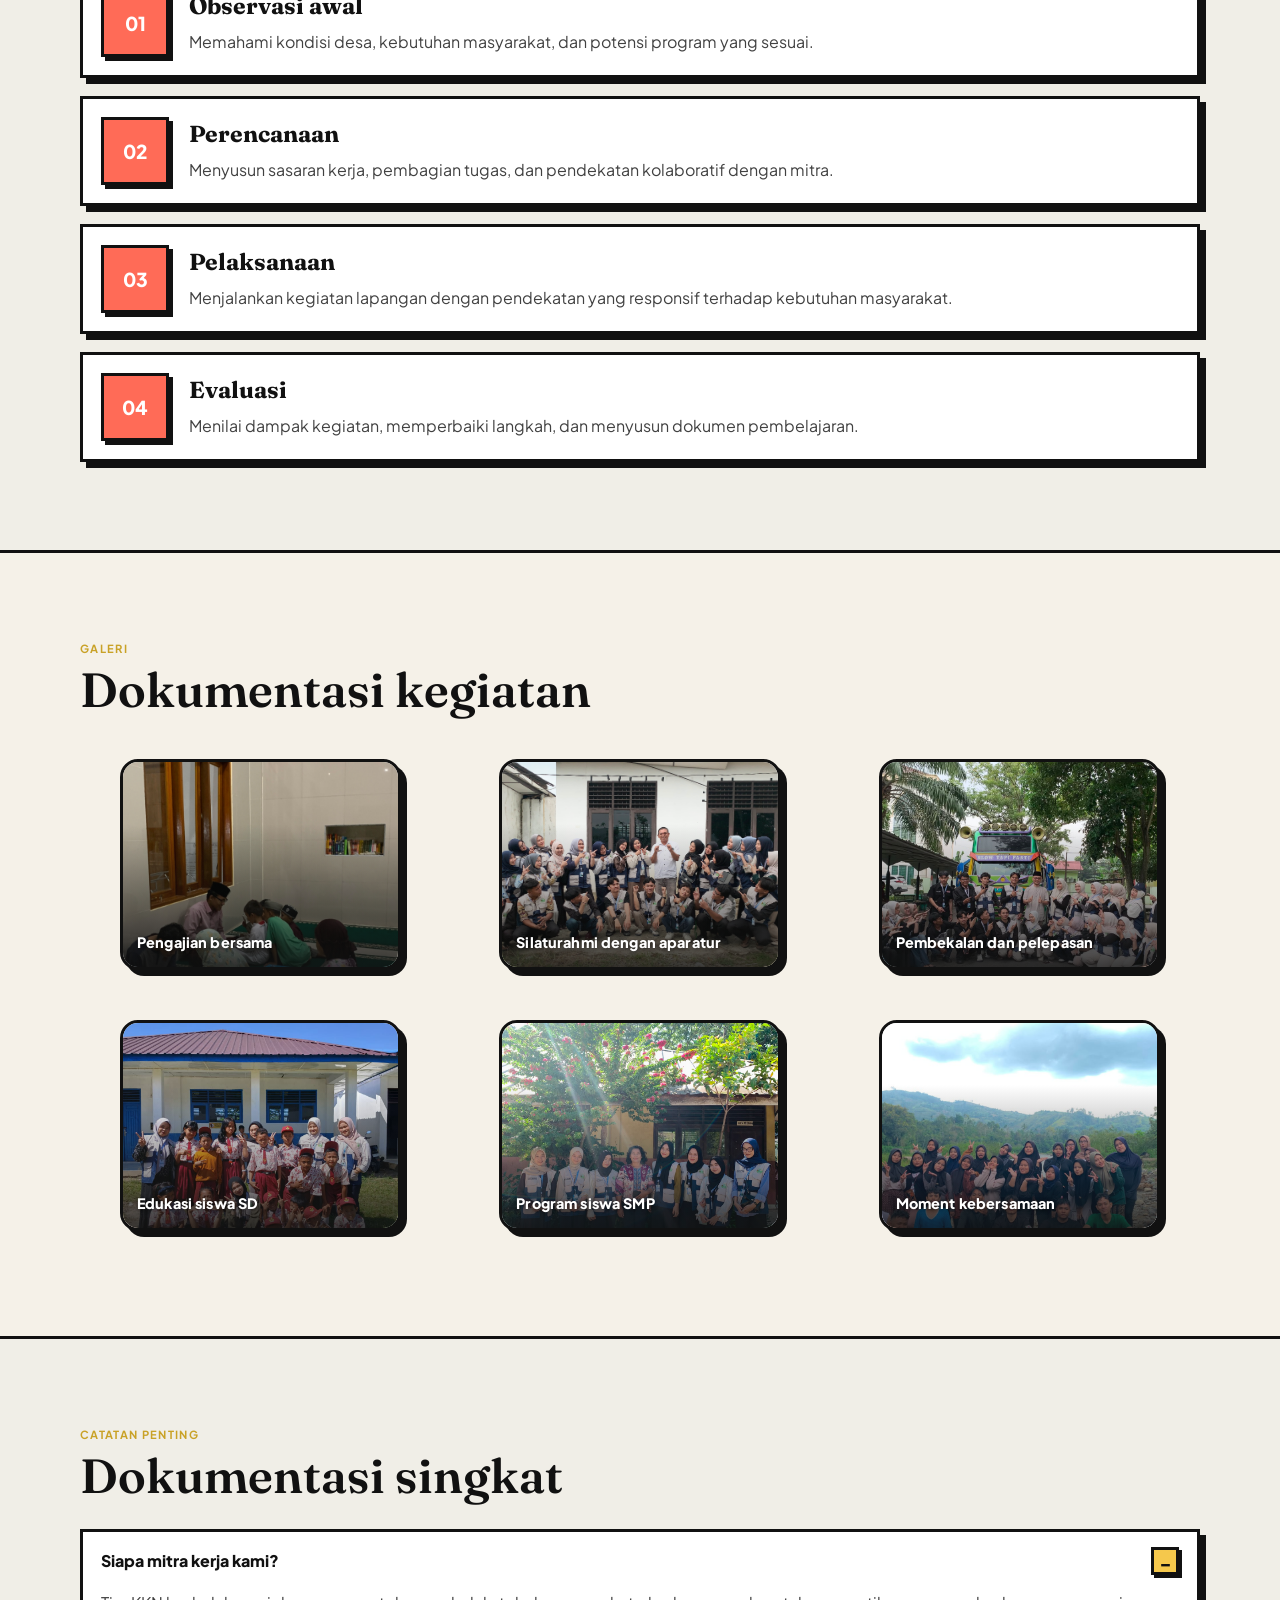
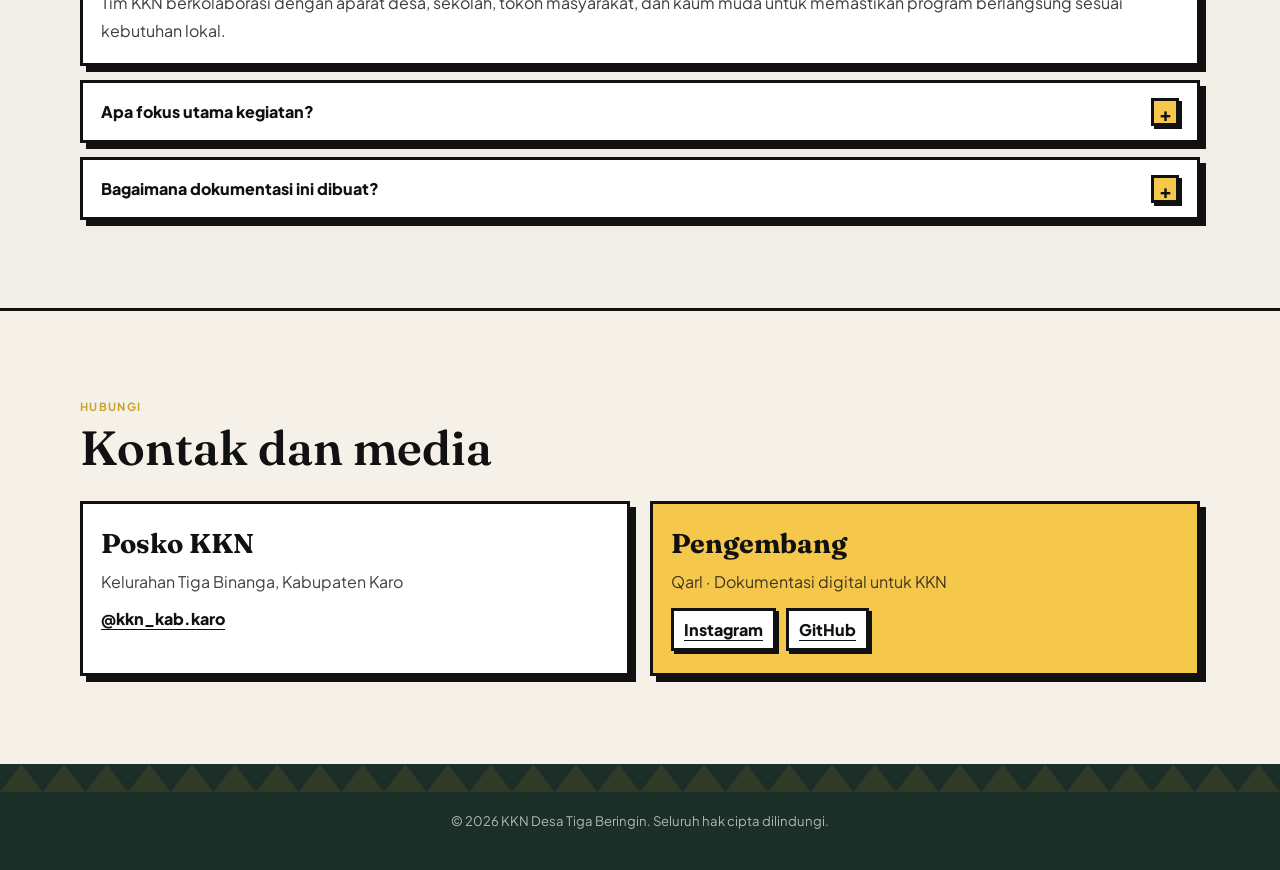
==== commit 1bb8b9fe: "fix: lazy loading, animasi section overlap, caption galeri" ====
--- a/kodePokok/home.html
+++ b/kodePokok/home.html
@@ -3,7 +3,7 @@
   <head>
     <meta charset="UTF-8" />
     <meta name="viewport" content="width=device-width, initial-scale=1.0" />
-    <title>KKN 2026 — Desa Tiga Beringin</title>
+    <title>KKN 2026 — Kelurahan TigaBinanga</title>
     <link rel="preconnect" href="https://fonts.googleapis.com" />
     <link rel="preconnect" href="https://fonts.gstatic.com" crossorigin />
     <link
@@ -39,7 +39,12 @@
         <a href="#beranda" class="brand">
           <!-- Logo PNG asli dari file -->
           <div class="brand-logo-wrap" aria-hidden="true">
-            <img src="png/logo.png" alt="" class="brand-logo-img" />
+            <img
+              src="png/logo.png"
+              alt=""
+              class="brand-logo-img"
+              loading="lazy"
+            />
           </div>
 
           <!-- Ornamen kiri dekoratif -->
@@ -358,743 +363,399 @@
     <div class="nav-backdrop" id="nav-backdrop" aria-hidden="true"></div>
 
     <main>
-      <!-- 1. HERO / BERANDA -->
-      <section id="beranda" class="hero">
-        <div class="hero-particles" aria-hidden="true">
-          <span
-            class="particle"
-            style="
-              left: 6%;
-              --size: 4px;
-              --dur: 11s;
-              --delay: 0s;
-              --drift: 14px;
-            "
-          ></span>
-          <span
-            class="particle"
-            style="
-              left: 16%;
-              --size: 6px;
-              --dur: 14s;
-              --delay: 1.5s;
-              --drift: -18px;
-            "
-          ></span>
-          <span
-            class="particle"
-            style="
-              left: 28%;
-              --size: 3px;
-              --dur: 9s;
-              --delay: 3s;
-              --drift: 10px;
-            "
-          ></span>
-          <span
-            class="particle"
-            style="
-              left: 40%;
-              --size: 5px;
-              --dur: 13s;
-              --delay: 0.8s;
-              --drift: -12px;
-            "
-          ></span>
-          <span
-            class="particle"
-            style="
-              left: 54%;
-              --size: 4px;
-              --dur: 10s;
-              --delay: 2.2s;
-              --drift: 16px;
-            "
-          ></span>
-          <span
-            class="particle"
-            style="
-              left: 66%;
-              --size: 6px;
-              --dur: 15s;
-              --delay: 4s;
-              --drift: -20px;
-            "
-          ></span>
-          <span
-            class="particle"
-            style="
-              left: 78%;
-              --size: 3px;
-              --dur: 12s;
-              --delay: 1.2s;
-              --drift: 8px;
-            "
-          ></span>
-          <span
-            class="particle"
-            style="
-              left: 88%;
-              --size: 5px;
-              --dur: 11.5s;
-              --delay: 2.8s;
-              --drift: -14px;
-            "
-          ></span>
-          <span
-            class="particle"
-            style="
-              left: 94%;
-              --size: 4px;
-              --dur: 13.5s;
-              --delay: 0.4s;
-              --drift: 18px;
-            "
-          ></span>
+      <section id="beranda" class="hero neo-hero">
+        <div class="hero-grid section-inner">
+          <div class="hero-copy" data-reveal="left">
+            <p class="eyebrow">KKN 2026 • Desa Tiga Beringin</p>
+            <h1 class="hero-title">
+              Dokumentasi KKN yang <span>nyata</span>, <br />
+              rapi, dan penuh makna.
+            </h1>
+            <p class="hero-desc">
+              Kami hadir di tengah kehidupan desa untuk belajar, bersinergi, dan
+              menyiapkan program yang konkret. Dokumentasi ini menampilkan
+              proses, kolaborasi, dan hasil kerja mahasiswa KKN selama mengabdi
+              di daerah Tiga Binanga.
+            </p>
+            <div class="hero-actions">
+              <a href="#profil" class="btn btn-solid">Lihat profil desa</a>
+              <button type="button" class="btn btn-ghost" id="struktur-cta-btn">
+                Lihat struktur tim
+              </button>
+            </div>
+            <div class="hero-meta">
+              <span class="feature-tag">Pengabdian</span>
+              <span class="feature-tag">Kolaborasi</span>
+              <span class="feature-tag">Dokumentasi</span>
+            </div>
+          </div>
+
+          <div class="hero-panel" data-reveal="right">
+            <div class="panel-visual">
+              <img
+                src="png/proker/umum/lurah.jpg"
+                alt="Kegiatan KKN bersama aparat desa"
+                loading="lazy"
+              />
+            </div>
+            <div class="panel-meta">
+              <span class="status-badge">Aktif 2026</span>
+              <h3>Catatan kerja nyata</h3>
+              <ul>
+                <li>Profil desa dan kondisi sosial budaya</li>
+                <li>Program kerja berkelanjutan</li>
+                <li>Dokumentasi kegiatan dan kolaborasi mitra</li>
+              </ul>
+            </div>
+          </div>
         </div>
-        <div class="hero-contour" aria-hidden="true">
-          <svg viewBox="0 0 1200 800" preserveAspectRatio="none">
-            <path
-              class="contour-line c1"
-              d="M-50,650 C150,600 300,700 500,640 C700,580 850,660 1050,610 C1150,585 1200,600 1250,590"
-            />
-            <path
-              class="contour-line c2"
-              d="M-50,560 C200,500 350,610 550,540 C750,470 900,560 1100,500 C1180,475 1220,490 1260,480"
-            />
-            <path
-              class="contour-line c3"
-              d="M-50,470 C220,400 380,520 580,440 C780,360 950,460 1150,390 C1200,372 1230,380 1260,372"
-            />
-            <path
-              class="contour-line c4"
-              d="M-50,760 C180,720 330,790 530,740 C730,690 880,760 1080,720 C1160,704 1200,712 1250,706"
-            />
-          </svg>
-        </div>
-
-        <!-- Ornamen hero floating dari logo — versi besar -->
-        <div class="hero-ornamen-kiri" aria-hidden="true">
-          <svg
-            viewBox="0 0 120 160"
-            fill="none"
-            xmlns="http://www.w3.org/2000/svg"
-          >
-            <g class="hero-ornamen-group">
-              <ellipse
-                cx="55"
-                cy="28"
-                rx="24"
-                ry="14"
-                fill="#c9952a"
-                transform="rotate(-40 55 28)"
-                opacity="0.7"
-              />
-              <ellipse
-                cx="38"
-                cy="40"
-                rx="22"
-                ry="12"
-                fill="#b37d20"
-                transform="rotate(-55 38 40)"
-                opacity="0.6"
-              />
-              <path
-                d="M72 82 C66 64 46 50 32 60 C18 70 22 96 42 100 C62 104 76 88 72 82Z"
-                fill="#d4a830"
-                opacity="0.65"
-              />
-              <path
-                d="M72 82 C66 70 50 60 40 70 C30 80 36 96 50 98 C64 100 74 88 72 82Z"
-                fill="#c9952a"
-                opacity="0.5"
-              />
-              <path
-                d="M56 100 C46 114 30 122 22 118"
-                stroke="#b37d20"
-                stroke-width="4"
-                stroke-linecap="round"
-                fill="none"
-                opacity="0.7"
-              />
-              <path
-                d="M64 106 C60 124 50 138 36 142"
-                stroke="#c9952a"
-                stroke-width="3"
-                stroke-linecap="round"
-                fill="none"
-                opacity="0.6"
-              />
-              <path
-                d="M46 110 C34 118 22 132 18 148"
-                stroke="#d4a830"
-                stroke-width="2.5"
-                stroke-linecap="round"
-                fill="none"
-                opacity="0.5"
-              />
-              <circle cx="18" cy="30" r="4.5" fill="#d4a830" opacity="0.5" />
-              <circle cx="12" cy="48" r="3.5" fill="#c9952a" opacity="0.4" />
-              <circle cx="22" cy="18" r="3" fill="#b37d20" opacity="0.4" />
-            </g>
-          </svg>
-        </div>
-        <div class="hero-ornamen-kanan" aria-hidden="true">
-          <svg
-            viewBox="0 0 120 160"
-            fill="none"
-            xmlns="http://www.w3.org/2000/svg"
-            style="transform: scaleX(-1)"
-          >
-            <g class="hero-ornamen-group">
-              <ellipse
-                cx="55"
-                cy="28"
-                rx="24"
-                ry="14"
-                fill="#c9952a"
-                transform="rotate(-40 55 28)"
-                opacity="0.7"
-              />
-              <ellipse
-                cx="38"
-                cy="40"
-                rx="22"
-                ry="12"
-                fill="#b37d20"
-                transform="rotate(-55 38 40)"
-                opacity="0.6"
-              />
-              <path
-                d="M72 82 C66 64 46 50 32 60 C18 70 22 96 42 100 C62 104 76 88 72 82Z"
-                fill="#d4a830"
-                opacity="0.65"
-              />
-              <path
-                d="M72 82 C66 70 50 60 40 70 C30 80 36 96 50 98 C64 100 74 88 72 82Z"
-                fill="#c9952a"
-                opacity="0.5"
-              />
-              <path
-                d="M56 100 C46 114 30 122 22 118"
-                stroke="#b37d20"
-                stroke-width="4"
-                stroke-linecap="round"
-                fill="none"
-                opacity="0.7"
-              />
-              <path
-                d="M64 106 C60 124 50 138 36 142"
-                stroke="#c9952a"
-                stroke-width="3"
-                stroke-linecap="round"
-                fill="none"
-                opacity="0.6"
-              />
-              <path
-                d="M46 110 C34 118 22 132 18 148"
-                stroke="#d4a830"
-                stroke-width="2.5"
-                stroke-linecap="round"
-                fill="none"
-                opacity="0.5"
-              />
-              <circle cx="18" cy="30" r="4.5" fill="#d4a830" opacity="0.5" />
-              <circle cx="12" cy="48" r="3.5" fill="#c9952a" opacity="0.4" />
-              <circle cx="22" cy="18" r="3" fill="#b37d20" opacity="0.4" />
-            </g>
-          </svg>
-        </div>
-
-        <div class="hero-content">
-          <p class="eyebrow reveal">Kuliah Kerja Nyata · 2026</p>
-          <h1 class="hero-title reveal">
-            Tiga Beringin,<br /><em>tanah tempat kami mengabdi.</em>
-          </h1>
-          <p class="hero-desc reveal">
-            Catatan, program, dan cerita dari mahasiswa KKN Universitas Islam
-            Negeri Sumatera Utara selama mengabdi di Kelurahan Tiga Binanga,
-            Kabupaten Karo.
-          </p>
-          <div class="hero-actions reveal">
-            <a href="#profil" class="btn btn-solid">Jelajahi Desa</a>
-            <button type="button" class="btn btn-ghost" id="struktur-cta-btn">
-              Lihat Struktur Panitia
-            </button>
-          </div>
-        </div>
-
-        <!-- Scroll cue baru: ikon lingkaran+panah lebih estetik -->
-        <a href="#profil" class="scroll-cue" aria-label="Gulir ke bawah">
-          <svg viewBox="0 0 40 40" fill="none" aria-hidden="true">
-            <circle
-              cx="20"
-              cy="20"
-              r="18"
-              stroke="currentColor"
-              stroke-width="1.4"
-              opacity="0.5"
-            />
-            <path
-              d="M13 18L20 25L27 18"
-              stroke="currentColor"
-              stroke-width="2"
-              stroke-linecap="round"
-              stroke-linejoin="round"
-            />
-          </svg>
-        </a>
       </section>
 
-      <!-- 2. PROFIL DESA -->
-      <section id="profil" class="section">
+      <section id="profil" class="section neo-section">
         <div class="section-inner">
-          <p class="eyebrow" data-reveal="blur">Tentang Tempat Ini</p>
-          <h2 class="section-title">Profil Desa</h2>
-          <div class="profil-grid">
-            <div class="profil-text" data-reveal="left">
+          <div class="section-head" data-reveal="blur">
+            <p class="eyebrow">Tentang lokasi</p>
+            <h2 class="section-title">Profil Desa Tiga Beringin</h2>
+          </div>
+
+          <div class="profile-grid">
+            <div class="story-card" data-reveal="left">
               <p>
-                Desa Tiga Beringin berada di dataran tinggi Kabupaten Karo,
-                diapit ladang sayur dan kebun jeruk yang menjadi sumber
-                penghidupan utama warganya. Udara sejuk dan kontur tanah
-                berbukit membentuk pola hidup yang erat dengan alam dan kerja
-                gotong royong.
+                Desa Tiga Beringin merupakan desa yang memiliki karakter
+                agraris, kental dengan budaya gotong royong, serta kondisi
+                lingkungan yang mendukung tumbuhnya kegiatan sosial dan edukasi.
+                Keberadaan masyarakat yang terbuka terhadap inovasi membuat
+                proses pengabdian berjalan dengan semangat belajar dan
+                kolaborasi.
               </p>
               <p>
-                Bagian ini dapat diisi dengan narasi lengkap mengenai letak
-                geografis, jumlah penduduk, serta potensi unggulan desa.
+                Di tengah aktivitas harian warga, kami berupaya hadir sebagai
+                mitra yang membantu menguatkan literasi, menyusun program kerja
+                yang relevan, serta menjaga hubungan baik dengan aparat desa,
+                tokoh masyarakat, dan generasi muda.
               </p>
-              <div class="profil-stats">
-                <div class="stat">
-                  <strong>Tiga Binanga</strong><span>Kecamatan</span>
+
+              <div class="mini-stats">
+                <div>
+                  <strong>Budaya</strong>
+                  <span>Gotong royong</span>
                 </div>
-                <div class="stat">
-                  <strong>Karo</strong><span>Kabupaten</span>
+                <div>
+                  <strong>Potensi</strong>
+                  <span>Pertanian & sosial</span>
                 </div>
-                <div class="stat">
-                  <strong>2026</strong><span>Tahun Pengabdian</span>
+                <div>
+                  <strong>Tujuan</strong>
+                  <span>Memberi manfaat</span>
                 </div>
               </div>
             </div>
-            <div class="profil-visual" data-reveal="right">
-              <svg
-                viewBox="0 0 400 420"
-                class="village-illustration"
-                aria-hidden="true"
-              >
-                <path
-                  class="hill hill-back"
-                  d="M0,260 C80,210 160,250 240,200 C300,165 360,195 400,175 L400,420 L0,420 Z"
-                />
-                <path
-                  class="hill hill-mid"
-                  d="M0,300 C90,260 170,300 250,255 C320,220 370,245 400,230 L400,420 L0,420 Z"
-                />
-                <g class="house">
-                  <path d="M150,300 L200,255 L250,300 Z" />
-                  <rect x="160" y="300" width="80" height="60" />
-                  <rect
-                    x="190"
-                    y="320"
-                    width="20"
-                    height="40"
-                    class="house-door"
-                  />
-                </g>
-                <path
-                  class="hill hill-front"
-                  d="M0,340 C100,310 180,345 260,310 C320,285 370,305 400,300 L400,420 L0,420 Z"
-                />
-                <g class="tea-rows">
-                  <path d="M40,400 L100,370" />
-                  <path d="M70,410 L140,378" />
-                  <path d="M110,415 L185,382" />
-                  <path d="M260,418 L320,388" />
-                  <path d="M300,420 L360,392" />
-                </g>
-              </svg>
+
+            <div class="visual-stack" data-reveal="right">
+              <div class="img-card tall">
+                <img
+                  src="png/proker/umum/sd.jpeg"
+                  alt="Kegiatan edukasi di sekolah desa"
+                  loading="lazy"
+                />
+              </div>
+              <div class="img-card small">
+                <img
+                  src="png/proker/islami/pengajian.jpg"
+                  alt="Kegiatan keagamaan"
+                  loading="lazy"
+                />
+              </div>
             </div>
           </div>
         </div>
       </section>
 
-      <!-- 3. PROGRAM KERJA -->
-      <section id="proker" class="section section-tint">
+      <section id="dokumen" class="section neo-section alt-panel">
         <div class="section-inner">
-          <p class="eyebrow" data-reveal="blur">Apa yang Kami Kerjakan</p>
-          <h2 class="section-title">Program Kerja</h2>
-          <div class="card-grid">
-            <article class="program-card" data-reveal="flip">
-              <div class="program-icon">
-                <svg viewBox="0 0 48 48" fill="none" aria-hidden="true">
-                  <path
-                    d="M6 12 L24 6 L42 12 L24 18 Z"
-                    stroke="currentColor"
-                    stroke-width="2"
-                    stroke-linejoin="round"
-                  />
-                  <path
-                    d="M12 16 V32 C12 35 17 38 24 38 C31 38 36 35 36 32 V16"
-                    stroke="currentColor"
-                    stroke-width="2"
-                    stroke-linecap="round"
-                  />
-                  <path
-                    d="M42 12 V24"
-                    stroke="currentColor"
-                    stroke-width="2"
-                    stroke-linecap="round"
-                  />
-                </svg>
-              </div>
-              <h3>Pendidikan</h3>
+          <div class="section-head" data-reveal="blur">
+            <p class="eyebrow">Dokumentasi lengkap</p>
+            <h2 class="section-title">Apa yang kami dokumentasikan</h2>
+          </div>
+
+          <div class="doc-grid">
+            <article class="doc-card" data-reveal="pop">
+              <span class="doc-index">01</span>
+              <h3>Profil Desa</h3>
               <p>
-                Bimbingan belajar dan pelatihan literasi untuk anak-anak desa.
+                Karakter lokasi, konteks sosial, dan kebutuhan utama yang
+                menjadi dasar perencanaan kegiatan.
               </p>
             </article>
-            <article class="program-card" data-reveal="flip">
-              <div class="program-icon">
-                <svg viewBox="0 0 48 48" fill="none" aria-hidden="true">
-                  <path
-                    d="M24 6 C24 6 14 16 14 26 C14 32 18.5 37 24 37 C29.5 37 34 32 34 26 C34 16 24 6 24 6 Z"
-                    stroke="currentColor"
-                    stroke-width="2"
-                    stroke-linejoin="round"
-                  />
-                  <path
-                    d="M24 37 V44"
-                    stroke="currentColor"
-                    stroke-width="2"
-                    stroke-linecap="round"
-                  />
-                  <path
-                    d="M17 42 H31"
-                    stroke="currentColor"
-                    stroke-width="2"
-                    stroke-linecap="round"
-                  />
-                </svg>
-              </div>
-              <h3>Lingkungan</h3>
+            <article class="doc-card" data-reveal="pop">
+              <span class="doc-index">02</span>
+              <h3>Program Kerja</h3>
               <p>
-                Penghijauan, pengelolaan sampah, dan edukasi lingkungan hidup.
+                Rangkaian kegiatan yang disusun berdasarkan kebutuhan
+                masyarakat, mitra, dan potensi desa.
               </p>
             </article>
-            <article class="program-card" data-reveal="flip">
-              <div class="program-icon">
-                <svg viewBox="0 0 48 48" fill="none" aria-hidden="true">
-                  <path
-                    d="M24 8 C16 8 12 14 12 20 C12 28 24 40 24 40 C24 40 36 28 36 20 C36 14 32 8 24 8 Z"
-                    stroke="currentColor"
-                    stroke-width="2"
-                    stroke-linejoin="round"
-                  />
-                  <path
-                    d="M24 15 V25 M19 20 H29"
-                    stroke="currentColor"
-                    stroke-width="2"
-                    stroke-linecap="round"
-                  />
-                </svg>
-              </div>
-              <h3>Kesehatan</h3>
-              <p>Penyuluhan kesehatan dan kegiatan posyandu bersama warga.</p>
+            <article class="doc-card" data-reveal="pop">
+              <span class="doc-index">03</span>
+              <h3>Kolaborasi</h3>
+              <p>
+                Sinergi dengan aparat desa, guru, tokoh masyarakat, serta
+                kelompok pemuda dalam pelaksanaan program.
+              </p>
+            </article>
+            <article class="doc-card" data-reveal="pop">
+              <span class="doc-index">04</span>
+              <h3>Catatan Lapangan</h3>
+              <p>
+                Foto, evaluasi, dan pengalaman nyata yang menggambarkan
+                perjalanan kegiatan KKN selama masa pengabdian.
+              </p>
             </article>
           </div>
         </div>
       </section>
 
-      <!-- 4. GALERI -->
-      <section id="galeri" class="section">
+      <section id="proker" class="section neo-section">
         <div class="section-inner">
-          <p class="eyebrow" data-reveal="blur">Dokumentasi</p>
-          <h2 class="section-title">Galeri Kegiatan</h2>
-          <p class="section-sub" data-reveal="blur">
-            Sorotan momen dari rangkaian kegiatan KKN diisi dengan dokumentasi
-            asli saat kegiatan berlangsung.
-          </p>
-          <div class="gallery-grid">
-            <div class="gallery-tile" data-reveal="pop">
-              <svg viewBox="0 0 48 48" fill="none" aria-hidden="true">
-                <rect
-                  x="6"
-                  y="10"
-                  width="36"
-                  height="28"
-                  rx="3"
-                  stroke="currentColor"
-                  stroke-width="2"
-                />
-                <circle
-                  cx="16"
-                  cy="20"
-                  r="3.5"
-                  stroke="currentColor"
-                  stroke-width="2"
-                />
-                <path
-                  d="M6 32 L18 22 L26 28 L34 18 L42 26"
-                  stroke="currentColor"
-                  stroke-width="2"
-                  stroke-linecap="round"
-                  stroke-linejoin="round"
-                />
-              </svg>
-              <span>Kegiatan Belajar</span>
-            </div>
-            <div class="gallery-tile" data-reveal="pop">
-              <svg viewBox="0 0 48 48" fill="none" aria-hidden="true">
-                <path
-                  d="M24 6 L24 26 M14 16 L24 26 L34 16"
-                  stroke="currentColor"
-                  stroke-width="2"
-                  stroke-linecap="round"
-                  stroke-linejoin="round"
-                />
-                <path
-                  d="M10 30 C10 38 16 42 24 42 C32 42 38 38 38 30"
-                  stroke="currentColor"
-                  stroke-width="2"
-                  stroke-linecap="round"
-                />
-              </svg>
-              <span>Gotong Royong</span>
-            </div>
-            <div class="gallery-tile" data-reveal="pop">
-              <svg viewBox="0 0 48 48" fill="none" aria-hidden="true">
-                <circle
-                  cx="24"
-                  cy="18"
-                  r="8"
-                  stroke="currentColor"
-                  stroke-width="2"
-                />
-                <path
-                  d="M10 42 C10 32 16 27 24 27 C32 27 38 32 38 42"
-                  stroke="currentColor"
-                  stroke-width="2"
-                  stroke-linecap="round"
-                />
-              </svg>
-              <span>Posyandu</span>
-            </div>
+          <div class="section-head" data-reveal="blur">
+            <p class="eyebrow">Program kerja</p>
+            <h2 class="section-title">Rangkaian kegiatan utama</h2>
+          </div>
+
+          <div class="program-grid">
+            <article class="neo-program-card" data-reveal="flip">
+              <img
+                src="png/proker/umum/partisipasi_pemupukan.jpg"
+                alt="Program sosial dan pertanian"
+                loading="lazy"
+              />
+              <div class="program-copy">
+                <span class="chip">Pertanian</span>
+                <h3>Pemberdayaan dan edukasi pertanian</h3>
+                <p>
+                  Memberikan pemahaman mengenai pengelolaan lahan, teknologi
+                  sederhana, dan pelibatan masyarakat dalam kegiatan produktif.
+                </p>
+              </div>
+            </article>
+
+            <article class="neo-program-card" data-reveal="flip">
+              <img
+                src="png/proker/umum/smp.jpeg"
+                alt="Program edukasi generasi muda"
+                loading="lazy"
+              />
+              <div class="program-copy">
+                <span class="chip">Pendidikan</span>
+                <h3>Pendidikan dan bimbingan belajar</h3>
+                <p>
+                  Mendukung literasi, belajar mandiri, dan interaksi positif
+                  dengan siswa dan generasi muda di lingkungan desa.
+                </p>
+              </div>
+            </article>
+
+            <article class="neo-program-card" data-reveal="flip">
+              <img
+                src="png/proker/umum/keberangkatan.jpeg"
+                alt="Persiapan KKN"
+                loading="lazy"
+              />
+              <div class="program-copy">
+                <span class="chip">Persiapan</span>
+                <h3>Pembekalan dan sosialisasi</h3>
+                <p>
+                  Memperkuat pemahaman awal sebelum masuk ke lapangan dan
+                  memastikan sinergi dengan dosen pembimbing serta mitra.
+                </p>
+              </div>
+            </article>
           </div>
         </div>
       </section>
 
-      <!-- 5. KONTAK -->
-      <section id="kontak" class="section section-tint">
+      <section id="timeline" class="section neo-section alt-panel">
         <div class="section-inner">
-          <p class="eyebrow" data-reveal="blur">Hubungi Kami</p>
-          <h2 class="section-title">Kontak</h2>
-          <div class="kontak-grid">
-            <!-- Kiri: Alamat + Instagram KKN dengan ikon WA -->
-            <div class="kontak-info" data-reveal="left">
-              <div class="kontak-row">
-                <svg viewBox="0 0 24 24" fill="none" aria-hidden="true">
-                  <path
-                    d="M12 22 C12 22 19 14.5 19 9.5 C19 5.36 15.64 2 12 2 C8.36 2 5 5.36 5 9.5 C5 14.5 12 22 12 22 Z"
-                    stroke="currentColor"
-                    stroke-width="1.8"
-                  />
-                  <circle
-                    cx="12"
-                    cy="9.5"
-                    r="2.8"
-                    stroke="currentColor"
-                    stroke-width="1.8"
-                  />
-                </svg>
-                <div>
-                  <strong>Alamat</strong>
-                  <p>Posko KKN Kelurahan TigaBinanga</p>
-                </div>
-              </div>
-
-              <!-- Ikon Instagram -->
-              <div class="kontak-row">
-                <svg
-                  viewBox="0 0 24 24"
-                  fill="none"
-                  class="kontak-ig-icon"
-                  aria-hidden="true"
-                >
-                  <rect
-                    x="3.5"
-                    y="3.5"
-                    width="17"
-                    height="17"
-                    rx="5"
-                    stroke="currentColor"
-                    stroke-width="1.8"
-                  />
-                  <circle
-                    cx="12"
-                    cy="12"
-                    r="4"
-                    stroke="currentColor"
-                    stroke-width="1.8"
-                  />
-                  <circle cx="17.4" cy="6.6" r="1.1" fill="currentColor" />
-                </svg>
-                <div>
-                  <strong>Instagram KKN Kami</strong>
-                  <a
-                    href="https://www.instagram.com/kkn_kab.karo?igsh=NnR2cWR4ZGIzcnVh"
-                    target="_blank"
-                    rel="noopener noreferrer"
-                    class="kontak-social-link"
-                    >@kkn_kab.karo</a
-                  >
-                </div>
-              </div>
-
-              <!-- Tombol CTA: ke Instagram KKN -->
+          <div class="section-head" data-reveal="blur">
+            <p class="eyebrow">Alur kerja</p>
+            <h2 class="section-title">Timeline kegiatan KKN</h2>
+          </div>
+
+          <div class="timeline">
+            <div class="timeline-item" data-reveal="left">
+              <span class="timeline-step">01</span>
+              <div>
+                <h3>Observasi awal</h3>
+                <p>
+                  Memahami kondisi desa, kebutuhan masyarakat, dan potensi
+                  program yang sesuai.
+                </p>
+              </div>
+            </div>
+            <div class="timeline-item" data-reveal="left">
+              <span class="timeline-step">02</span>
+              <div>
+                <h3>Perencanaan</h3>
+                <p>
+                  Menyusun sasaran kerja, pembagian tugas, dan pendekatan
+                  kolaboratif dengan mitra.
+                </p>
+              </div>
+            </div>
+            <div class="timeline-item" data-reveal="left">
+              <span class="timeline-step">03</span>
+              <div>
+                <h3>Pelaksanaan</h3>
+                <p>
+                  Menjalankan kegiatan lapangan dengan pendekatan yang responsif
+                  terhadap kebutuhan masyarakat.
+                </p>
+              </div>
+            </div>
+            <div class="timeline-item" data-reveal="left">
+              <span class="timeline-step">04</span>
+              <div>
+                <h3>Evaluasi</h3>
+                <p>
+                  Menilai dampak kegiatan, memperbaiki langkah, dan menyusun
+                  dokumen pembelajaran.
+                </p>
+              </div>
+            </div>
+          </div>
+        </div>
+      </section>
+
+      <section id="galeri" class="section neo-section">
+        <div class="section-inner">
+          <div class="section-head" data-reveal="blur">
+            <p class="eyebrow">Galeri</p>
+            <h2 class="section-title">Dokumentasi kegiatan</h2>
+          </div>
+
+          <div class="gallery-grid neo-gallery">
+            <figure class="gallery-tile" data-reveal="pop">
+              <img
+                src="png/proker/islami/pengajian.jpg"
+                alt="Kegiatan pengajian"
+                loading="lazy"
+              />
+              <figcaption>Pengajian bersama</figcaption>
+            </figure>
+            <figure class="gallery-tile" data-reveal="pop">
+              <img
+                src="png/proker/umum/lurah.jpg"
+                alt="Silaturahmi dengan aparat desa"
+                loading="lazy"
+              />
+              <figcaption>Silaturahmi dengan aparatur</figcaption>
+            </figure>
+            <figure class="gallery-tile" data-reveal="pop">
+              <img
+                src="png/proker/umum/keberangkatan.jpeg"
+                alt="Pelepasan KKN"
+                loading="lazy"
+              />
+              <figcaption>Pembekalan dan pelepasan</figcaption>
+            </figure>
+            <figure class="gallery-tile" data-reveal="pop">
+              <img
+                src="png/proker/umum/sd.jpeg"
+                alt="Edukasi siswa SD"
+                loading="lazy"
+              />
+              <figcaption>Edukasi siswa SD</figcaption>
+            </figure>
+            <figure class="gallery-tile" data-reveal="pop">
+              <img
+                src="png/proker/umum/smp.jpeg"
+                alt="Program pelatihan siswa SMP"
+                loading="lazy"
+              />
+              <figcaption>Program siswa SMP</figcaption>
+            </figure>
+            <figure class="gallery-tile" data-reveal="pop">
+              <img
+                src="png/proker/umum/mandi bersama.jpeg"
+                alt="Kegiatan rekreasi dan kebersamaan"
+                loading="lazy"
+              />
+              <figcaption>Moment kebersamaan</figcaption>
+            </figure>
+          </div>
+        </div>
+      </section>
+
+      <section id="faq" class="section neo-section alt-panel">
+        <div class="section-inner">
+          <div class="section-head" data-reveal="blur">
+            <p class="eyebrow">Catatan penting</p>
+            <h2 class="section-title">Dokumentasi singkat</h2>
+          </div>
+
+          <div class="faq-list">
+            <details class="faq-item" open>
+              <summary>Siapa mitra kerja kami?</summary>
+              <p>
+                Tim KKN berkolaborasi dengan aparat desa, sekolah, tokoh
+                masyarakat, dan kaum muda untuk memastikan program berlangsung
+                sesuai kebutuhan lokal.
+              </p>
+            </details>
+            <details class="faq-item">
+              <summary>Apa fokus utama kegiatan?</summary>
+              <p>
+                Fokusnya tidak hanya pada satu bidang, tetapi pada edukasi,
+                sosial, dan penguatan hubungan komunitas agar manfaatnya
+                bersifat menyeluruh.
+              </p>
+            </details>
+            <details class="faq-item">
+              <summary>Bagaimana dokumentasi ini dibuat?</summary>
+              <p>
+                Dokumentasi bersumber dari kegiatan nyata, foto lapangan, dan
+                pengalaman tim selama menjalani proses pengabdian di Desa Tiga
+                Beringin.
+              </p>
+            </details>
+          </div>
+        </div>
+      </section>
+
+      <section id="kontak" class="section neo-section">
+        <div class="section-inner">
+          <div class="section-head" data-reveal="blur">
+            <p class="eyebrow">Hubungi</p>
+            <h2 class="section-title">Kontak dan media</h2>
+          </div>
+
+          <div class="contact-grid">
+            <div class="contact-card" data-reveal="left">
+              <h3>Posko KKN</h3>
+              <p>Kelurahan Tiga Binanga, Kabupaten Karo</p>
               <a
                 href="https://www.instagram.com/kkn_kab.karo?igsh=NnR2cWR4ZGIzcnVh"
                 target="_blank"
                 rel="noopener noreferrer"
-                class="btn btn-ig"
+                >@kkn_kab.karo</a
               >
-                <svg viewBox="0 0 24 24" fill="none" aria-hidden="true">
-                  <rect
-                    x="3.5"
-                    y="3.5"
-                    width="17"
-                    height="17"
-                    rx="5"
-                    stroke="currentColor"
-                    stroke-width="1.8"
-                  />
-                  <circle
-                    cx="12"
-                    cy="12"
-                    r="4"
-                    stroke="currentColor"
-                    stroke-width="1.8"
-                  />
-                  <circle cx="17.4" cy="6.6" r="1.1" fill="currentColor" />
-                </svg>
-                <span>Ikuti Instagram Kami</span>
-              </a>
-            </div>
-
-            <!-- Kanan: Dikembangkan oleh -->
-            <div class="kontak-dev" data-reveal="right">
-              <p class="kontak-dev-label">Dikembangkan Oleh</p>
-              <div class="dev-cards">
-                <div class="dev-card dev-card-project">
-                  <div class="dev-avatar dev-avatar-project" aria-hidden="true">
-                    <!-- Placeholder logo qalopi.ai — akan diganti dengan logo asli -->
-                    <img
-                      src="png/dev.jpeg"
-                      alt="Logo Qalopi.ai"
-                      class="dev-avatar-img"
-                      onerror="
-                        this.style.display = 'none';
-                        this.nextElementSibling.style.display = 'flex';
-                      "
-                    />
-                    <svg
-                      class="dev-avatar-fallback"
-                      viewBox="0 0 24 24"
-                      fill="none"
-                      style="display: none"
-                    >
-                      <path
-                        d="M12 3L20 7.5V16.5L12 21L4 16.5V7.5L12 3Z"
-                        stroke="currentColor"
-                        stroke-width="1.7"
-                        stroke-linejoin="round"
-                      />
-                      <path
-                        d="M12 12L20 7.5M12 12L4 7.5M12 12V21"
-                        stroke="currentColor"
-                        stroke-width="1.7"
-                        stroke-linejoin="round"
-                      />
-                    </svg>
-                  </div>
-                  <div class="dev-info">
-                    <strong>Qarl</strong>
-                    <p class="dev-project-desc">
-                      Kepoin Media Sosial Pengembang
-                    </p>
-                    <div class="dev-links dev-links-row">
-                      <!--
-                        TODO: Dokumen PDF tentang Qalopi.ai BELUM SIAP.
-                        href di bawah ini ("pdf/qalopi-ai-profile.pdf") adalah PLACEHOLDER.
-                        Ganti dengan path PDF asli begitu dokumen profil Qalopi.ai tersedia,
-                        lalu letakkan file PDF-nya di folder /pdf pada root project.
-                      -->
-                      <a
-                        href="pdf/qalopi-ai-profile.pdf"
-                        target="_blank"
-                        rel="noopener noreferrer"
-                        class="dev-link dev-link-web"
-                        aria-label="Lihat dokumen profil Qalopi.ai (PDF)"
-                        title="Profil Qalopi.ai (PDF)"
-                      >
-                        <img
-                          src="png/qalopi.aiNewlogo.png"
-                          alt="Qalopi.ai"
-                          class="dev-link-web-img"
-                        />
-                      </a>
-                      <a
-                        href="https://www.instagram.com/qarlbanihakim?igsh=OG05bmEyczZ4ZHNi"
-                        target="_blank"
-                        rel="noopener noreferrer"
-                        class="dev-link dev-link-ig"
-                        aria-label="Instagram Qalopi.ai"
-                        title="Instagram"
-                      >
-                        <svg viewBox="0 0 24 24" fill="none" aria-hidden="true">
-                          <rect
-                            x="3.5"
-                            y="3.5"
-                            width="17"
-                            height="17"
-                            rx="5"
-                            stroke="currentColor"
-                            stroke-width="1.7"
-                          />
-                          <circle
-                            cx="12"
-                            cy="12"
-                            r="3.6"
-                            stroke="currentColor"
-                            stroke-width="1.7"
-                          />
-                          <circle
-                            cx="17.2"
-                            cy="6.8"
-                            r="1"
-                            fill="currentColor"
-                          />
-                        </svg>
-                      </a>
-                      <a
-                        href="https://github.com/hayqalbanihakim212-crypto"
-                        target="_blank"
-                        rel="noopener noreferrer"
-                        class="dev-link dev-link-github"
-                        aria-label="GitHub Qalopi.ai"
-                        title="GitHub"
-                      >
-                        <svg
-                          viewBox="0 0 24 24"
-                          fill="currentColor"
-                          aria-hidden="true"
-                        >
-                          <path
-                            d="M12 0.5C5.65 0.5 0.5 5.78 0.5 12.3c0 5.21 3.29 9.63 7.86 11.19.57.11.78-.26.78-.57 0-.28-.01-1.22-.02-2.21-3.2.72-3.87-1.42-3.87-1.42-.52-1.36-1.28-1.72-1.28-1.72-1.04-.73.08-.71.08-.71 1.15.08 1.76 1.21 1.76 1.21 1.02 1.78 2.68 1.27 3.33.97.1-.75.39-1.27.71-1.56-2.55-.3-5.24-1.31-5.24-5.83 0-1.29.44-2.34 1.16-3.16-.12-.3-.5-1.52.11-3.16 0 0 .95-.31 3.12 1.21a10.7 10.7 0 015.68 0c2.16-1.52 3.11-1.21 3.11-1.21.62 1.64.24 2.86.12 3.16.72.82 1.16 1.87 1.16 3.16 0 4.53-2.7 5.53-5.26 5.82.41.37.78 1.1.78 2.22 0 1.6-.01 2.89-.01 3.28 0 .31.21.69.79.57C20.71 21.92 24 17.5 24 12.3 24 5.78 18.85.5 12.5.5h-.5Z"
-                          />
-                        </svg>
-                      </a>
-                    </div>
-                  </div>
-                </div>
+            </div>
+            <div class="contact-card accent" data-reveal="right">
+              <h3>Pengembang</h3>
+              <p>Qarl · Dokumentasi digital untuk KKN</p>
+              <div class="contact-links">
+                <a
+                  href="https://www.instagram.com/qarlbanihakim?igsh=OG05bmEyczZ4ZHNi"
+                  target="_blank"
+                  rel="noopener noreferrer"
+                  >Instagram</a
+                >
+                <a
+                  href="https://github.com/hayqalbanihakim212-crypto"
+                  target="_blank"
+                  rel="noopener noreferrer"
+                  >GitHub</a
+                >
               </div>
             </div>
           </div>
@@ -1188,7 +849,7 @@
           </svg>
         </button>
         <div class="modal-header-img">
-          <img id="modal-divisi-img" src="" alt="" />
+          <img id="modal-divisi-img" src="" alt="" loading="lazy" />
         </div>
         <div class="modal-body">
           <p class="eyebrow" id="modal-divisi-eyebrow">Divisi</p>
--- a/kodePokok/style.css
+++ b/kodePokok/style.css
@@ -179,12 +179,14 @@
 }
 .section-title .word-inner {
   display: inline-block;
-  transform: translateY(115%);
-  transition: transform 0.85s var(--ease);
-  transition-delay: calc(var(--word-i, 0) * 0.06s);
+  transform: translateY(110%);
+  transition: transform 0.8s cubic-bezier(0.25, 0.46, 0.45, 0.94);
+  transition-delay: calc(var(--word-i, 0) * 0.065s);
+  will-change: transform;
 }
 .section-title.is-visible .word-inner {
   transform: translateY(0);
+  will-change: auto;
 }
 
 .section-sub {
@@ -278,17 +280,19 @@
   opacity: 0;
   transform: translateY(24px);
   transition:
-    opacity 0.75s var(--ease),
-    transform 0.75s var(--ease),
-    filter 0.75s var(--ease),
+    opacity 0.72s var(--ease),
+    transform 0.72s var(--ease),
+    filter 0.72s var(--ease),
     letter-spacing 0.8s var(--ease);
-  transition-delay: calc(var(--reveal-i, 0) * 0.09s);
+  transition-delay: calc(var(--reveal-i, 0) * 0.085s);
+  will-change: opacity, transform, filter;
 }
 .reveal.is-visible,
 [data-reveal].is-visible {
   opacity: 1;
   transform: none;
   filter: blur(0);
+  will-change: auto;
 }
 
 /* Varian: masuk dari kiri/kanan */
@@ -319,6 +323,55 @@
 /* Varian: naik dari bawah dengan sedikit rotasi (galeri) */
 [data-reveal="pop"] {
   transform: translateY(30px) scale(0.9) rotate(-3deg);
+}
+
+/* =========================================
+   SECTION PARALLAX OVERLAP EFFECT
+   Subtle parallax saat section masuk viewport
+   ========================================= */
+.section-inner {
+  transform: translateY(var(--section-parallax, 0px));
+  transition: transform 0.6s cubic-bezier(0.25, 0.46, 0.45, 0.94);
+}
+
+/* Extra polish: gentle scale effect pada section yang masuk */
+.section-inner.is-visible {
+  transform: translateY(0) scale(1);
+}
+
+/* Parallax lebih halus untuk section title */
+.section-title {
+  transform: translateY(calc(var(--section-parallax, 0px) * 0.35));
+  transition: transform 0.8s var(--ease);
+}
+
+/* Program card dengan improved stagger */
+.program-card {
+  transition:
+    opacity 0.72s var(--ease),
+    transform 0.72s var(--ease),
+    filter 0.72s var(--ease),
+    box-shadow 0.72s var(--ease);
+  transition-delay: calc(var(--reveal-i, 0) * 0.095s);
+  will-change: opacity, transform;
+}
+
+.program-card.is-visible {
+  box-shadow: 0 4px 16px rgba(27, 46, 40, 0.12);
+}
+
+html[data-theme="dark"] .program-card.is-visible {
+  box-shadow: 0 4px 16px rgba(0, 0, 0, 0.4);
+}
+
+/* Gallery tile dengan improved animation */
+.gallery-tile {
+  transition:
+    opacity 0.72s var(--ease),
+    transform 0.72s var(--ease),
+    filter 0.72s var(--ease);
+  transition-delay: calc(var(--reveal-i, 0) * 0.085s);
+  will-change: opacity, transform;
 }
 
 .nav-backdrop,
@@ -979,25 +1032,27 @@
   padding: 10px 16px;
   cursor: pointer;
   opacity: 0;
-  transform: translateY(-6px);
+  transform: translateY(-8px);
   transition:
-    background-color 0.18s var(--ease),
-    color 0.18s var(--ease),
-    transform 0.18s var(--ease),
-    opacity 0.3s var(--ease);
+    background-color 0.2s var(--ease),
+    color 0.2s var(--ease),
+    transform 0.3s cubic-bezier(0.34, 1.56, 0.64, 1),
+    opacity 0.35s var(--ease);
+  will-change: opacity, transform;
 }
 /* Item dropdown muncul satu-satu (stagger) saat menu dibuka */
 .has-dropdown.open .dropdown-item {
   opacity: 1;
   transform: translateY(0);
-  transition-delay: calc(var(--reveal-i, 0) * 0.045s);
+  transition-delay: calc(var(--reveal-i, 0) * 0.055s);
 }
 .has-dropdown.open .dropdown-item:hover,
 .has-dropdown.open .dropdown-item:focus-visible {
   background-color: var(--ink);
   color: var(--cream);
-  transform: translateX(3px);
+  transform: translateX(4px);
   outline: none;
+  will-change: auto;
 }
 
 /* =========================================
@@ -2229,21 +2284,27 @@
   color: var(--text);
   font-size: 0.92rem;
   opacity: 0;
-  transform: translateX(-16px);
+  transform: translateX(-20px) scale(0.95);
   transition:
-    transform 0.4s var(--ease-spring),
-    opacity 0.4s var(--ease),
-    background-color 0.2s var(--ease);
-  transition-delay: calc(var(--i, 0) * 0.05s);
+    transform 0.5s cubic-bezier(0.34, 1.56, 0.64, 1),
+    opacity 0.45s var(--ease),
+    background-color 0.25s var(--ease),
+    box-shadow 0.25s var(--ease);
+  transition-delay: calc(var(--i, 0) * 0.06s);
+  will-change: opacity, transform;
+  box-shadow: 0 2px 8px rgba(27, 46, 40, 0.06);
 }
 .modal-anggota-list li.is-visible {
   opacity: 1;
-  transform: translateX(0);
+  transform: translateX(0) scale(1);
+  box-shadow: 0 4px 12px rgba(27, 46, 40, 0.1);
 }
 .modal-anggota-list li.is-visible:hover {
-  transform: translateX(4px);
+  transform: translateX(6px) scale(1.02);
   background-color: #ece6d4;
+  box-shadow: 0 6px 16px rgba(27, 46, 40, 0.15);
   transition-delay: 0s;
+  will-change: auto;
 }
 
 .anggota-photo {
@@ -2336,7 +2397,6 @@
     max-width: 320px;
     margin: 0 auto;
   }
-  .card-grid,
   .gallery-grid {
     grid-template-columns: repeat(2, 1fr);
   }
@@ -2561,6 +2621,155 @@
 }
 
 /* =========================================
+   PROKER CAROUSEL INLINE
+   ========================================= */
+.proker-carousel-wrap {
+  position: relative;
+  /* Tidak pakai overflow:hidden di sini agar tombol nav tidak terpotong.
+     Clipping dilakukan oleh .proker-carousel-clip di dalam. */
+}
+
+.proker-carousel-clip {
+  overflow: hidden;
+}
+
+.proker-carousel-track {
+  display: flex;
+  gap: 28px;
+  transition: transform 0.5s cubic-bezier(0.22, 1, 0.36, 1);
+  will-change: transform;
+  cursor: grab;
+  user-select: none;
+}
+.proker-carousel-track.is-dragging {
+  cursor: grabbing;
+  transition: none;
+}
+
+.proker-carousel-track .program-card {
+  flex: 0 0 calc((100% - 56px) / 3);
+  min-width: 0;
+}
+
+.proker-carousel-btn {
+  position: absolute;
+  top: calc(
+    50% - 28px
+  ); /* 28px = setengah tinggi dots area dikurangi sedikit */
+  transform: translateY(-50%);
+  width: 44px;
+  height: 44px;
+  border-radius: 50%;
+  background-color: var(--white);
+  border: 1.5px solid rgba(201, 162, 39, 0.3);
+  color: var(--ink);
+  display: flex;
+  align-items: center;
+  justify-content: center;
+  cursor: pointer;
+  z-index: 10;
+  box-shadow: 0 4px 16px rgba(27, 46, 40, 0.18);
+  transition:
+    background-color 0.22s var(--ease),
+    border-color 0.22s var(--ease),
+    transform 0.25s var(--ease-spring),
+    opacity 0.22s var(--ease);
+}
+.proker-carousel-btn:hover {
+  background-color: var(--gold);
+  border-color: var(--gold);
+  color: var(--ink);
+  transform: translateY(-50%) scale(1.08);
+}
+.proker-carousel-btn.is-disabled {
+  opacity: 0.35;
+  pointer-events: none;
+}
+.proker-carousel-btn svg {
+  width: 18px;
+  height: 18px;
+  flex-shrink: 0;
+}
+.proker-carousel-prev {
+  left: -22px;
+}
+.proker-carousel-next {
+  right: -22px;
+}
+
+.proker-carousel-dots {
+  display: flex;
+  justify-content: center;
+  gap: 8px;
+  margin-top: 28px;
+}
+.proker-carousel-dot {
+  width: 8px;
+  height: 8px;
+  border-radius: 50%;
+  background: rgba(27, 46, 40, 0.18);
+  cursor: pointer;
+  border: none;
+  padding: 0;
+  transition:
+    background 0.25s var(--ease),
+    transform 0.25s var(--ease-spring);
+}
+html[data-theme="dark"] .proker-carousel-dot {
+  background: rgba(233, 230, 218, 0.2);
+}
+.proker-carousel-dot.active {
+  background: var(--gold);
+  transform: scale(1.45);
+}
+
+html[data-theme="dark"] .proker-carousel-track .program-card {
+  background-color: rgba(255, 255, 255, 0.07);
+  border: 1px solid rgba(201, 162, 39, 0.18);
+}
+
+/* Foto di atas kartu program kerja */
+.program-card-img {
+  width: calc(100% + 56px);
+  margin: -36px -28px 20px;
+  height: 180px;
+  overflow: hidden;
+  border-radius: 20px 20px 0 0;
+}
+.program-card-img img {
+  width: 100%;
+  height: 100%;
+  object-fit: cover;
+  transition: transform 0.4s var(--ease);
+}
+.program-card:hover .program-card-img img {
+  transform: scale(1.05);
+}
+
+@media screen and (max-width: 900px) {
+  .proker-carousel-track .program-card {
+    flex: 0 0 calc((100% - 28px) / 2);
+  }
+  .proker-carousel-prev {
+    left: -16px;
+  }
+  .proker-carousel-next {
+    right: -16px;
+  }
+}
+@media screen and (max-width: 600px) {
+  .proker-carousel-track .program-card {
+    flex: 0 0 85%;
+  }
+  .proker-carousel-prev {
+    left: 0;
+  }
+  .proker-carousel-next {
+    right: 0;
+  }
+}
+
+/* =========================================
    13. MOTION REDUCTION
    ========================================= */
 @media (prefers-reduced-motion: reduce) {
@@ -2572,3 +2781,916 @@
     animation-iteration-count: 1 !important;
   }
 }
+
+/* ============================================================
+   NEO-BRUTALIST REDESIGN FOR KKN DOCUMENTATION PAGE
+   ============================================================ */
+
+:root {
+  --neo-black: #111111;
+  --neo-cream: #f5f1e8;
+  --neo-yellow: #f5c84c;
+  --neo-red: #ff6b57;
+  --neo-blue: #2b6df6;
+  --neo-green: #3fa16d;
+  --neo-text: #1d1d1d;
+  --neo-shadow: 6px 6px 0 #111111;
+  --neo-border: 3px solid #111111;
+}
+
+body {
+  background: var(--neo-cream);
+}
+
+.neo-hero {
+  background: linear-gradient(135deg, #f7d76e 0%, #f0efeb 35%, #dfeaff 100%);
+  border-bottom: var(--neo-border);
+  box-shadow: inset 0 -8px 0 rgba(17, 17, 17, 0.06);
+}
+
+.neo-hero .section-inner {
+  width: min(var(--container), calc(100% - 40px));
+}
+
+.hero-grid {
+  display: grid;
+  grid-template-columns: 1.15fr 0.85fr;
+  gap: 28px;
+  align-items: center;
+  padding-top: 140px;
+}
+
+.neo-hero .hero-copy {
+  text-align: left;
+}
+
+.neo-hero .eyebrow {
+  color: var(--neo-black);
+  font-size: 0.72rem;
+  letter-spacing: 0.12em;
+  margin-bottom: 18px;
+}
+
+.neo-hero .hero-title {
+  color: var(--neo-black);
+  line-height: 0.94;
+  font-size: clamp(2.8rem, 5vw, 5rem);
+  max-width: 620px;
+  margin-bottom: 18px;
+}
+
+.neo-hero .hero-title span {
+  display: inline-block;
+  background: var(--neo-yellow);
+  padding: 0 10px 4px;
+  border: var(--neo-border);
+  box-shadow: 4px 4px 0 var(--neo-black);
+  transform: rotate(-1.3deg);
+}
+
+.neo-hero .hero-desc {
+  color: rgba(17, 17, 17, 0.8);
+  max-width: 560px;
+  font-size: 1.02rem;
+}
+
+.neo-hero .hero-actions {
+  justify-content: flex-start;
+  margin-top: 28px;
+}
+
+.neo-hero .btn {
+  border-radius: 0;
+  border: var(--neo-border);
+  box-shadow: 4px 4px 0 var(--neo-black);
+  font-weight: 800;
+  letter-spacing: 0.01em;
+  text-transform: none;
+}
+
+.neo-hero .btn-solid {
+  background: var(--neo-black);
+  color: #fff;
+}
+
+.neo-hero .btn-ghost {
+  color: var(--neo-black);
+  background: transparent;
+  border: var(--neo-border);
+}
+
+.hero-meta {
+  display: flex;
+  flex-wrap: wrap;
+  gap: 10px;
+  margin-top: 22px;
+}
+
+.feature-tag {
+  display: inline-flex;
+  align-items: center;
+  border: var(--neo-border);
+  background: #fff;
+  box-shadow: 4px 4px 0 var(--neo-black);
+  padding: 8px 12px;
+  font-size: 0.75rem;
+  font-weight: 800;
+  letter-spacing: 0.08em;
+  text-transform: uppercase;
+}
+
+.hero-panel {
+  background: #fff;
+  border: var(--neo-border);
+  box-shadow: var(--neo-shadow);
+  transform: rotate(1.3deg);
+}
+
+.panel-visual {
+  border-bottom: var(--neo-border);
+  background: #e7ebf4;
+}
+
+.panel-visual img {
+  width: 100%;
+  height: 300px;
+  object-fit: cover;
+  display: block;
+}
+
+.panel-meta {
+  padding: 20px 18px 22px;
+}
+
+.status-badge {
+  display: inline-block;
+  background: var(--neo-green);
+  color: #fff;
+  border: var(--neo-border);
+  box-shadow: 3px 3px 0 var(--neo-black);
+  padding: 7px 10px;
+  font-size: 0.7rem;
+  font-weight: 800;
+  letter-spacing: 0.08em;
+  text-transform: uppercase;
+}
+
+.panel-meta h3 {
+  margin: 18px 0 12px;
+  font-size: clamp(1.4rem, 2vw, 2rem);
+  color: var(--neo-black);
+  font-family: var(--font-display);
+}
+
+.panel-meta ul {
+  margin: 0;
+  padding-left: 18px;
+  display: grid;
+  gap: 8px;
+  color: rgba(17, 17, 17, 0.8);
+  font-weight: 600;
+}
+
+.neo-section {
+  padding: 88px 24px;
+}
+
+.neo-section .section-inner {
+  width: min(var(--container), calc(100% - 40px));
+}
+
+.section-head {
+  margin-bottom: 28px;
+}
+
+.section-head .eyebrow {
+  font-size: 0.7rem;
+  letter-spacing: 0.12em;
+  margin-bottom: 10px;
+}
+
+.section-title {
+  font-size: clamp(2rem, 4vw, 3rem);
+  line-height: 1.05;
+  margin: 0;
+  color: var(--neo-black);
+  font-family: var(--font-display);
+}
+
+.alt-panel {
+  background: #f0eee7;
+  border-block: var(--neo-border);
+}
+
+.profile-grid {
+  display: grid;
+  grid-template-columns: 1.05fr 0.95fr;
+  gap: 28px;
+  align-items: stretch;
+}
+
+.story-card,
+.contact-card,
+.doc-card,
+.neo-program-card,
+.gallery-tile {
+  background: #fff;
+  border: var(--neo-border);
+  box-shadow: var(--neo-shadow);
+}
+
+.story-card {
+  padding: 26px 22px;
+}
+
+.story-card p {
+  margin: 0 0 16px;
+  color: rgba(17, 17, 17, 0.82);
+  font-size: 1rem;
+  line-height: 1.8;
+}
+
+.mini-stats {
+  display: grid;
+  grid-template-columns: repeat(3, minmax(0, 1fr));
+  gap: 12px;
+  margin-top: 18px;
+}
+
+.mini-stats div {
+  display: flex;
+  flex-direction: column;
+  gap: 5px;
+  padding: 16px 12px;
+  background: #f5f1e8;
+  border: var(--neo-border);
+}
+
+.mini-stats strong {
+  font-family: var(--font-display);
+  font-size: 1.25rem;
+  color: var(--neo-black);
+}
+
+.mini-stats span {
+  color: rgba(17, 17, 17, 0.8);
+  font-size: 0.75rem;
+  font-weight: 700;
+  text-transform: uppercase;
+  letter-spacing: 0.05em;
+}
+
+.visual-stack {
+  display: grid;
+  grid-template-columns: 1fr 0.72fr;
+  gap: 18px;
+}
+
+.img-card {
+  border: var(--neo-border);
+  box-shadow: var(--neo-shadow);
+  overflow: hidden;
+  background: #fff;
+}
+
+.img-card img {
+  display: block;
+  width: 100%;
+  height: 100%;
+  object-fit: cover;
+}
+
+.img-card.tall {
+  min-height: 360px;
+}
+
+.img-card.small {
+  min-height: 250px;
+}
+
+.doc-grid {
+  display: grid;
+  grid-template-columns: repeat(4, minmax(0, 1fr));
+  gap: 18px;
+}
+
+.doc-card {
+  padding: 18px 18px 20px;
+  transform: rotate(-1.4deg);
+}
+
+.doc-card:nth-child(2n) {
+  transform: rotate(1.4deg);
+}
+
+.doc-card .doc-index {
+  display: inline-flex;
+  margin-bottom: 14px;
+  padding: 8px 10px;
+  background: var(--neo-yellow);
+  border: var(--neo-border);
+  box-shadow: 3px 3px 0 var(--neo-black);
+  font-weight: 900;
+  font-size: 0.7rem;
+  letter-spacing: 0.08em;
+}
+
+.doc-card h3 {
+  font-family: var(--font-display);
+  margin: 0 0 8px;
+  font-size: 1.4rem;
+  color: var(--neo-black);
+}
+
+.doc-card p {
+  margin: 0;
+  color: rgba(17, 17, 17, 0.8);
+  line-height: 1.7;
+  font-size: 0.94rem;
+}
+
+.program-grid {
+  display: grid;
+  grid-template-columns: repeat(3, minmax(0, 1fr));
+  gap: 22px;
+}
+
+.neo-program-card {
+  overflow: hidden;
+  position: relative;
+}
+
+.neo-program-card img {
+  width: 100%;
+  height: 240px;
+  object-fit: cover;
+  display: block;
+  border-bottom: var(--neo-border);
+}
+
+.program-copy {
+  padding: 18px 18px 22px;
+}
+
+.chip {
+  display: inline-block;
+  background: var(--neo-blue);
+  color: #fff;
+  border: var(--neo-border);
+  box-shadow: 3px 3px 0 var(--neo-black);
+  padding: 6px 9px;
+  font-weight: 900;
+  text-transform: uppercase;
+  letter-spacing: 0.06em;
+  font-size: 0.65rem;
+  margin-bottom: 10px;
+}
+
+.program-copy h3 {
+  margin: 0 0 8px;
+  color: var(--neo-black);
+  font-family: var(--font-display);
+  font-size: 1.6rem;
+}
+
+.program-copy p {
+  margin: 0;
+  font-size: 0.94rem;
+  line-height: 1.7;
+  color: rgba(17, 17, 17, 0.8);
+}
+
+.timeline {
+  display: grid;
+  gap: 18px;
+}
+
+.timeline-item {
+  display: grid;
+  grid-template-columns: 78px 1fr;
+  gap: 18px;
+  align-items: center;
+  background: #fff;
+  border: var(--neo-border);
+  box-shadow: var(--neo-shadow);
+  padding: 18px 18px 18px 10px;
+}
+
+.timeline-step {
+  display: flex;
+  align-items: center;
+  justify-content: center;
+  width: 68px;
+  height: 68px;
+  background: var(--neo-red);
+  border: var(--neo-border);
+  box-shadow: 4px 4px 0 var(--neo-black);
+  color: #fff;
+  font-size: 1.2rem;
+  font-weight: 900;
+  margin-left: 8px;
+}
+
+.timeline-item h3 {
+  margin: 0 0 8px;
+  color: var(--neo-black);
+  font-family: var(--font-display);
+  font-size: 1.45rem;
+}
+
+.timeline-item p {
+  margin: 0;
+  color: rgba(17, 17, 17, 0.8);
+  line-height: 1.7;
+}
+
+.neo-gallery {
+  display: grid;
+  grid-template-columns: repeat(3, minmax(0, 1fr));
+  gap: 18px;
+}
+
+.neo-gallery .gallery-tile {
+  padding: 0;
+  overflow: hidden;
+  background: #fff;
+}
+
+.neo-gallery .gallery-tile img {
+  width: 100%;
+  height: 240px;
+  object-fit: cover;
+  display: block;
+  border-bottom: var(--neo-border);
+}
+
+.neo-gallery figcaption {
+  padding: 14px 12px 16px;
+  font-weight: 800;
+  color: var(--neo-black);
+}
+
+.faq-list {
+  display: grid;
+  gap: 14px;
+}
+
+.faq-item {
+  background: #fff;
+  border: var(--neo-border);
+  box-shadow: var(--neo-shadow);
+  padding: 0 18px;
+}
+
+.faq-item summary {
+  list-style: none;
+  cursor: pointer;
+  padding: 18px 0;
+  font-weight: 900;
+  color: var(--neo-black);
+  position: relative;
+}
+
+.faq-item summary::-webkit-details-marker {
+  display: none;
+}
+
+.faq-item summary::after {
+  content: "+";
+  position: absolute;
+  right: 0;
+  top: 50%;
+  transform: translateY(-50%);
+  width: 28px;
+  height: 28px;
+  display: grid;
+  place-items: center;
+  border: var(--neo-border);
+  background: var(--neo-yellow);
+  box-shadow: 3px 3px 0 var(--neo-black);
+  font-size: 1.2rem;
+}
+
+.faq-item[open] summary::after {
+  content: "−";
+}
+
+.faq-item p {
+  margin: 0 0 18px;
+  color: rgba(17, 17, 17, 0.82);
+  line-height: 1.75;
+}
+
+.contact-grid {
+  display: grid;
+  grid-template-columns: repeat(2, minmax(0, 1fr));
+  gap: 20px;
+}
+
+.contact-card {
+  padding: 22px 18px;
+}
+
+.contact-card h3 {
+  font-family: var(--font-display);
+  font-size: 1.7rem;
+  margin: 0 0 8px;
+  color: var(--neo-black);
+}
+
+.contact-card p {
+  margin: 0 0 12px;
+  color: rgba(17, 17, 17, 0.8);
+  line-height: 1.7;
+}
+
+.contact-card a {
+  color: var(--neo-black);
+  font-weight: 800;
+  text-decoration: underline;
+  text-underline-offset: 4px;
+}
+
+.contact-card.accent {
+  background: var(--neo-yellow);
+}
+
+.contact-links {
+  display: flex;
+  flex-wrap: wrap;
+  gap: 10px;
+}
+
+.contact-links a {
+  display: inline-block;
+  padding: 8px 10px;
+  background: #fff;
+  border: var(--neo-border);
+  box-shadow: 3px 3px 0 var(--neo-black);
+}
+
+@media (max-width: 960px) {
+  .hero-grid,
+  .profile-grid,
+  .program-grid,
+  .doc-grid,
+  .neo-gallery,
+  .contact-grid {
+    grid-template-columns: 1fr;
+  }
+
+  .doc-grid {
+    grid-template-columns: repeat(2, minmax(0, 1fr));
+  }
+}
+
+@media (max-width: 640px) {
+  .neo-hero .hero-title {
+    font-size: clamp(2.2rem, 13vw, 3.4rem);
+  }
+
+  .hero-grid {
+    padding-top: 110px;
+  }
+
+  .mini-stats {
+    grid-template-columns: 1fr;
+  }
+
+  .doc-grid {
+    grid-template-columns: 1fr;
+  }
+
+  .timeline-item {
+    grid-template-columns: 1fr;
+    padding-left: 18px;
+  }
+
+  .timeline-step {
+    margin-left: 0;
+  }
+}
+
+/* =========================================
+   PERBAIKAN UTAMA — LAZY LOADING IMAGE FADE-IN
+   ========================================= */
+
+/* Semua gambar: mulai transparan, fade-in setelah loaded */
+img.img-reveal {
+  opacity: 0;
+  transition: opacity 0.45s cubic-bezier(0.22, 1, 0.36, 1);
+  will-change: opacity;
+}
+img.img-reveal.img-loaded {
+  opacity: 1;
+  will-change: auto;
+}
+/* Fallback: jika gambar error, tetap tampilkan container */
+img.img-error {
+  opacity: 0.35;
+}
+
+/* =========================================
+   PERBAIKAN — SECTION OVERLAP ENTRANCE ANIMATION
+   
+   Setiap section "naik" dari bawah saat masuk
+   viewport — efek overlap yang halus & sinambung
+   ========================================= */
+
+/* State awal: section belum masuk */
+.section,
+.neo-section,
+.neo-hero {
+  --section-slide: 40px;
+  transform: translateY(var(--section-slide));
+  transition: transform 0.8s cubic-bezier(0.25, 0.46, 0.45, 0.94);
+  will-change: transform;
+}
+
+/* State setelah masuk viewport (ditambah oleh JS) */
+.section.section-entered,
+.neo-section.section-entered,
+.neo-hero.section-entered {
+  --section-slide: 0px;
+  will-change: auto;
+}
+
+/* Hero section — langsung tampil tanpa delay (sudah di viewport) */
+.neo-hero {
+  --section-slide: 0px;
+}
+
+/* =========================================
+   PERBAIKAN — GALERI FIGCAPTION SELALU TERLIHAT
+   
+   Sebelumnya: figcaption tertutup foto
+   Sekarang: gradient overlay di bawah foto +
+             figcaption tampil selalu visible
+   ========================================= */
+
+/* Hapus padding lama, buat relatif untuk overlay */
+.neo-gallery .gallery-tile {
+  position: relative;
+  padding: 0;
+  overflow: hidden;
+  cursor: pointer;
+  display: block; /* Override flex */
+}
+
+/* Foto galeri: tanpa border-bottom lagi (diganti gradient) */
+.neo-gallery .gallery-tile img {
+  width: 100%;
+  height: 240px;
+  object-fit: cover;
+  display: block;
+  border-bottom: none;
+  transition: transform 0.5s cubic-bezier(0.22, 1, 0.36, 1);
+}
+
+/* Zoom foto saat hover */
+.neo-gallery .gallery-tile:hover img {
+  transform: scale(1.06);
+}
+
+/* Gradient overlay bawah — selalu ada */
+.neo-gallery .gallery-tile::before {
+  content: "";
+  position: absolute;
+  bottom: 0;
+  left: 0;
+  right: 0;
+  height: 70%;
+  background: linear-gradient(
+    to top,
+    rgba(17, 17, 17, 0.82) 0%,
+    rgba(17, 17, 17, 0.45) 40%,
+    transparent 100%
+  );
+  z-index: 1;
+  pointer-events: none;
+  transition: opacity 0.35s ease;
+}
+
+/* Hover: perjelas gradient */
+.neo-gallery .gallery-tile:hover::before {
+  opacity: 0.9;
+}
+
+/* figcaption: tumpuk di atas gradient, selalu visible */
+.neo-gallery figcaption {
+  position: absolute;
+  bottom: 0;
+  left: 0;
+  right: 0;
+  padding: 14px 14px 16px;
+  font-weight: 800;
+  color: #ffffff;
+  font-size: 0.9rem;
+  z-index: 2;
+  text-shadow: 0 1px 4px rgba(0, 0, 0, 0.6);
+  letter-spacing: 0.01em;
+  /* Selalu terlihat — tidak perlu hover */
+  opacity: 1;
+  transform: none;
+}
+
+/* Sedikit naik saat hover */
+.neo-gallery .gallery-tile:hover figcaption {
+  transform: translateY(-3px);
+  transition: transform 0.3s ease;
+}
+
+/* Kilau overlay saat hover: sesuaikan z-index */
+.neo-gallery .gallery-tile::after {
+  z-index: 3;
+}
+
+/* =========================================
+   PERBAIKAN — NEO PROGRAM CARD LAYOUT
+   
+   Foto tidak tertutup teks:
+   - Foto di atas, teks di bawah yang jelas
+   - Chip tidak tumpang tindih foto
+   ========================================= */
+
+.neo-program-card {
+  overflow: hidden;
+  position: relative;
+  display: flex;
+  flex-direction: column;
+  background: #fff;
+}
+
+/* Foto: fixed height, tidak overflow ke teks */
+.neo-program-card img {
+  width: 100%;
+  height: 220px;
+  object-fit: cover;
+  object-position: center top; /* Prioritaskan bagian atas foto */
+  display: block;
+  border-bottom: var(--neo-border);
+  flex-shrink: 0;
+  transition: transform 0.5s cubic-bezier(0.22, 1, 0.36, 1);
+}
+
+.neo-program-card:hover img {
+  transform: scale(1.04);
+}
+
+/* Teks di bawah foto: z-index di atas foto, background solid */
+.program-copy {
+  padding: 18px 18px 22px;
+  position: relative;
+  z-index: 1;
+  background: #fff;
+  flex: 1;
+}
+
+/* Chip tidak tumpang tindih foto */
+.chip {
+  display: inline-block;
+  background: var(--neo-blue);
+  color: #fff;
+  border: var(--neo-border);
+  box-shadow: 3px 3px 0 var(--neo-black);
+  padding: 6px 10px;
+  font-weight: 900;
+  text-transform: uppercase;
+  letter-spacing: 0.06em;
+  font-size: 0.65rem;
+  margin-bottom: 12px;
+  position: relative;
+  z-index: 2;
+}
+
+/* =========================================
+   PERBAIKAN — VISUAL STACK (img-card) LABELS
+   
+   Foto di profil desa: pastikan teks/caption
+   tidak tumpang tindih gambar
+   ========================================= */
+
+.img-card {
+  position: relative;
+  overflow: hidden;
+}
+
+/* Gradient overlay pada img-card */
+.img-card::after {
+  content: "";
+  position: absolute;
+  bottom: 0;
+  left: 0;
+  right: 0;
+  height: 40%;
+  background: linear-gradient(to top, rgba(17, 17, 17, 0.55), transparent);
+  pointer-events: none;
+  opacity: 0;
+  transition: opacity 0.35s ease;
+}
+
+.img-card:hover::after {
+  opacity: 1;
+}
+
+/* =========================================
+   DARK MODE UNTUK NEO GALLERY
+   ========================================= */
+html[data-theme="dark"] .neo-gallery .gallery-tile {
+  border-color: rgba(255, 255, 255, 0.12);
+}
+html[data-theme="dark"] .neo-gallery .gallery-tile::before {
+  background: linear-gradient(
+    to top,
+    rgba(0, 0, 0, 0.88) 0%,
+    rgba(0, 0, 0, 0.5) 40%,
+    transparent 100%
+  );
+}
+html[data-theme="dark"] .program-copy {
+  background: rgba(255, 255, 255, 0.04);
+}
+
+/* =========================================
+   SMOOTH SECTION TRANSITIONS TAMBAHAN
+   Tambahan animasi overlap yang lebih natural
+   ========================================= */
+
+/* Section berikutnya masuk dari bawah dengan subtle scale */
+@keyframes sectionSlideUp {
+  from {
+    opacity: 0.85;
+    transform: translateY(28px) scale(0.995);
+  }
+  to {
+    opacity: 1;
+    transform: translateY(0) scale(1);
+  }
+}
+
+.section.section-entered,
+.neo-section.section-entered {
+  animation: sectionSlideUp 0.72s cubic-bezier(0.22, 1, 0.36, 1) both;
+}
+
+/* Cegah animasi berulang setelah selesai */
+.section.section-entered,
+.neo-section.section-entered {
+  transform: translateY(0) !important;
+}
+
+/* =========================================
+   REDUCED MOTION SUPPORT
+   ========================================= */
+@media (prefers-reduced-motion: reduce) {
+  img.img-reveal {
+    opacity: 1 !important;
+    transition: none !important;
+  }
+  .section,
+  .neo-section,
+  .neo-hero {
+    transform: none !important;
+    transition: none !important;
+    animation: none !important;
+  }
+  .neo-gallery .gallery-tile img {
+    transition: none !important;
+  }
+  .neo-program-card img {
+    transition: none !important;
+  }
+}
+
+/* =========================================
+   RESPONSIVE FIXES
+   ========================================= */
+@media (max-width: 768px) {
+  .neo-gallery {
+    grid-template-columns: repeat(2, 1fr);
+  }
+  .neo-gallery .gallery-tile img {
+    height: 180px;
+  }
+  .neo-gallery figcaption {
+    font-size: 0.8rem;
+    padding: 10px 10px 12px;
+  }
+  .neo-program-card img {
+    height: 180px;
+  }
+  /* Section overlap: lebih kecil di mobile */
+  .section,
+  .neo-section {
+    --section-slide: 20px;
+  }
+}
+
+@media (max-width: 480px) {
+  .neo-gallery {
+    grid-template-columns: 1fr;
+  }
+  .neo-gallery .gallery-tile img {
+    height: 200px;
+  }
+}
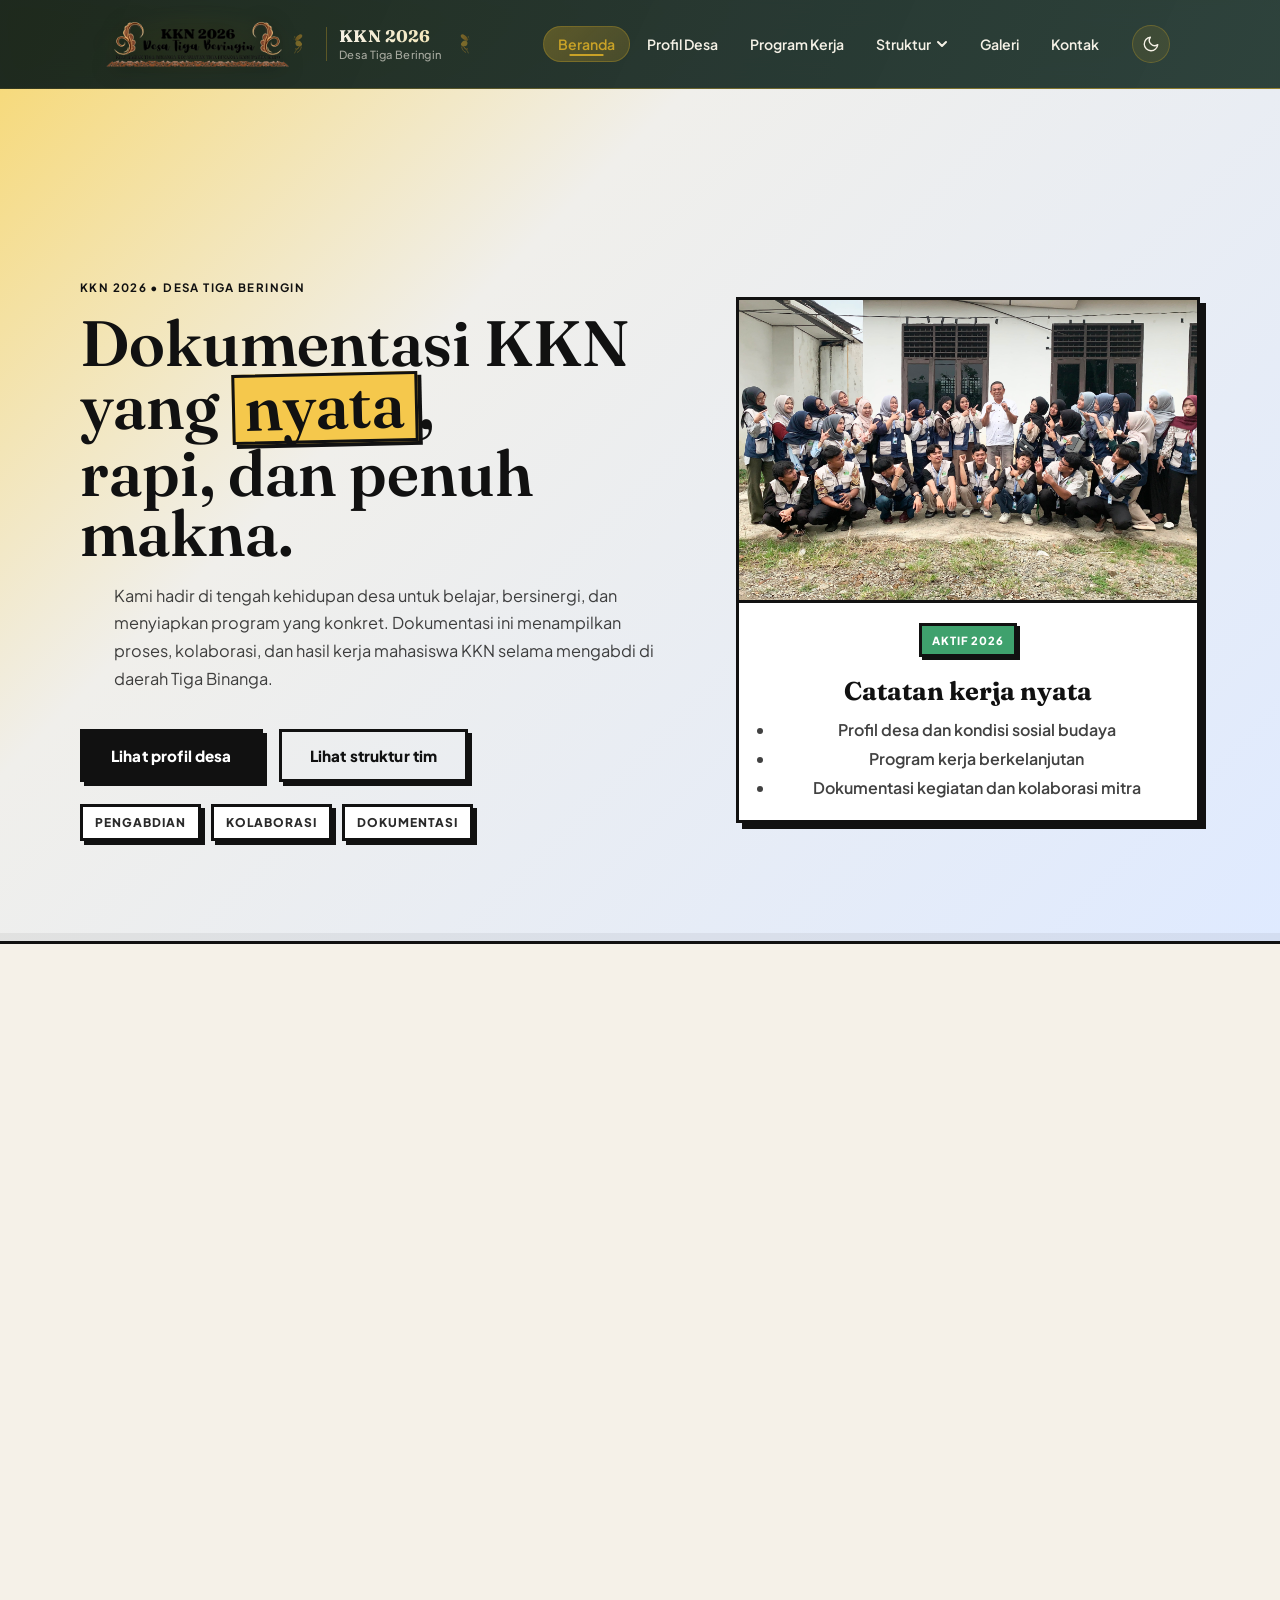
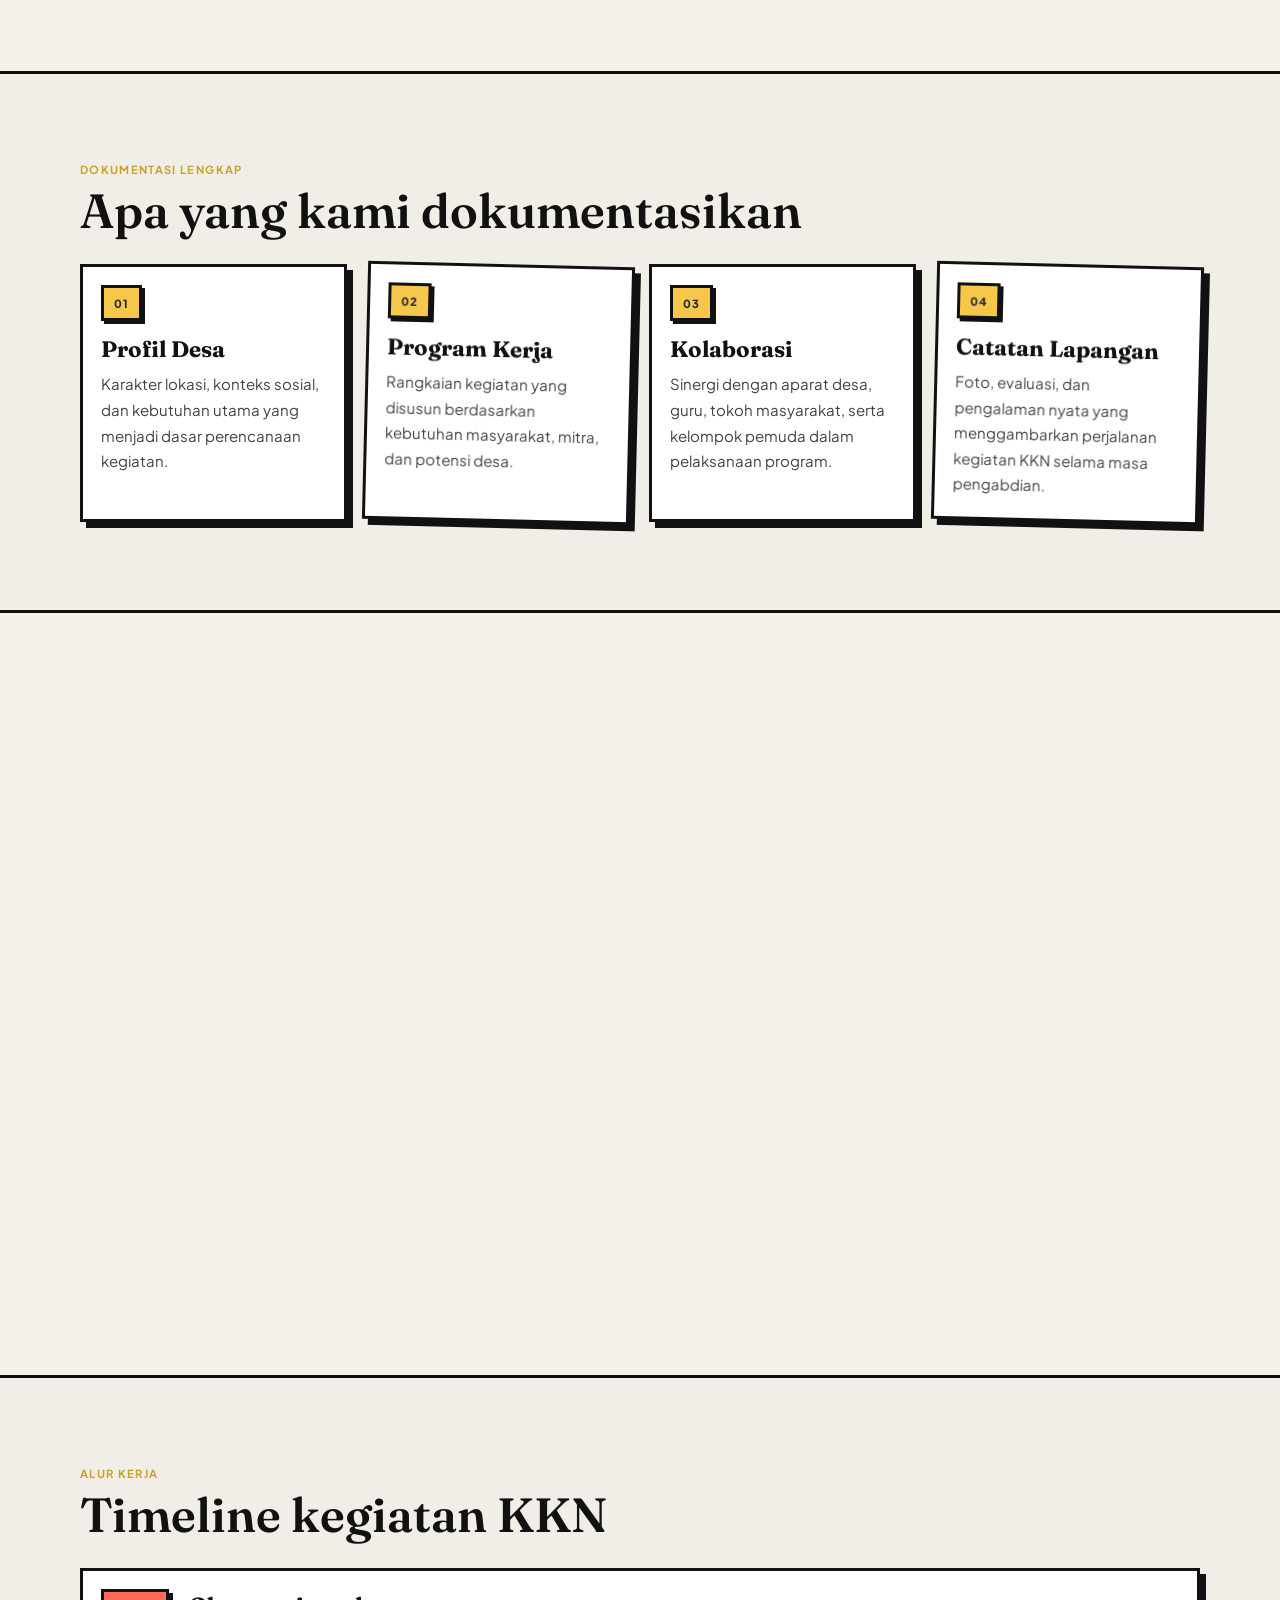
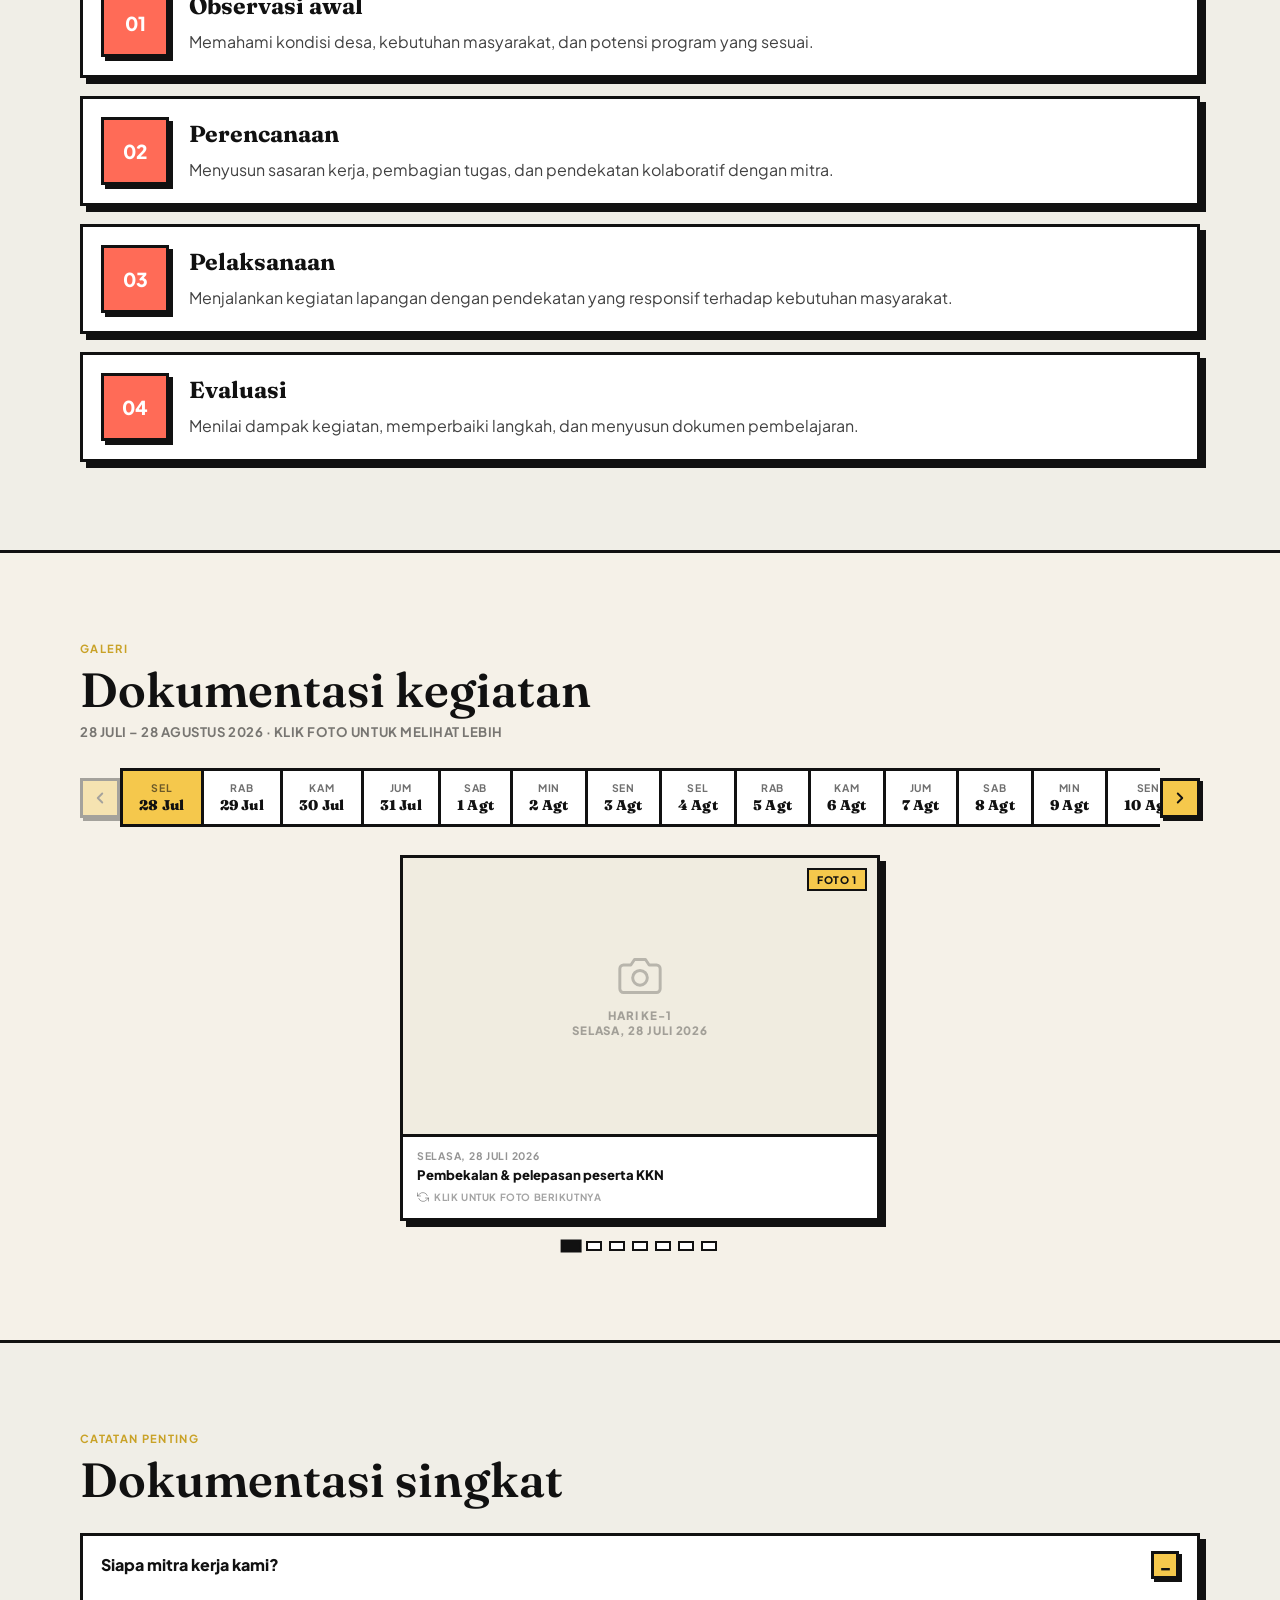
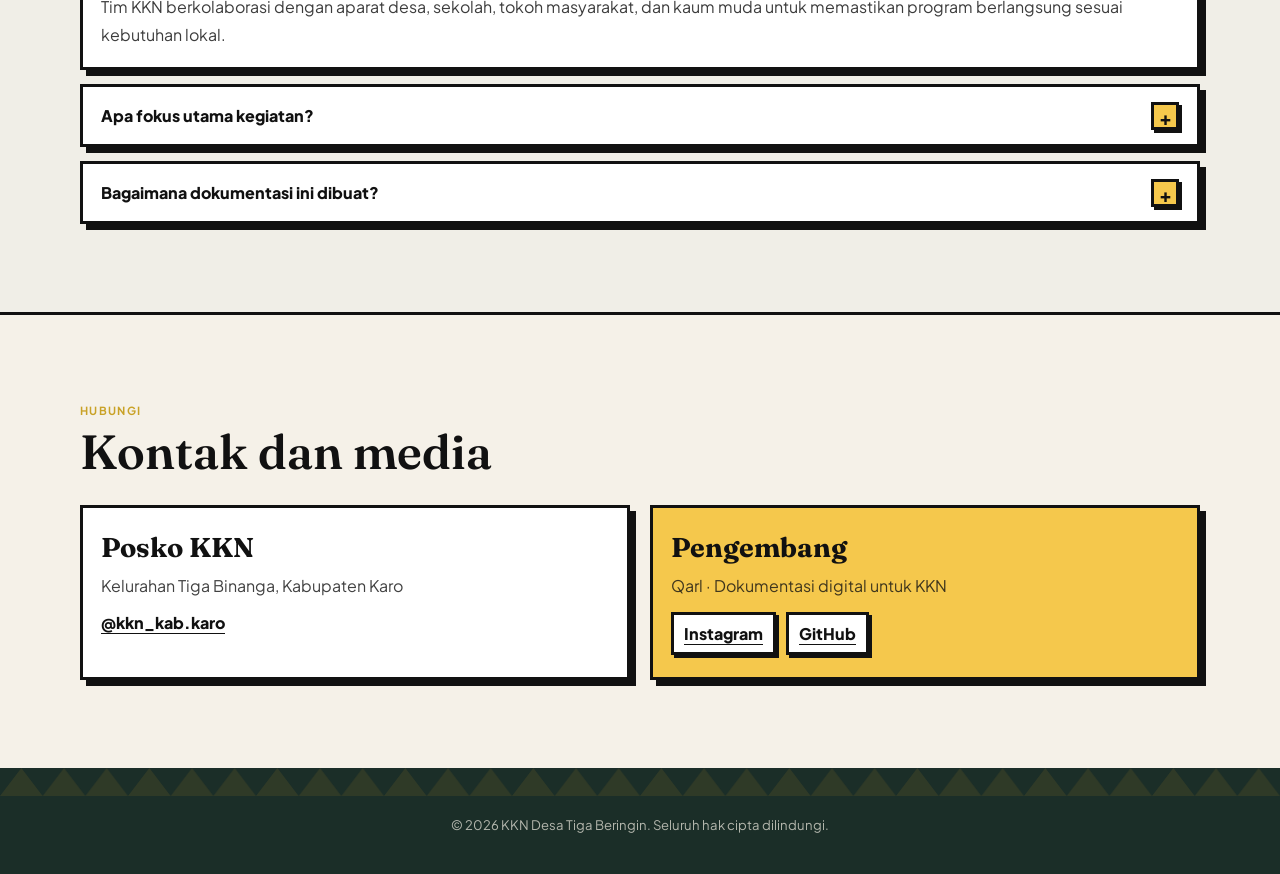
==== commit e9955eae: "fix: face pertama dok-card langsung aktif tanpa blank flash" ====
--- a/kodePokok/home.html
+++ b/kodePokok/home.html
@@ -626,63 +626,72 @@
         </div>
       </section>
 
+      <!-- =====================================================
+           DOKUMENTASI KEGIATAN — SISTEM TANGGAL + FLIP CARD
+           ===================================================== -->
       <section id="galeri" class="section neo-section">
         <div class="section-inner">
           <div class="section-head" data-reveal="blur">
             <p class="eyebrow">Galeri</p>
             <h2 class="section-title">Dokumentasi kegiatan</h2>
-          </div>
-
-          <div class="gallery-grid neo-gallery">
-            <figure class="gallery-tile" data-reveal="pop">
-              <img
-                src="png/proker/islami/pengajian.jpg"
-                alt="Kegiatan pengajian"
-                loading="lazy"
-              />
-              <figcaption>Pengajian bersama</figcaption>
-            </figure>
-            <figure class="gallery-tile" data-reveal="pop">
-              <img
-                src="png/proker/umum/lurah.jpg"
-                alt="Silaturahmi dengan aparat desa"
-                loading="lazy"
-              />
-              <figcaption>Silaturahmi dengan aparatur</figcaption>
-            </figure>
-            <figure class="gallery-tile" data-reveal="pop">
-              <img
-                src="png/proker/umum/keberangkatan.jpeg"
-                alt="Pelepasan KKN"
-                loading="lazy"
-              />
-              <figcaption>Pembekalan dan pelepasan</figcaption>
-            </figure>
-            <figure class="gallery-tile" data-reveal="pop">
-              <img
-                src="png/proker/umum/sd.jpeg"
-                alt="Edukasi siswa SD"
-                loading="lazy"
-              />
-              <figcaption>Edukasi siswa SD</figcaption>
-            </figure>
-            <figure class="gallery-tile" data-reveal="pop">
-              <img
-                src="png/proker/umum/smp.jpeg"
-                alt="Program pelatihan siswa SMP"
-                loading="lazy"
-              />
-              <figcaption>Program siswa SMP</figcaption>
-            </figure>
-            <figure class="gallery-tile" data-reveal="pop">
-              <img
-                src="png/proker/umum/mandi bersama.jpeg"
-                alt="Kegiatan rekreasi dan kebersamaan"
-                loading="lazy"
-              />
-              <figcaption>Moment kebersamaan</figcaption>
-            </figure>
-          </div>
+            <p class="dok-subtitle">
+              28 Juli – 28 Agustus 2026 · Klik foto untuk melihat lebih
+            </p>
+          </div>
+
+          <!-- Tab navigasi tanggal (scroll horizontal) -->
+          <div class="dok-tab-wrapper" data-reveal>
+            <button
+              class="dok-tab-arrow dok-tab-prev"
+              id="dok-prev"
+              aria-label="Geser kiri"
+            >
+              <svg viewBox="0 0 24 24" fill="none" aria-hidden="true">
+                <path
+                  d="M15 18l-6-6 6-6"
+                  stroke="currentColor"
+                  stroke-width="2.5"
+                  stroke-linecap="round"
+                  stroke-linejoin="round"
+                />
+              </svg>
+            </button>
+            <div
+              class="dok-tab-scroll"
+              id="dok-tab-scroll"
+              role="tablist"
+              aria-label="Pilih tanggal dokumentasi"
+            >
+              <!-- Tab dibuat via JS -->
+            </div>
+            <button
+              class="dok-tab-arrow dok-tab-next"
+              id="dok-next"
+              aria-label="Geser kanan"
+            >
+              <svg viewBox="0 0 24 24" fill="none" aria-hidden="true">
+                <path
+                  d="M9 18l6-6-6-6"
+                  stroke="currentColor"
+                  stroke-width="2.5"
+                  stroke-linecap="round"
+                  stroke-linejoin="round"
+                />
+              </svg>
+            </button>
+          </div>
+
+          <!-- Grid 3 flip card -->
+          <div class="dok-grid" id="dok-grid" data-reveal>
+            <!-- Kartu dibuat via JS -->
+          </div>
+
+          <!-- Indikator foto aktif -->
+          <div
+            class="dok-indicator"
+            id="dok-indicator"
+            aria-live="polite"
+          ></div>
         </div>
       </section>
 
--- a/kodePokok/style.css
+++ b/kodePokok/style.css
@@ -3694,3 +3694,387 @@
     height: 200px;
   }
 }
+
+/* ============================================================
+   DOKUMENTASI KEGIATAN — SISTEM TANGGAL + FLIP CARD
+   28 Juli – 28 Agustus 2026
+   ============================================================ */
+
+/* Subtitle header */
+.dok-subtitle {
+  margin: 8px 0 0;
+  font-size: 0.82rem;
+  font-weight: 700;
+  color: rgba(17, 17, 17, 0.55);
+  letter-spacing: 0.04em;
+  text-transform: uppercase;
+}
+
+/* ── TAB WRAPPER ── */
+.dok-tab-wrapper {
+  display: flex;
+  align-items: center;
+  gap: 0;
+  margin-bottom: 28px;
+  position: relative;
+}
+
+/* Panah navigasi tab */
+.dok-tab-arrow {
+  flex-shrink: 0;
+  width: 40px;
+  height: 40px;
+  background: var(--neo-yellow, #f5c84c);
+  border: var(--neo-border);
+  box-shadow: 3px 3px 0 var(--neo-black);
+  cursor: pointer;
+  display: flex;
+  align-items: center;
+  justify-content: center;
+  transition:
+    transform 0.15s var(--ease),
+    box-shadow 0.15s var(--ease),
+    background 0.15s var(--ease);
+  z-index: 2;
+}
+.dok-tab-arrow svg {
+  width: 18px;
+  height: 18px;
+  color: var(--neo-black);
+}
+.dok-tab-arrow:hover {
+  background: var(--neo-black);
+  color: #fff;
+}
+.dok-tab-arrow:hover svg {
+  color: #fff;
+}
+.dok-tab-arrow:active {
+  transform: translate(2px, 2px);
+  box-shadow: 1px 1px 0 var(--neo-black);
+}
+.dok-tab-arrow:disabled,
+.dok-tab-arrow.is-disabled {
+  opacity: 0.35;
+  cursor: not-allowed;
+  pointer-events: none;
+}
+
+/* Scroll container tab */
+.dok-tab-scroll {
+  flex: 1;
+  display: flex;
+  gap: 0;
+  overflow-x: auto;
+  scroll-behavior: smooth;
+  -webkit-overflow-scrolling: touch;
+  scrollbar-width: none;
+  border-left: none;
+  border-right: none;
+}
+.dok-tab-scroll::-webkit-scrollbar {
+  display: none;
+}
+
+/* Tiap tombol tab tanggal */
+.dok-tab-btn {
+  flex-shrink: 0;
+  padding: 10px 16px;
+  border: var(--neo-border);
+  border-left: none;
+  background: #fff;
+  font-size: 0.78rem;
+  font-weight: 800;
+  color: var(--neo-black);
+  cursor: pointer;
+  white-space: nowrap;
+  transition:
+    background 0.15s var(--ease),
+    transform 0.15s var(--ease),
+    box-shadow 0.15s var(--ease);
+  letter-spacing: 0.02em;
+  position: relative;
+}
+.dok-tab-btn:first-child {
+  border-left: var(--neo-border);
+}
+.dok-tab-btn:hover {
+  background: #f5f1e8;
+  z-index: 1;
+}
+.dok-tab-btn.is-active {
+  background: var(--neo-yellow, #f5c84c);
+  z-index: 2;
+  box-shadow: 0 3px 0 var(--neo-black);
+}
+.dok-tab-btn .tab-day {
+  display: block;
+  font-size: 0.65rem;
+  font-weight: 700;
+  opacity: 0.6;
+  letter-spacing: 0.06em;
+  text-transform: uppercase;
+  margin-bottom: 2px;
+}
+.dok-tab-btn .tab-date {
+  display: block;
+  font-size: 0.88rem;
+  font-weight: 900;
+  font-family: var(--font-display, serif);
+}
+
+/* ── GRID 3 KOLOM ── */
+.dok-grid {
+  display: flex;
+  justify-content: center;
+  margin-bottom: 20px;
+}
+
+/* ── FLIP CARD — 1 card per tanggal ── */
+.dok-card {
+  cursor: pointer;
+  position: relative;
+  width: 100%;
+  max-width: 480px;
+  min-height: 360px;
+  border: var(--neo-border);
+  box-shadow: var(--neo-shadow);
+  background: #fff;
+  overflow: hidden;
+  transition:
+    transform 0.2s var(--ease),
+    box-shadow 0.2s var(--ease);
+}
+
+.dok-card:hover {
+  transform: translate(-3px, -3px);
+  box-shadow: 8px 8px 0 var(--neo-black);
+}
+
+.dok-card-inner {
+  position: relative;
+  width: 100%;
+  height: 100%;
+}
+
+/* Semua face tumpuk, default tersembunyi */
+.dok-face {
+  position: absolute;
+  inset: 0;
+  background: #fff;
+  overflow: hidden;
+  display: flex;
+  flex-direction: column;
+  min-height: 360px;
+  opacity: 0;
+  transform: translateY(12px) scale(0.97);
+  transition:
+    opacity 0.35s cubic-bezier(0.22, 1, 0.36, 1),
+    transform 0.35s cubic-bezier(0.22, 1, 0.36, 1);
+  pointer-events: none;
+  z-index: 0;
+}
+
+/* Face aktif — yang tampil */
+.dok-face.is-active {
+  opacity: 1;
+  transform: translateY(0) scale(1);
+  pointer-events: auto;
+  z-index: 1;
+  position: relative; /* agar card punya tinggi sesuai face aktif */
+}
+
+/* Face keluar — fade ke atas */
+.dok-face.is-leaving {
+  opacity: 0;
+  transform: translateY(-12px) scale(1.02);
+  pointer-events: none;
+  z-index: 2;
+  transition:
+    opacity 0.25s cubic-bezier(0.22, 1, 0.36, 1),
+    transform 0.25s cubic-bezier(0.22, 1, 0.36, 1);
+  position: absolute;
+}
+
+.dok-face-1,
+.dok-face-2,
+.dok-face-3 {
+  /* dihandle is-active, tidak butuh rotasi */
+}
+
+/* Foto placeholder & asli */
+.dok-face-img {
+  width: 100%;
+  flex: 1;
+  object-fit: cover;
+  display: block;
+  min-height: 0;
+  border-bottom: var(--neo-border);
+  background: #e8e4d8;
+  transition: transform 0.4s var(--ease);
+}
+
+/* Placeholder SVG */
+.dok-placeholder {
+  flex: 1;
+  display: flex;
+  flex-direction: column;
+  align-items: center;
+  justify-content: center;
+  gap: 10px;
+  background: #f0ece0;
+  border-bottom: var(--neo-border);
+  padding: 28px 16px;
+  min-height: 180px;
+}
+.dok-placeholder svg {
+  width: 44px;
+  height: 44px;
+  color: rgba(17, 17, 17, 0.25);
+}
+.dok-placeholder-label {
+  font-size: 0.72rem;
+  font-weight: 800;
+  color: rgba(17, 17, 17, 0.35);
+  text-transform: uppercase;
+  letter-spacing: 0.08em;
+  text-align: center;
+}
+
+/* Badge nomor foto */
+.dok-face-badge {
+  position: absolute;
+  top: 10px;
+  right: 10px;
+  background: var(--neo-yellow, #f5c84c);
+  border: 2px solid var(--neo-black);
+  font-size: 0.65rem;
+  font-weight: 900;
+  padding: 3px 8px;
+  letter-spacing: 0.06em;
+  text-transform: uppercase;
+  color: var(--neo-black);
+  z-index: 1;
+}
+
+/* Caption bawah foto */
+.dok-face-caption {
+  padding: 12px 14px 14px;
+  font-size: 0.82rem;
+  font-weight: 800;
+  color: var(--neo-black);
+  line-height: 1.4;
+  background: #fff;
+}
+.dok-face-caption .cap-label {
+  display: block;
+  font-size: 0.65rem;
+  font-weight: 700;
+  color: rgba(17, 17, 17, 0.45);
+  text-transform: uppercase;
+  letter-spacing: 0.07em;
+  margin-bottom: 3px;
+}
+
+/* Hint "klik untuk flip" di pojok kiri bawah */
+.dok-flip-hint {
+  display: flex;
+  align-items: center;
+  gap: 5px;
+  margin-top: 6px;
+  font-size: 0.62rem;
+  font-weight: 700;
+  color: rgba(17, 17, 17, 0.38);
+  text-transform: uppercase;
+  letter-spacing: 0.06em;
+}
+.dok-flip-hint svg {
+  width: 12px;
+  height: 12px;
+}
+
+/* Hover sudah dihandle di .dok-card utama */
+
+/* ── INDIKATOR TITIK ── */
+.dok-indicator {
+  display: flex;
+  align-items: center;
+  justify-content: center;
+  gap: 7px;
+  margin-top: 4px;
+}
+.dok-dot {
+  width: 10px;
+  height: 10px;
+  border: 2px solid var(--neo-black);
+  background: #fff;
+  cursor: pointer;
+  transition:
+    background 0.18s var(--ease),
+    transform 0.18s var(--ease);
+}
+.dok-dot.is-active {
+  background: var(--neo-black);
+  transform: scale(1.3);
+}
+
+/* ── DARK MODE ── */
+html[data-theme="dark"] .dok-card {
+  background: #1e2e28;
+  border-color: rgba(255, 255, 255, 0.15);
+  box-shadow: 6px 6px 0 rgba(255, 255, 255, 0.12);
+}
+html[data-theme="dark"] .dok-face {
+  background: #1e2e28;
+}
+html[data-theme="dark"] .dok-placeholder {
+  background: #192620;
+  border-color: rgba(255, 255, 255, 0.12);
+}
+html[data-theme="dark"] .dok-face-caption {
+  background: #1e2e28;
+  color: #f5f1e6;
+}
+html[data-theme="dark"] .dok-tab-btn {
+  background: #192620;
+  color: #f5f1e6;
+  border-color: rgba(255, 255, 255, 0.15);
+}
+html[data-theme="dark"] .dok-tab-btn.is-active {
+  background: var(--gold, #c9a227);
+  color: #111;
+}
+html[data-theme="dark"] .dok-tab-arrow {
+  background: #c9a227;
+  border-color: rgba(255, 255, 255, 0.2);
+  box-shadow: 3px 3px 0 rgba(255, 255, 255, 0.12);
+}
+html[data-theme="dark"] .dok-dot {
+  border-color: rgba(255, 255, 255, 0.4);
+  background: transparent;
+}
+html[data-theme="dark"] .dok-dot.is-active {
+  background: #f5f1e6;
+}
+html[data-theme="dark"] .dok-subtitle {
+  color: rgba(245, 241, 230, 0.45);
+}
+
+/* ── RESPONSIVE ── */
+@media (max-width: 960px) {
+  .dok-card {
+    max-width: 420px;
+  }
+}
+
+@media (max-width: 640px) {
+  .dok-card {
+    max-width: 100%;
+  }
+  .dok-tab-btn {
+    padding: 10px 13px;
+  }
+  .dok-tab-btn .tab-date {
+    font-size: 0.8rem;
+  }
+}
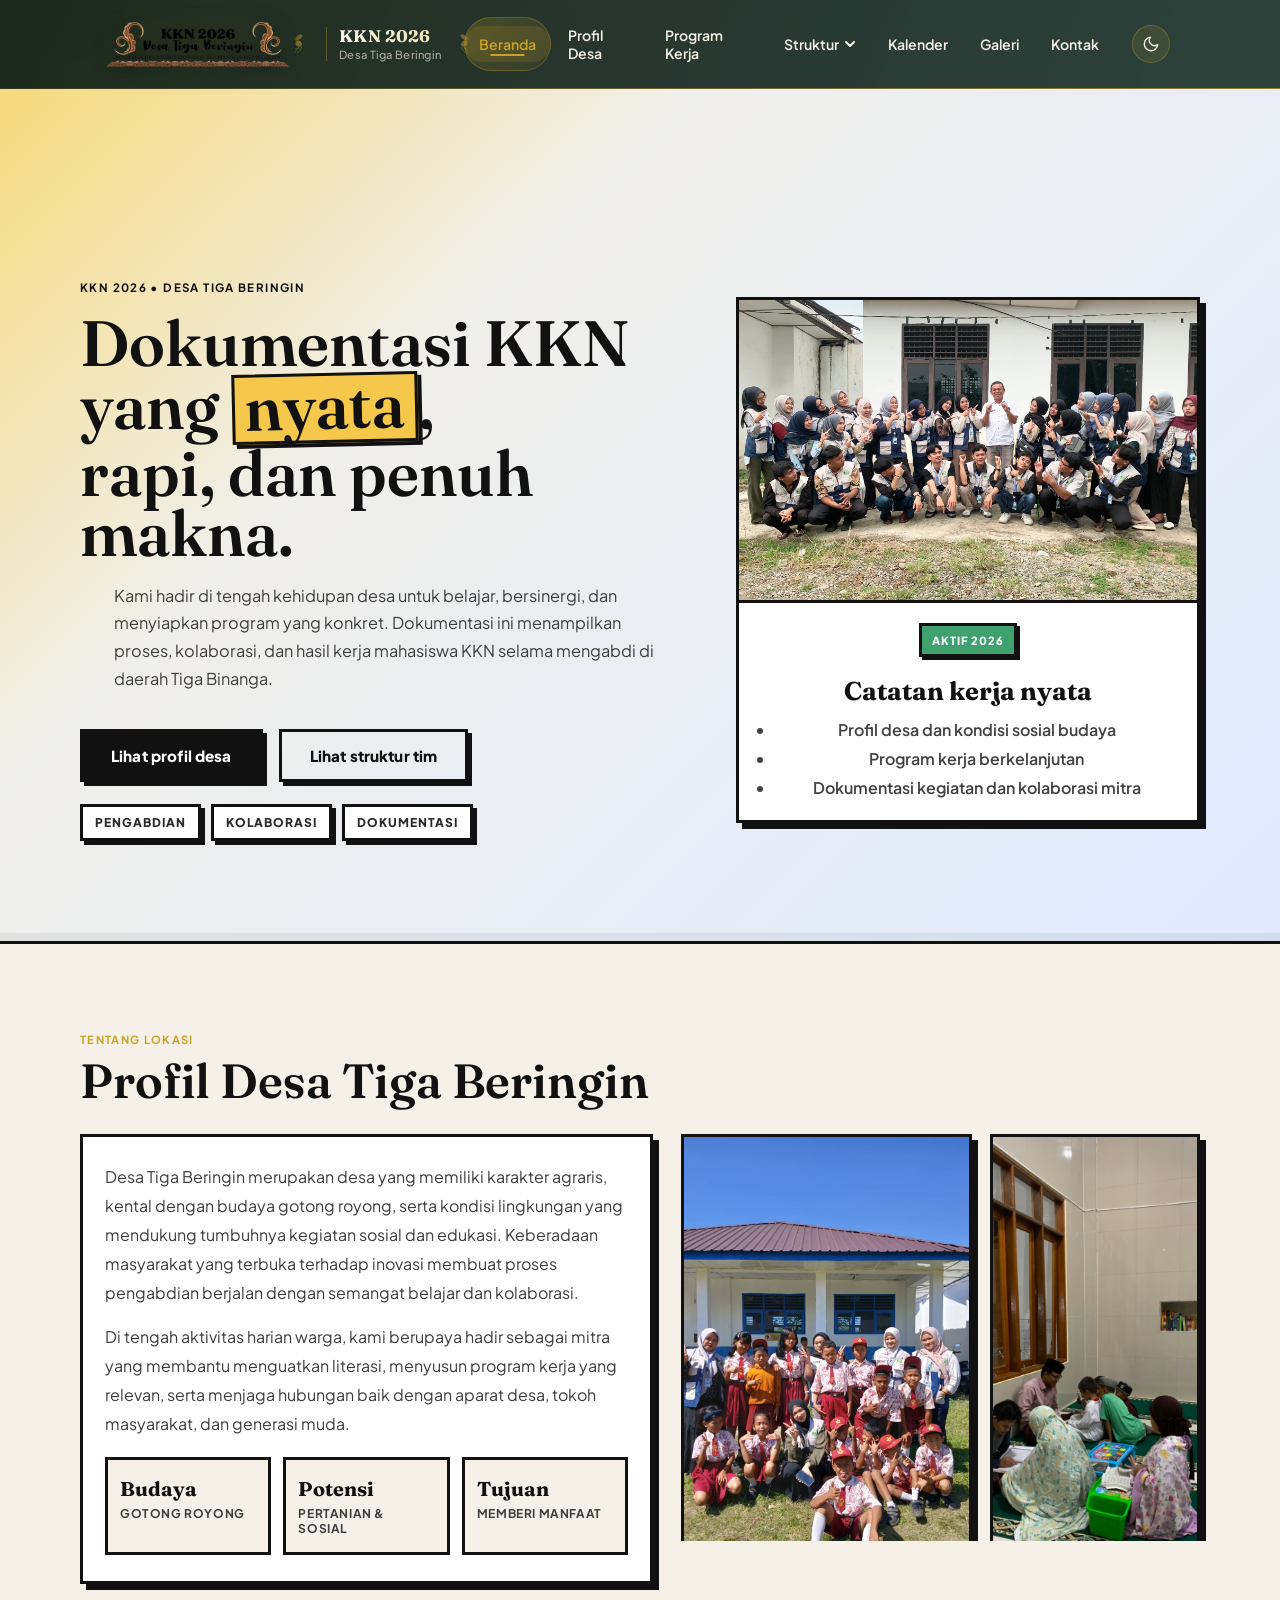
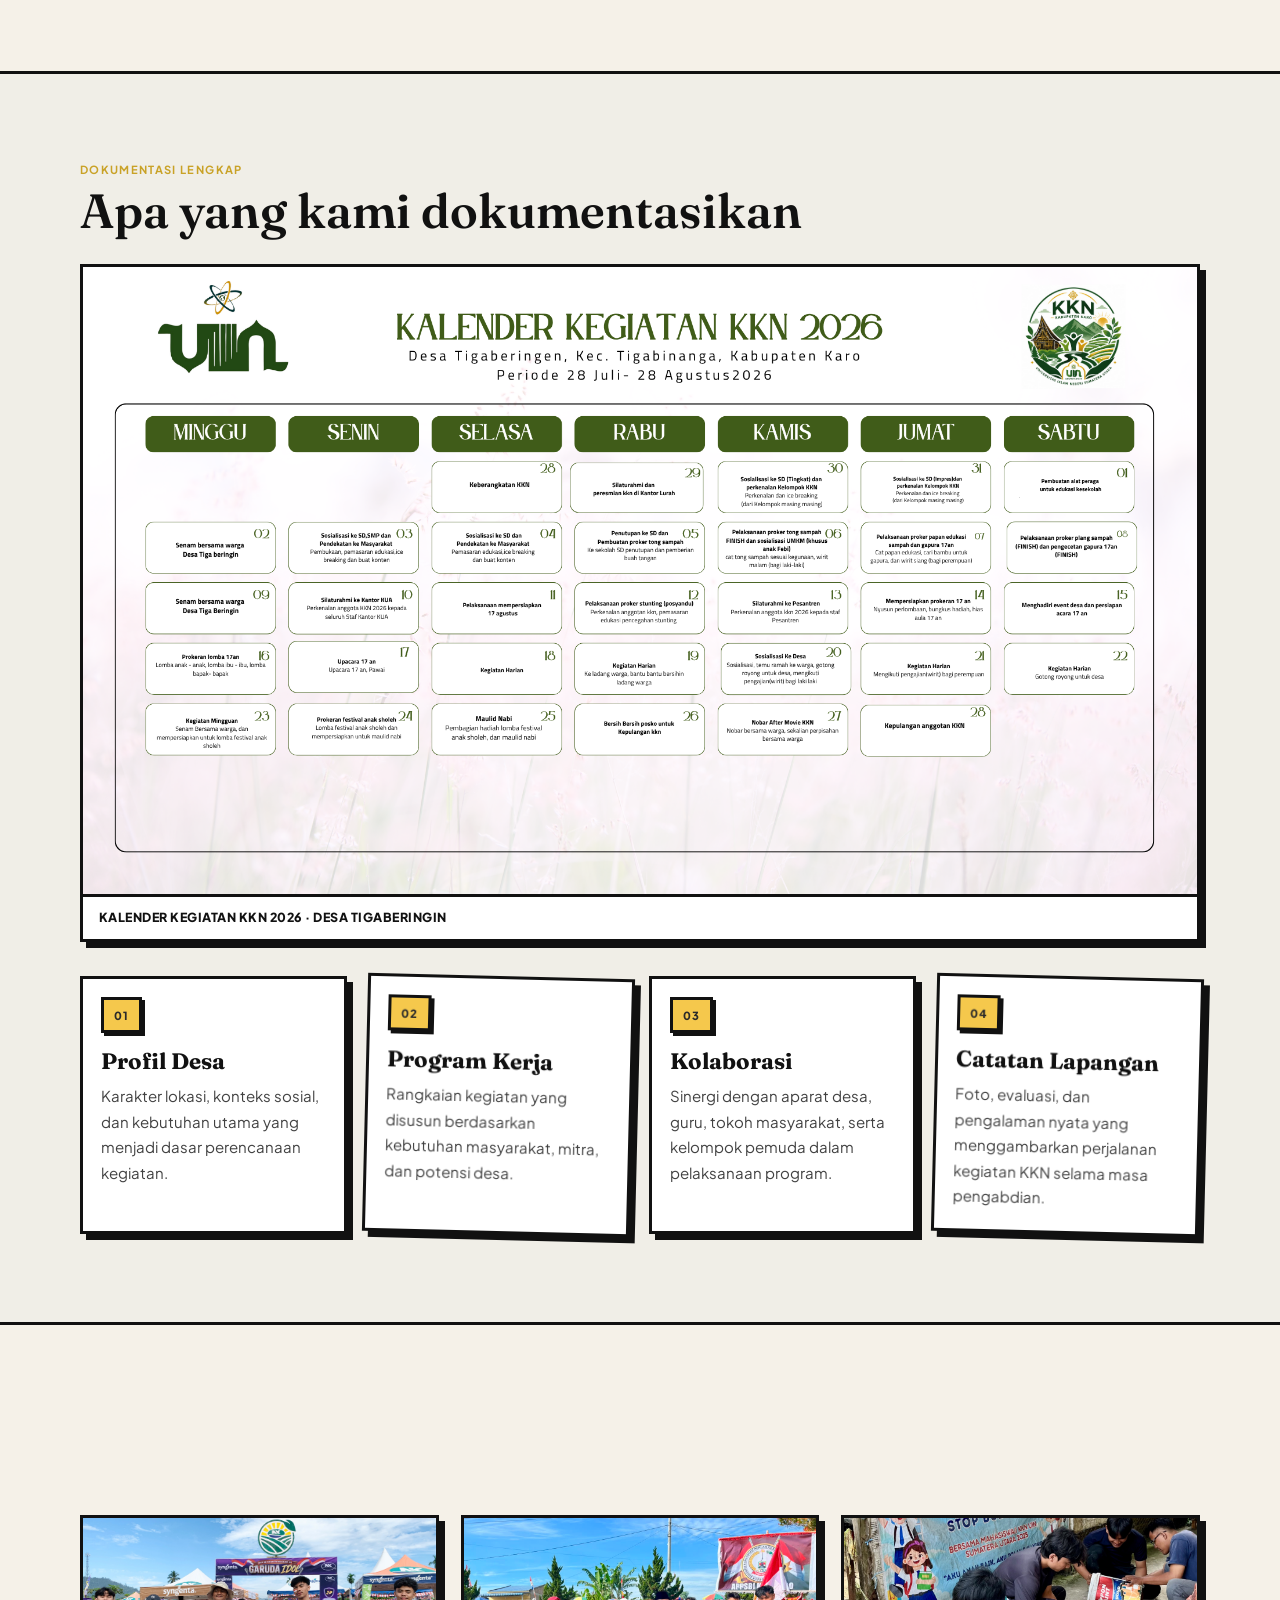
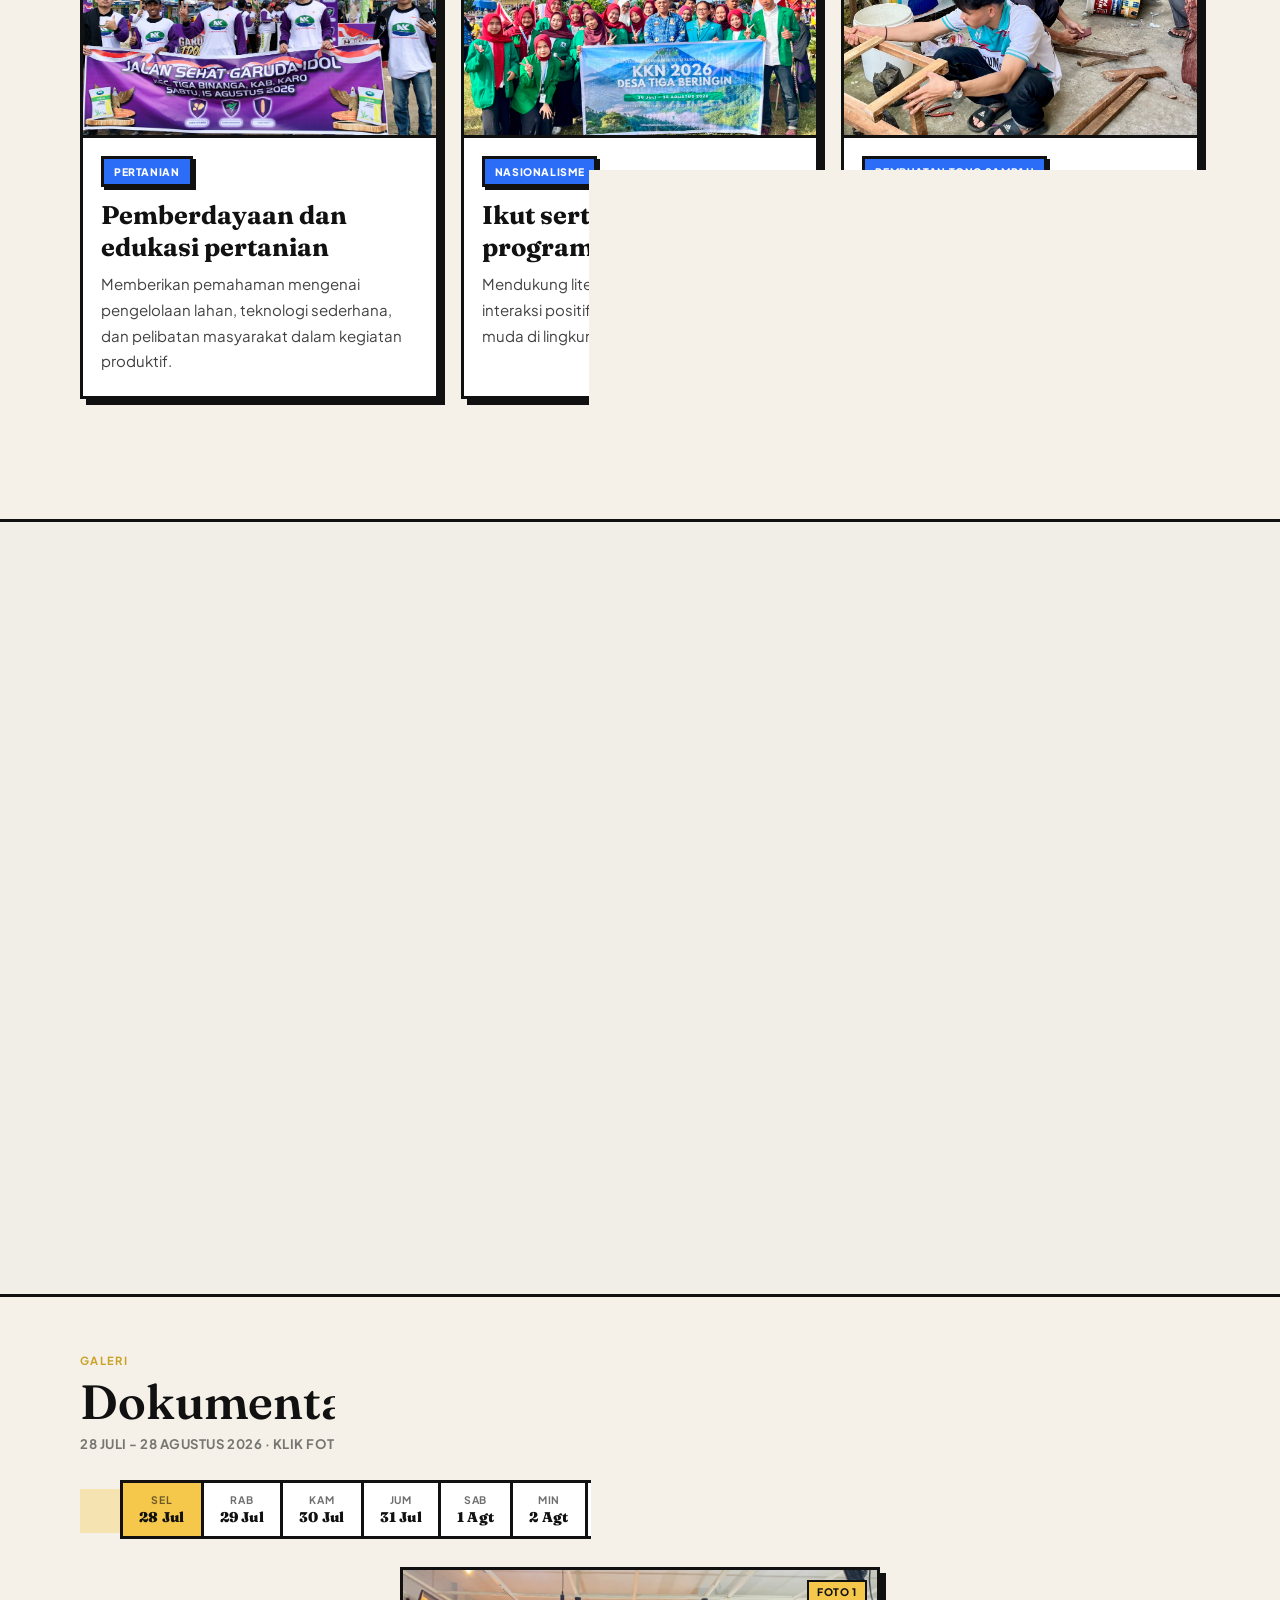
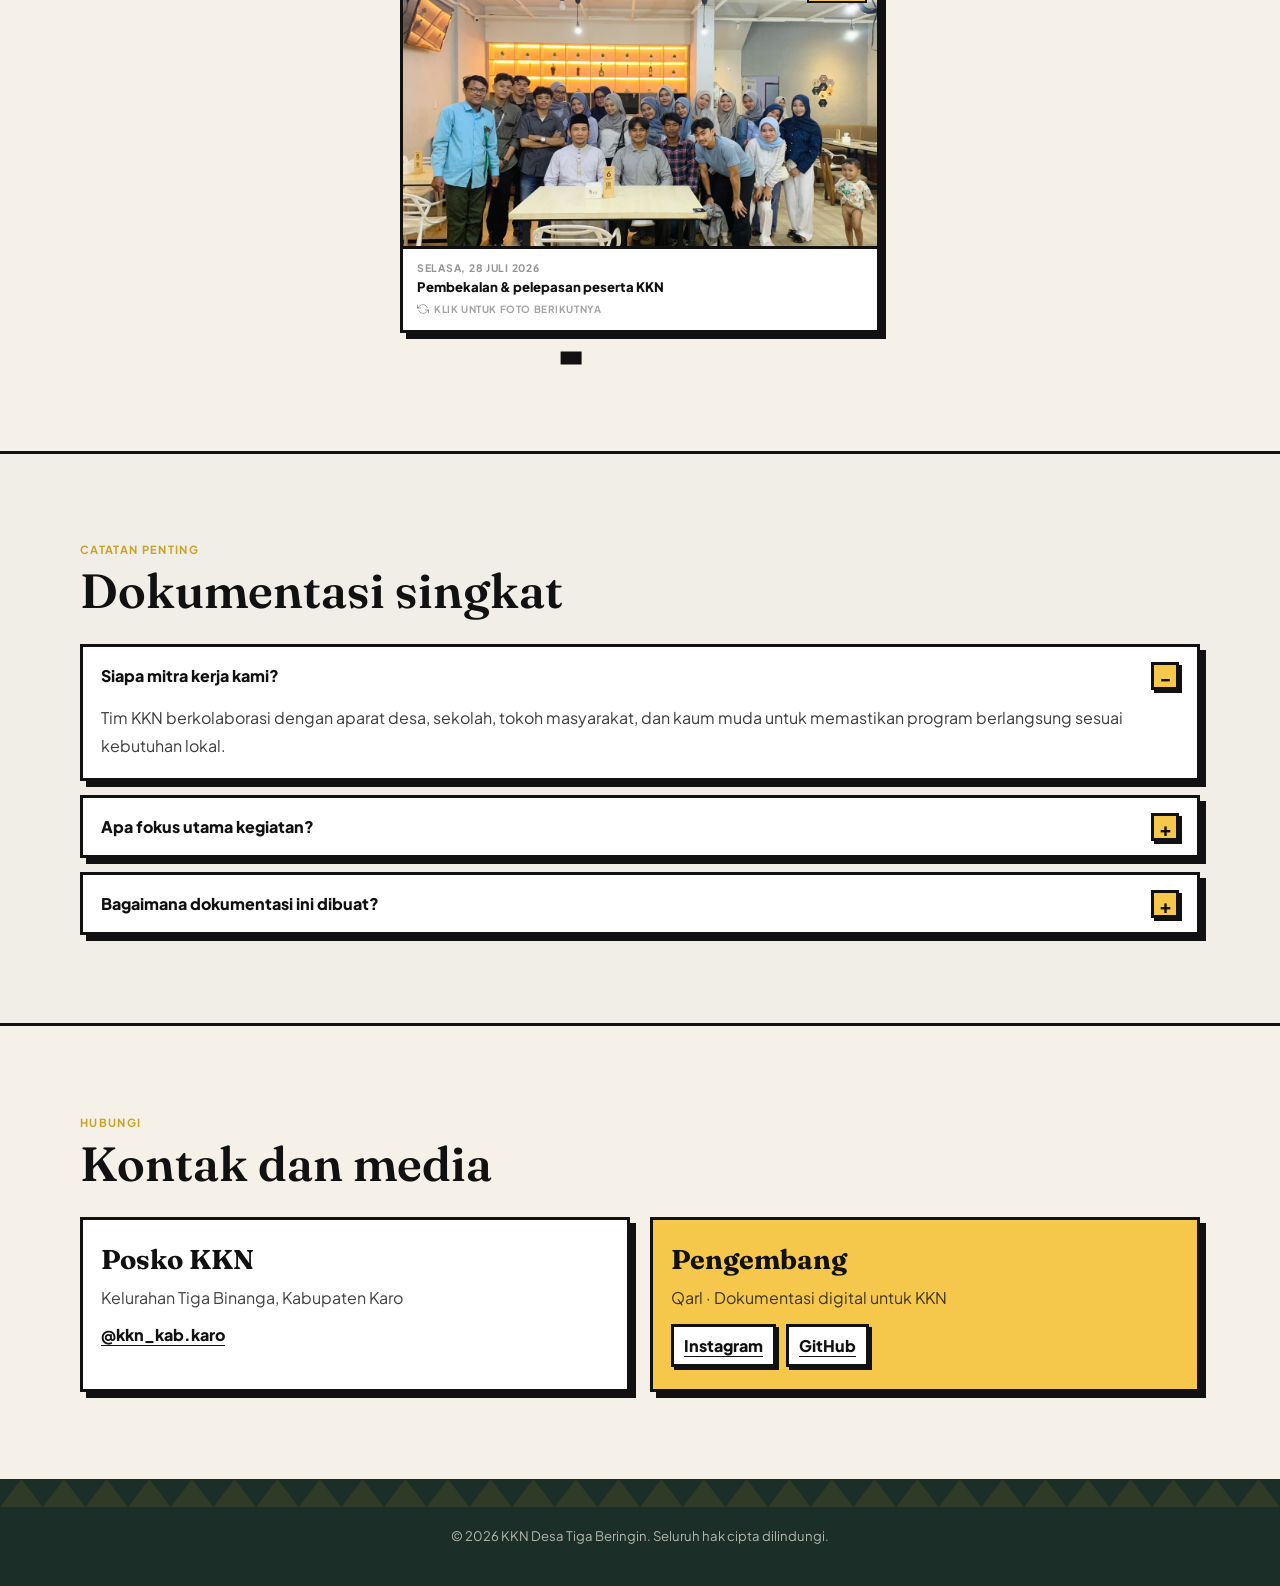
==== commit b2f574af: "Update website KKN" ====
--- a/kodePokok/home.html
+++ b/kodePokok/home.html
@@ -302,6 +302,7 @@
                 </li>
               </ul>
             </li>
+            <li><a href="#dokumen" class="nav-link">Kalender</a></li>
             <li><a href="#galeri" class="nav-link">Galeri</a></li>
             <li><a href="#kontak" class="nav-link">Kontak</a></li>
           </ul>
@@ -478,6 +479,19 @@
             <h2 class="section-title">Apa yang kami dokumentasikan</h2>
           </div>
 
+          <figure class="event-calendar" data-reveal="zoom">
+            <div class="event-calendar-image">
+              <img
+                src="png/kalenderacara.png"
+                alt="Kalender kegiatan KKN 2026 dari 28 Juli sampai 28 Agustus"
+                loading="lazy"
+              />
+            </div>
+            <figcaption>
+              Kalender kegiatan KKN 2026 · Desa Tigaberingin
+            </figcaption>
+          </figure>
+
           <div class="doc-grid">
             <article class="doc-card" data-reveal="pop">
               <span class="doc-index">01</span>
@@ -541,13 +555,13 @@
 
             <article class="neo-program-card" data-reveal="flip">
               <img
-                src="png/proker/umum/smp.jpeg"
+                src="png/proker/umum/17an.jpg"
                 alt="Program edukasi generasi muda"
                 loading="lazy"
               />
               <div class="program-copy">
-                <span class="chip">Pendidikan</span>
-                <h3>Pendidikan dan bimbingan belajar</h3>
+                <span class="chip">Nasionalisme</span>
+                <h3>Ikut serta dalam program kebangsaan</h3>
                 <p>
                   Mendukung literasi, belajar mandiri, dan interaksi positif
                   dengan siswa dan generasi muda di lingkungan desa.
@@ -557,16 +571,16 @@
 
             <article class="neo-program-card" data-reveal="flip">
               <img
-                src="png/proker/umum/keberangkatan.jpeg"
-                alt="Persiapan KKN"
+                src="png/proker/umum/tong_sampah.jpeg"
+                alt="Pembuatan Tong Sampah"
                 loading="lazy"
               />
               <div class="program-copy">
-                <span class="chip">Persiapan</span>
-                <h3>Pembekalan dan sosialisasi</h3>
+                <span class="chip">Pembuatan Tong Sampah</span>
+                <h3>Pembuatan Tong Sampah</h3>
                 <p>
-                  Memperkuat pemahaman awal sebelum masuk ke lapangan dan
-                  memastikan sinergi dengan dosen pembimbing serta mitra.
+                  Membuat tong sampah dari bahan bekas untuk mendukung
+                  kebersihan lingkungan dan edukasi pengelolaan sampah.
                 </p>
               </div>
             </article>
@@ -635,7 +649,7 @@
             <p class="eyebrow">Galeri</p>
             <h2 class="section-title">Dokumentasi kegiatan</h2>
             <p class="dok-subtitle">
-              28 Juli – 28 Agustus 2026 · Klik foto untuk melihat lebih
+              28 Juli - 28 Agustus 2026 · Klik foto untuk melihat lebih
             </p>
           </div>
 
--- a/kodePokok/style.css
+++ b/kodePokok/style.css
@@ -2977,6 +2977,50 @@
   font-family: var(--font-display);
 }
 
+.event-calendar {
+  margin: 0 0 34px;
+  background: #fff;
+  border: var(--neo-border);
+  box-shadow: var(--neo-shadow);
+  transform: rotate(0.35deg);
+}
+
+.event-calendar-image {
+  overflow: hidden;
+  background: #f0eee7;
+}
+
+.event-calendar img {
+  display: block;
+  width: 100%;
+  height: auto;
+}
+
+.event-calendar figcaption {
+  padding: 12px 16px 14px;
+  border-top: var(--neo-border);
+  color: var(--neo-black);
+  font-size: 0.78rem;
+  font-weight: 800;
+  letter-spacing: 0.04em;
+  text-transform: uppercase;
+}
+
+html[data-theme="dark"] .event-calendar {
+  background: #1e2e28;
+  border-color: rgba(255, 255, 255, 0.15);
+  box-shadow: 6px 6px 0 rgba(255, 255, 255, 0.12);
+}
+
+html[data-theme="dark"] .event-calendar-image {
+  background: #192620;
+}
+
+html[data-theme="dark"] .event-calendar figcaption {
+  border-color: rgba(255, 255, 255, 0.15);
+  color: #f5f1e6;
+}
+
 .alt-panel {
   background: #f0eee7;
   border-block: var(--neo-border);
@@ -3896,12 +3940,6 @@
   position: absolute;
 }
 
-.dok-face-1,
-.dok-face-2,
-.dok-face-3 {
-  /* dihandle is-active, tidak butuh rotasi */
-}
-
 /* Foto placeholder & asli */
 .dok-face-img {
   width: 100%;
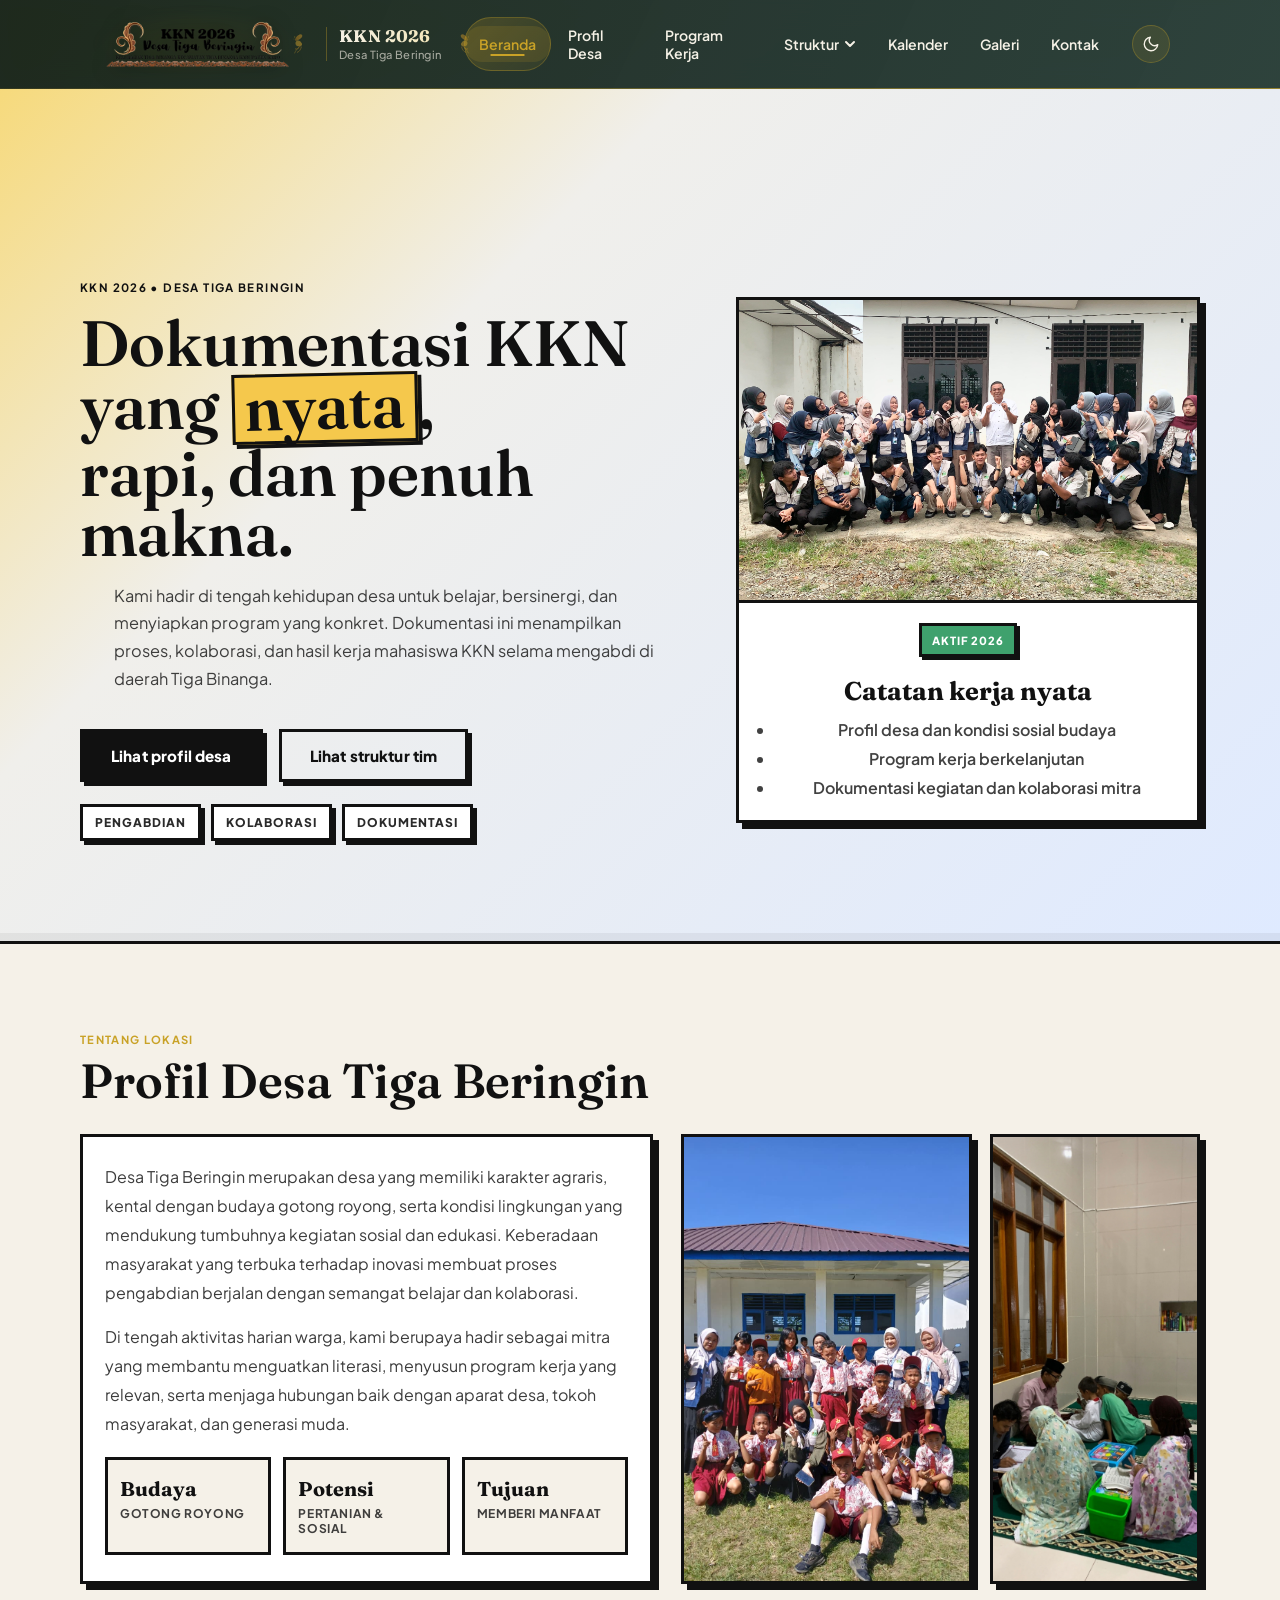
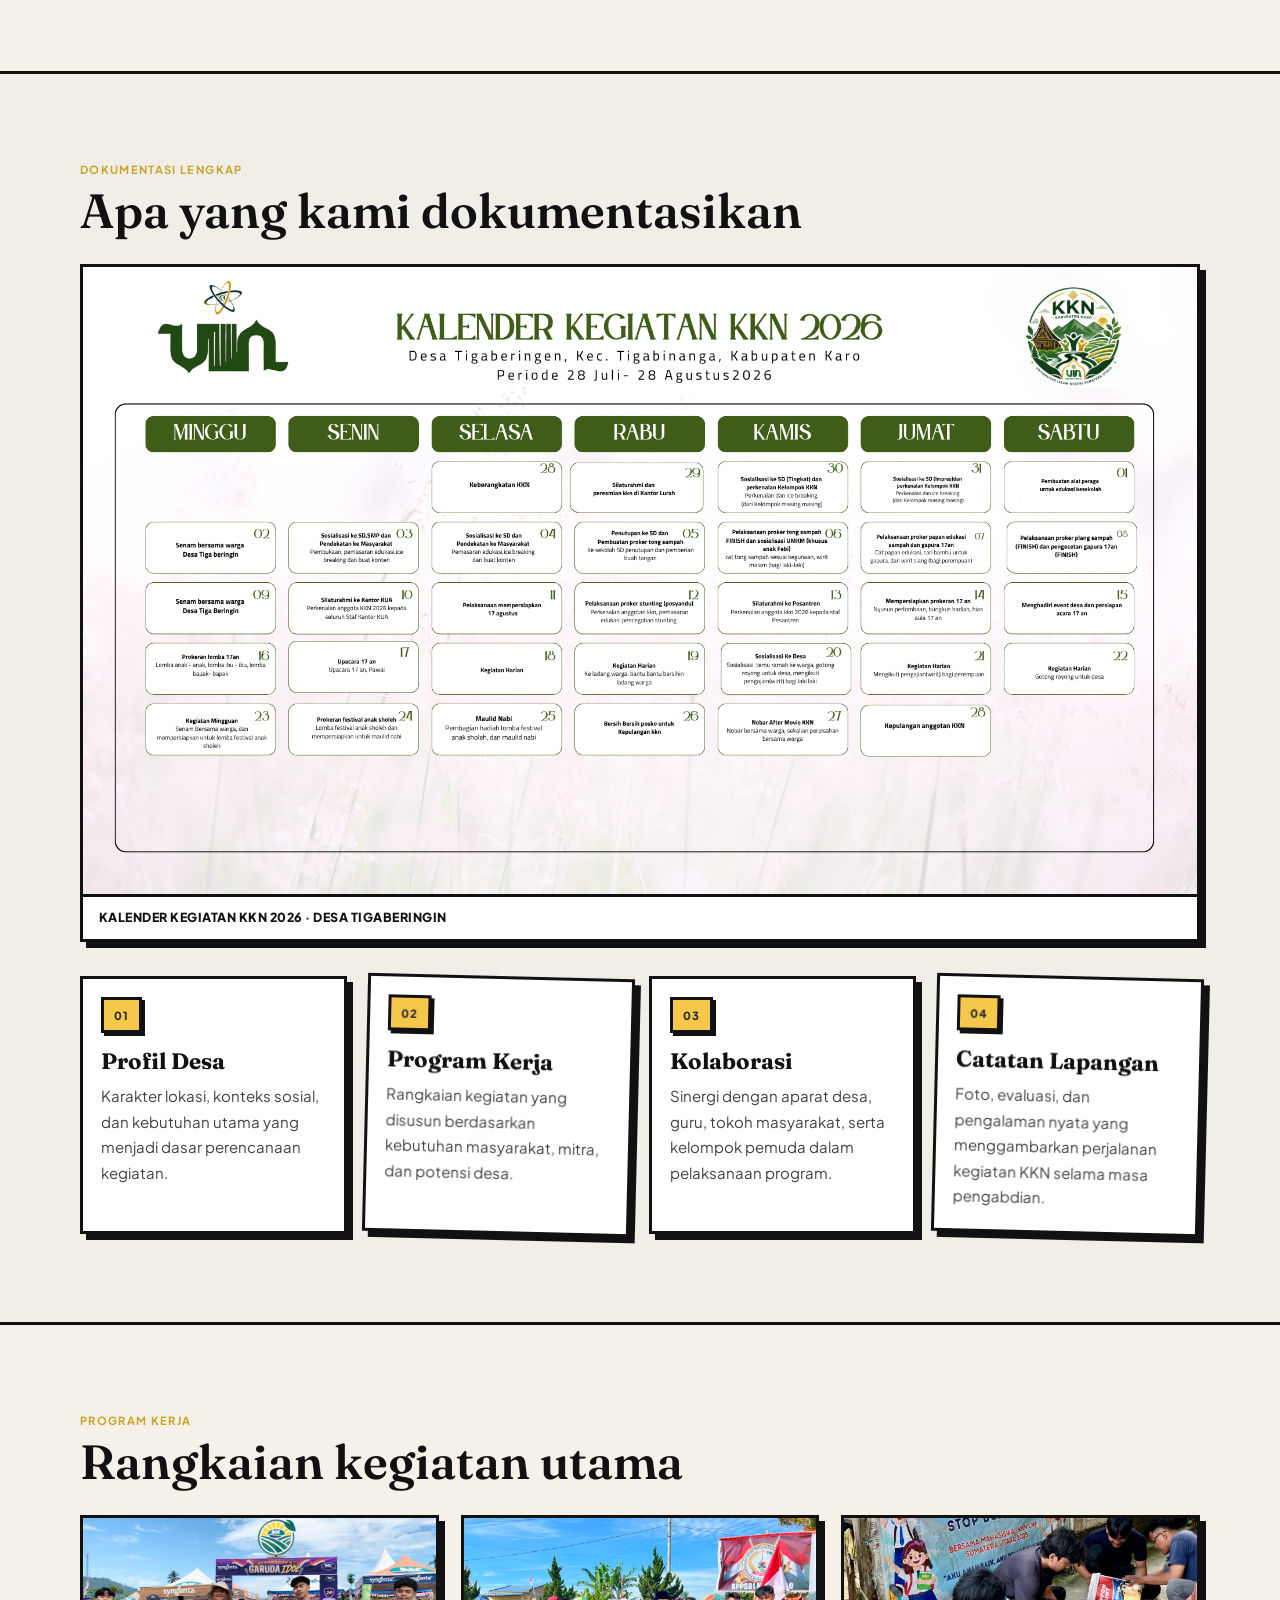
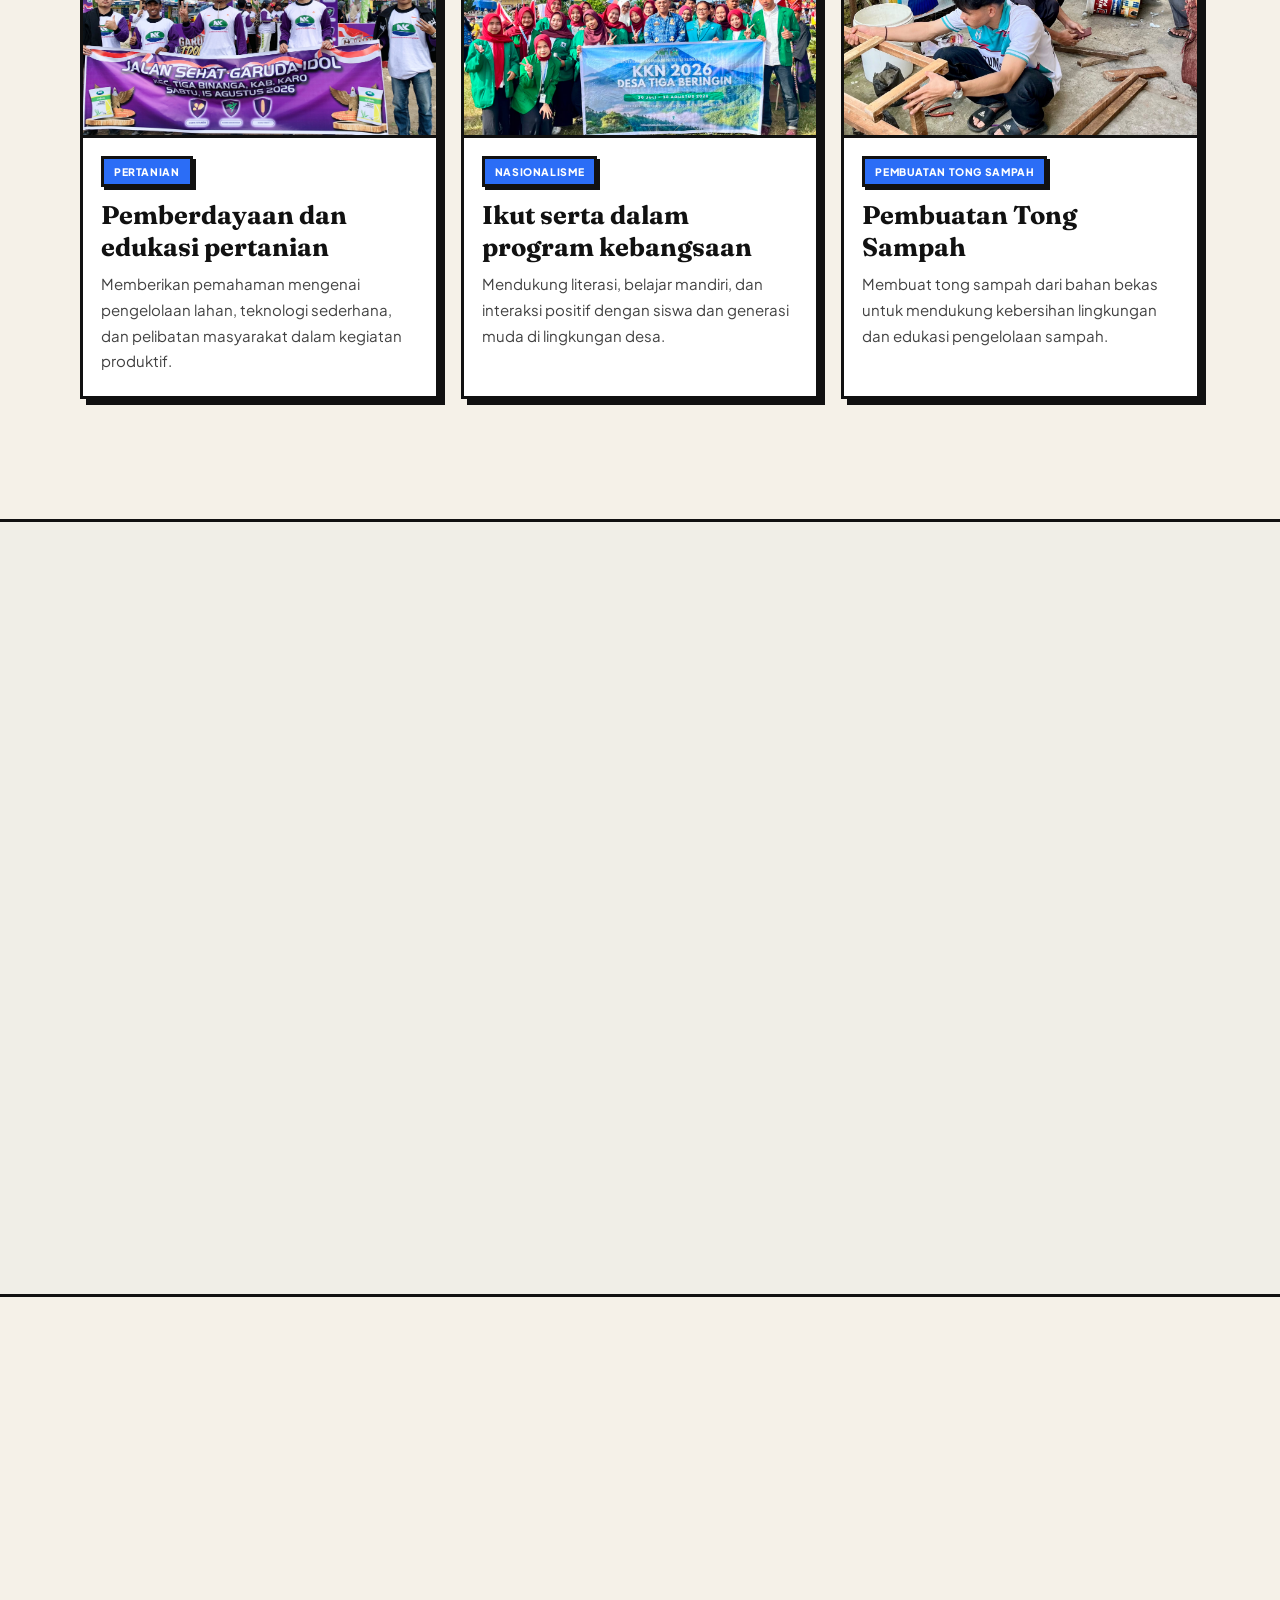
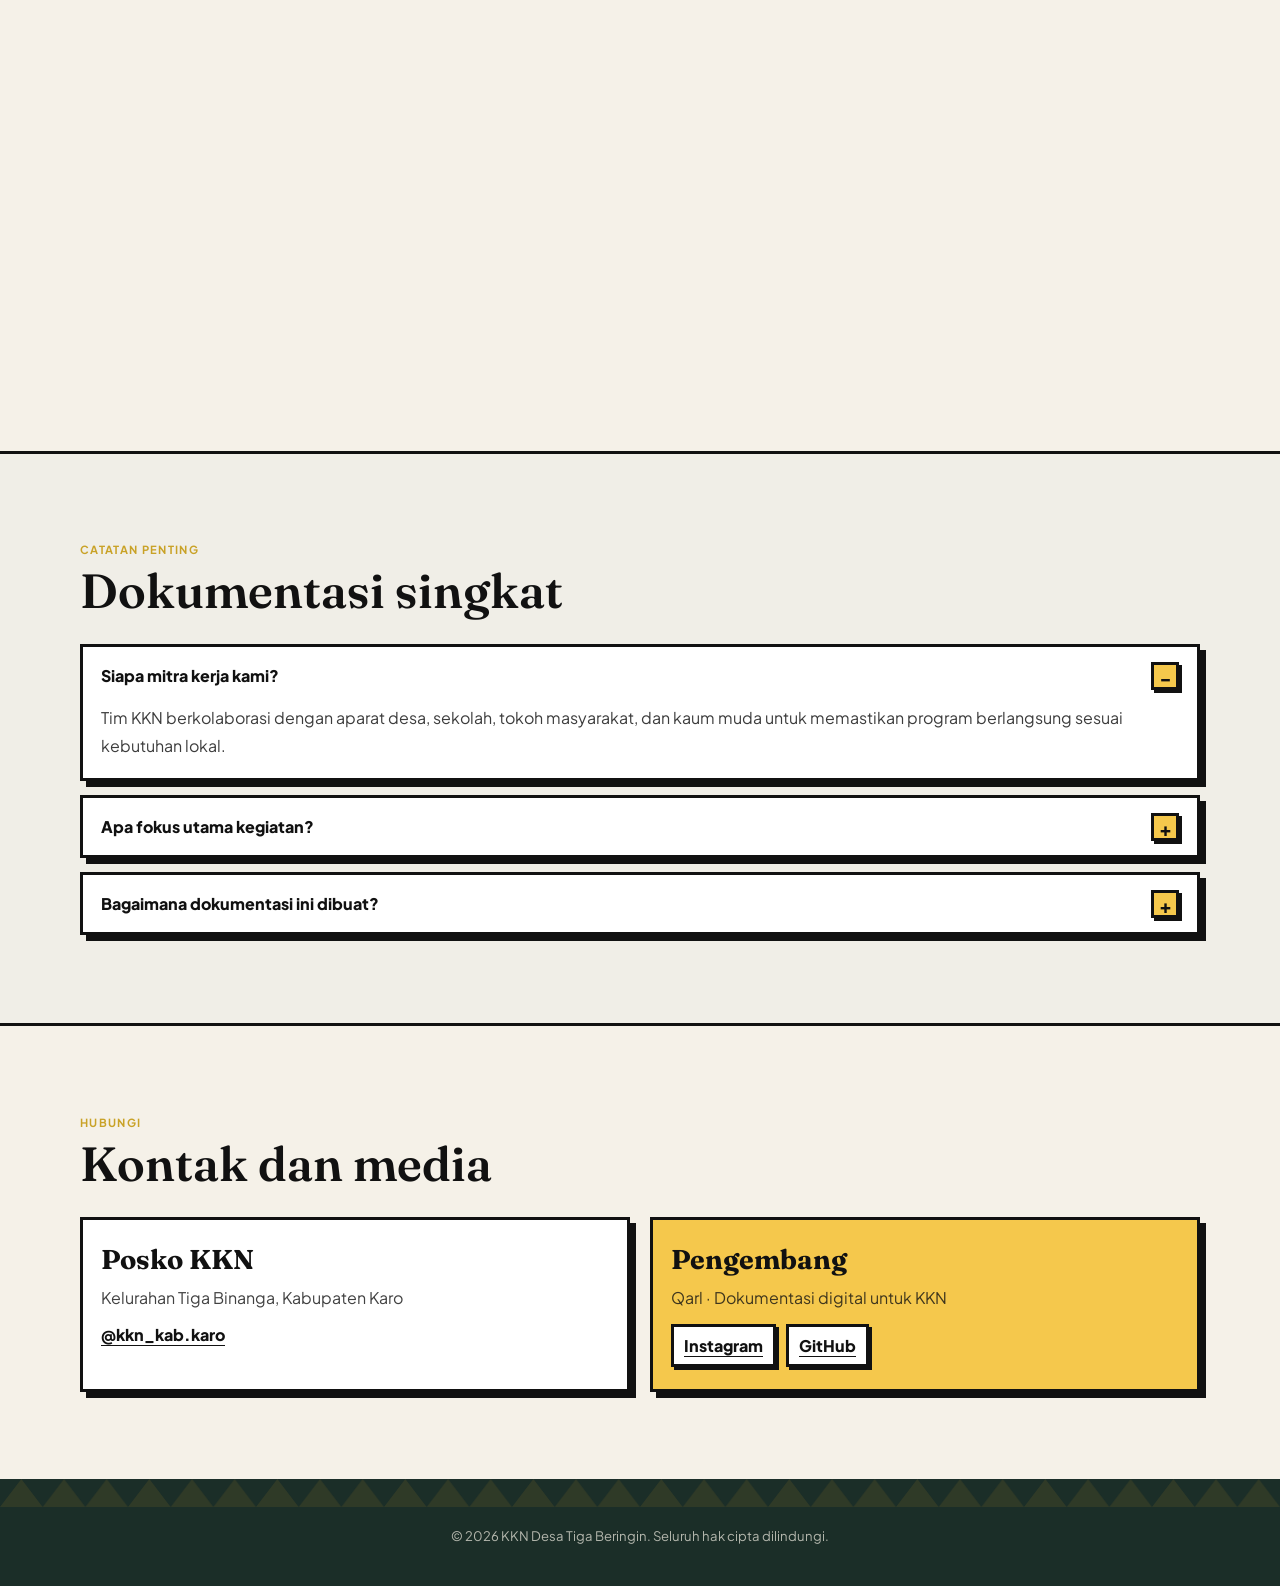
==== commit 6033bb0c: "Update website KKN" ====
--- a/kodePokok/home.html
+++ b/kodePokok/home.html
@@ -394,7 +394,7 @@
           <div class="hero-panel" data-reveal="right">
             <div class="panel-visual">
               <img
-                src="png/proker/umum/lurah.jpg"
+                src="png/proker/umum/sambutan_lurah.jpg"
                 alt="Kegiatan KKN bersama aparat desa"
                 loading="lazy"
               />
